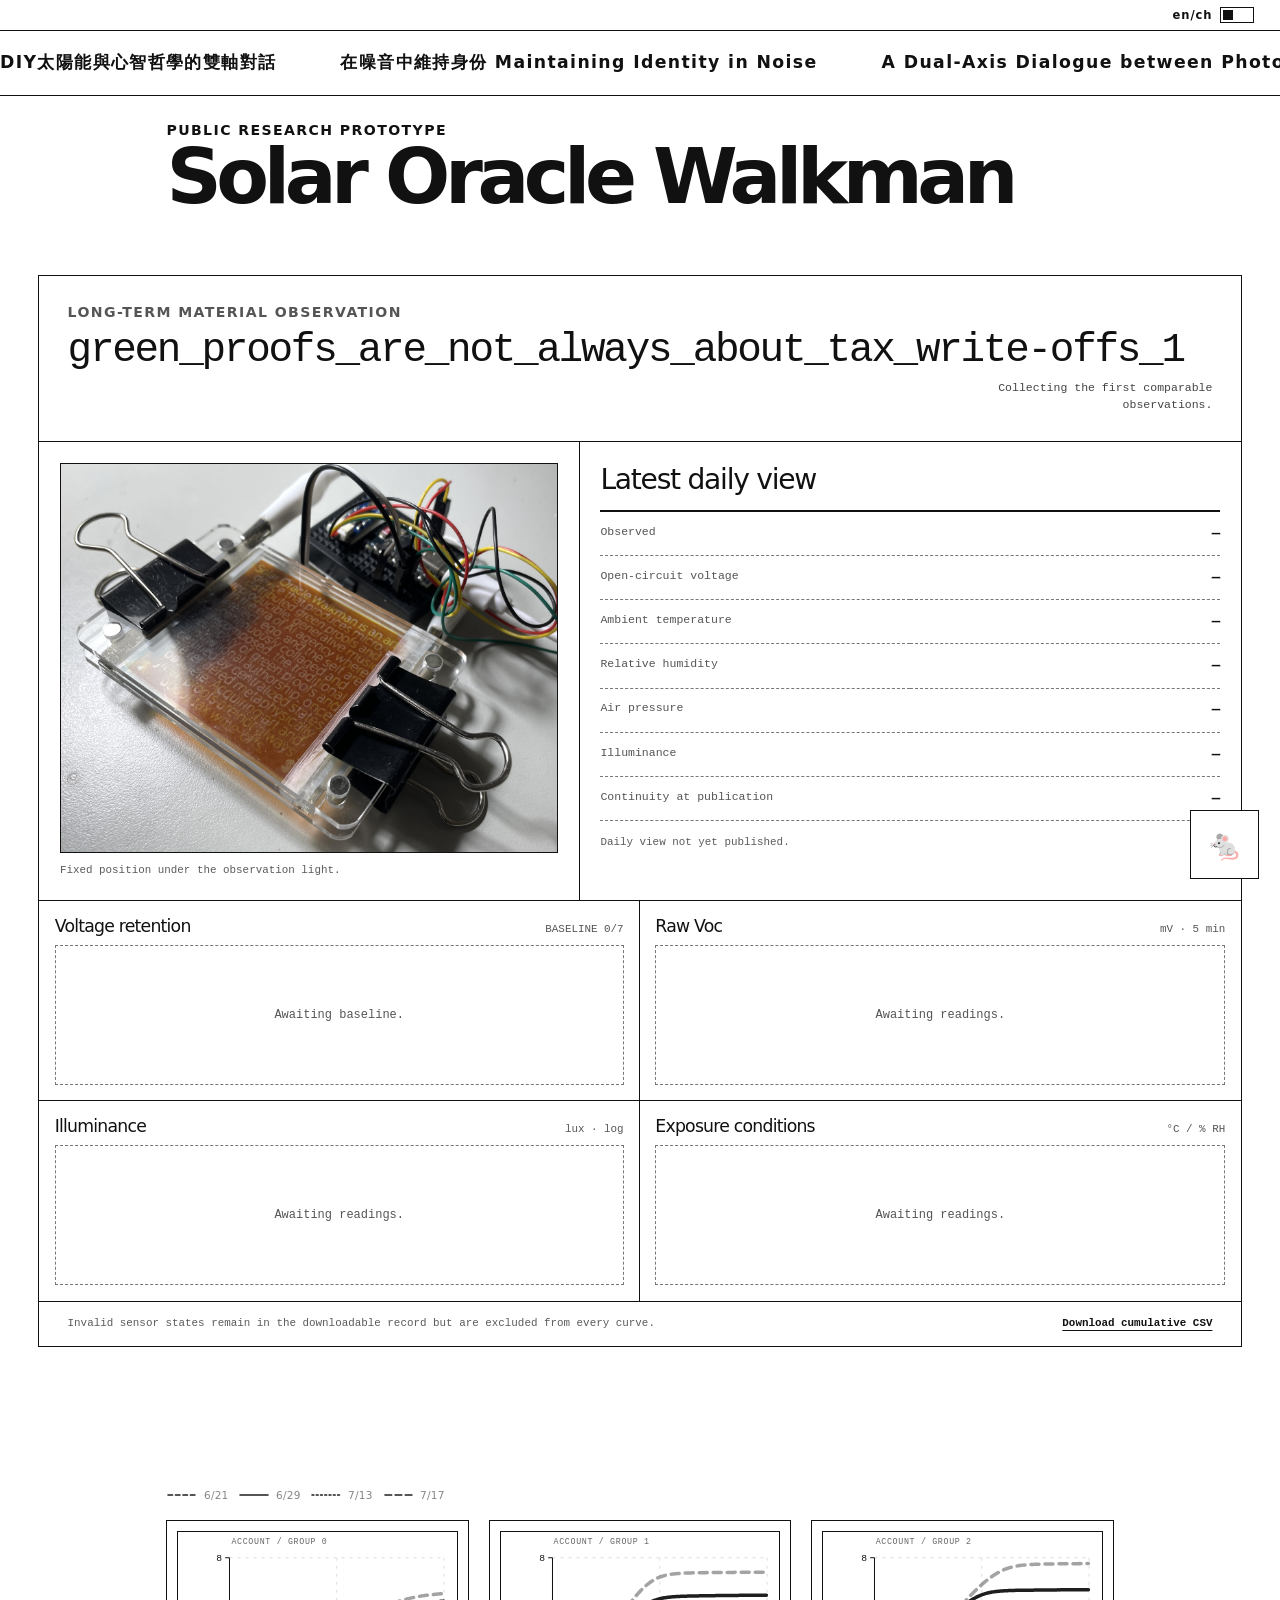
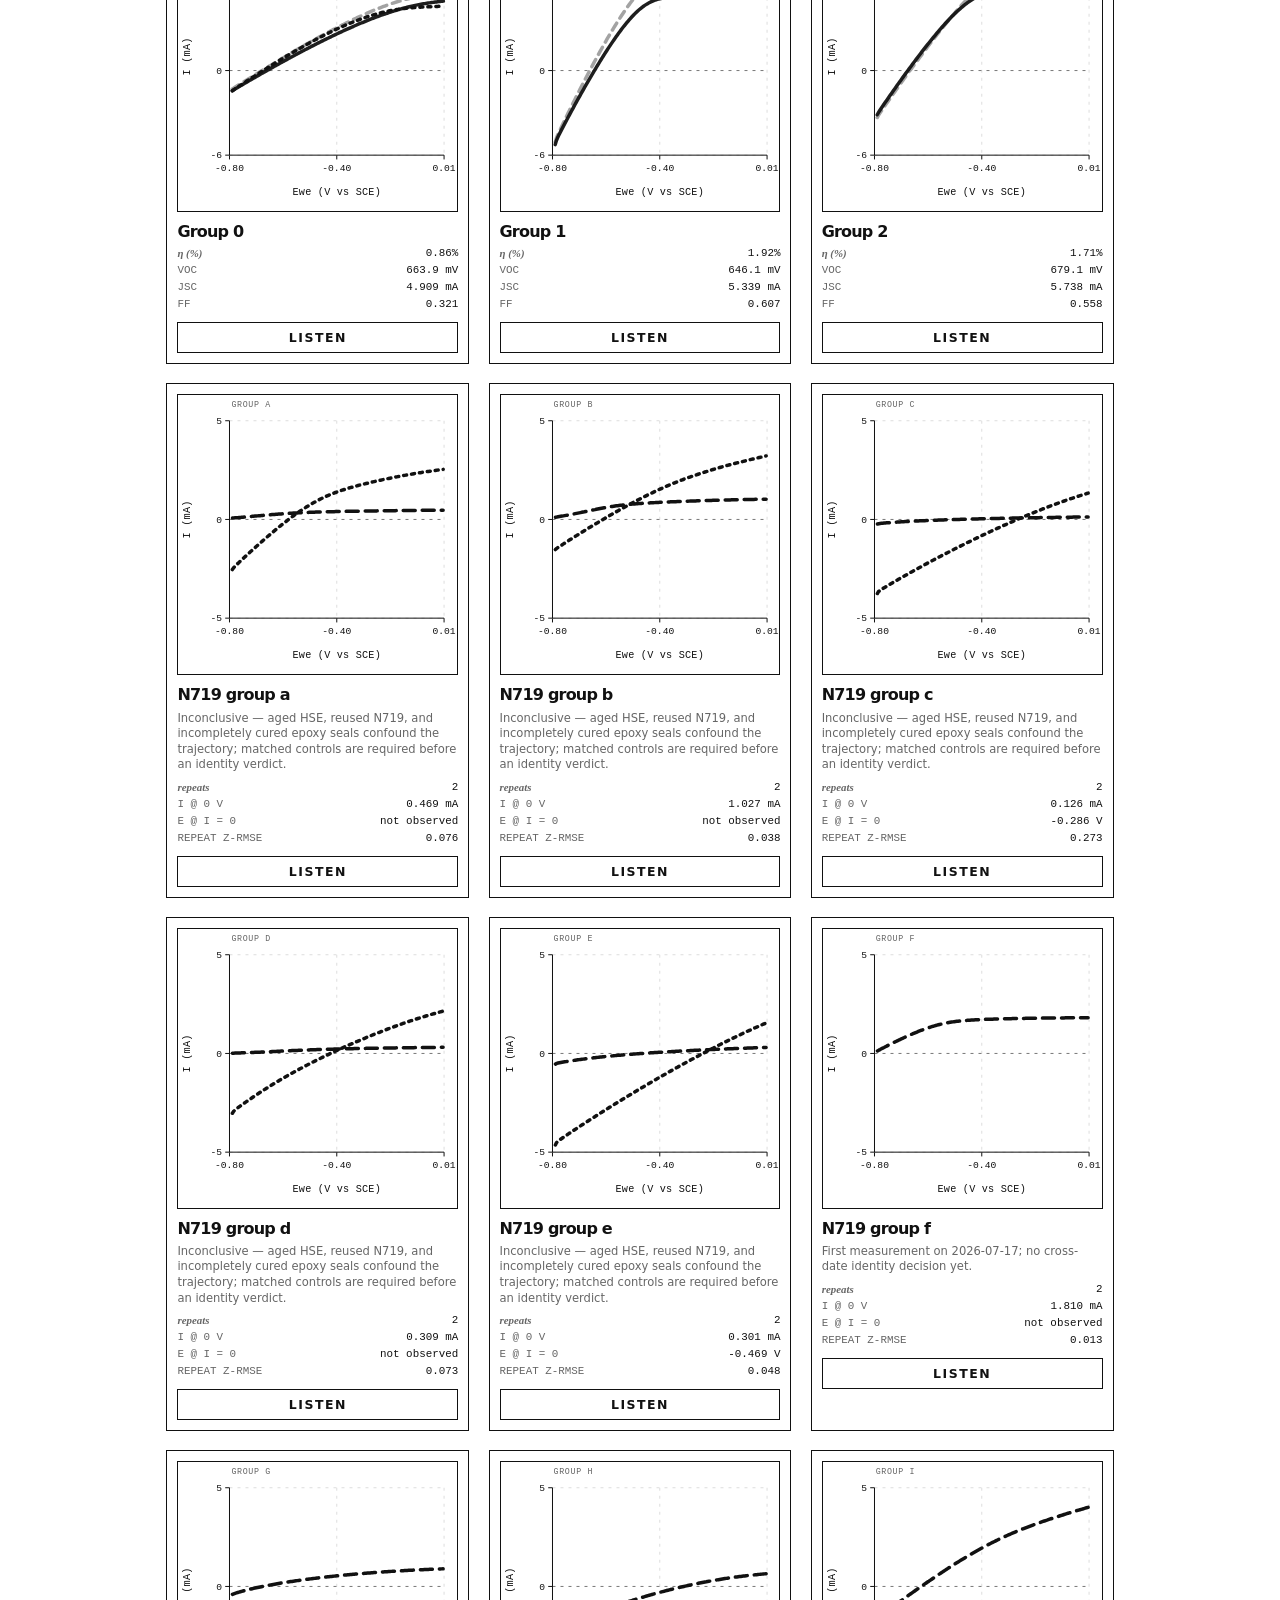
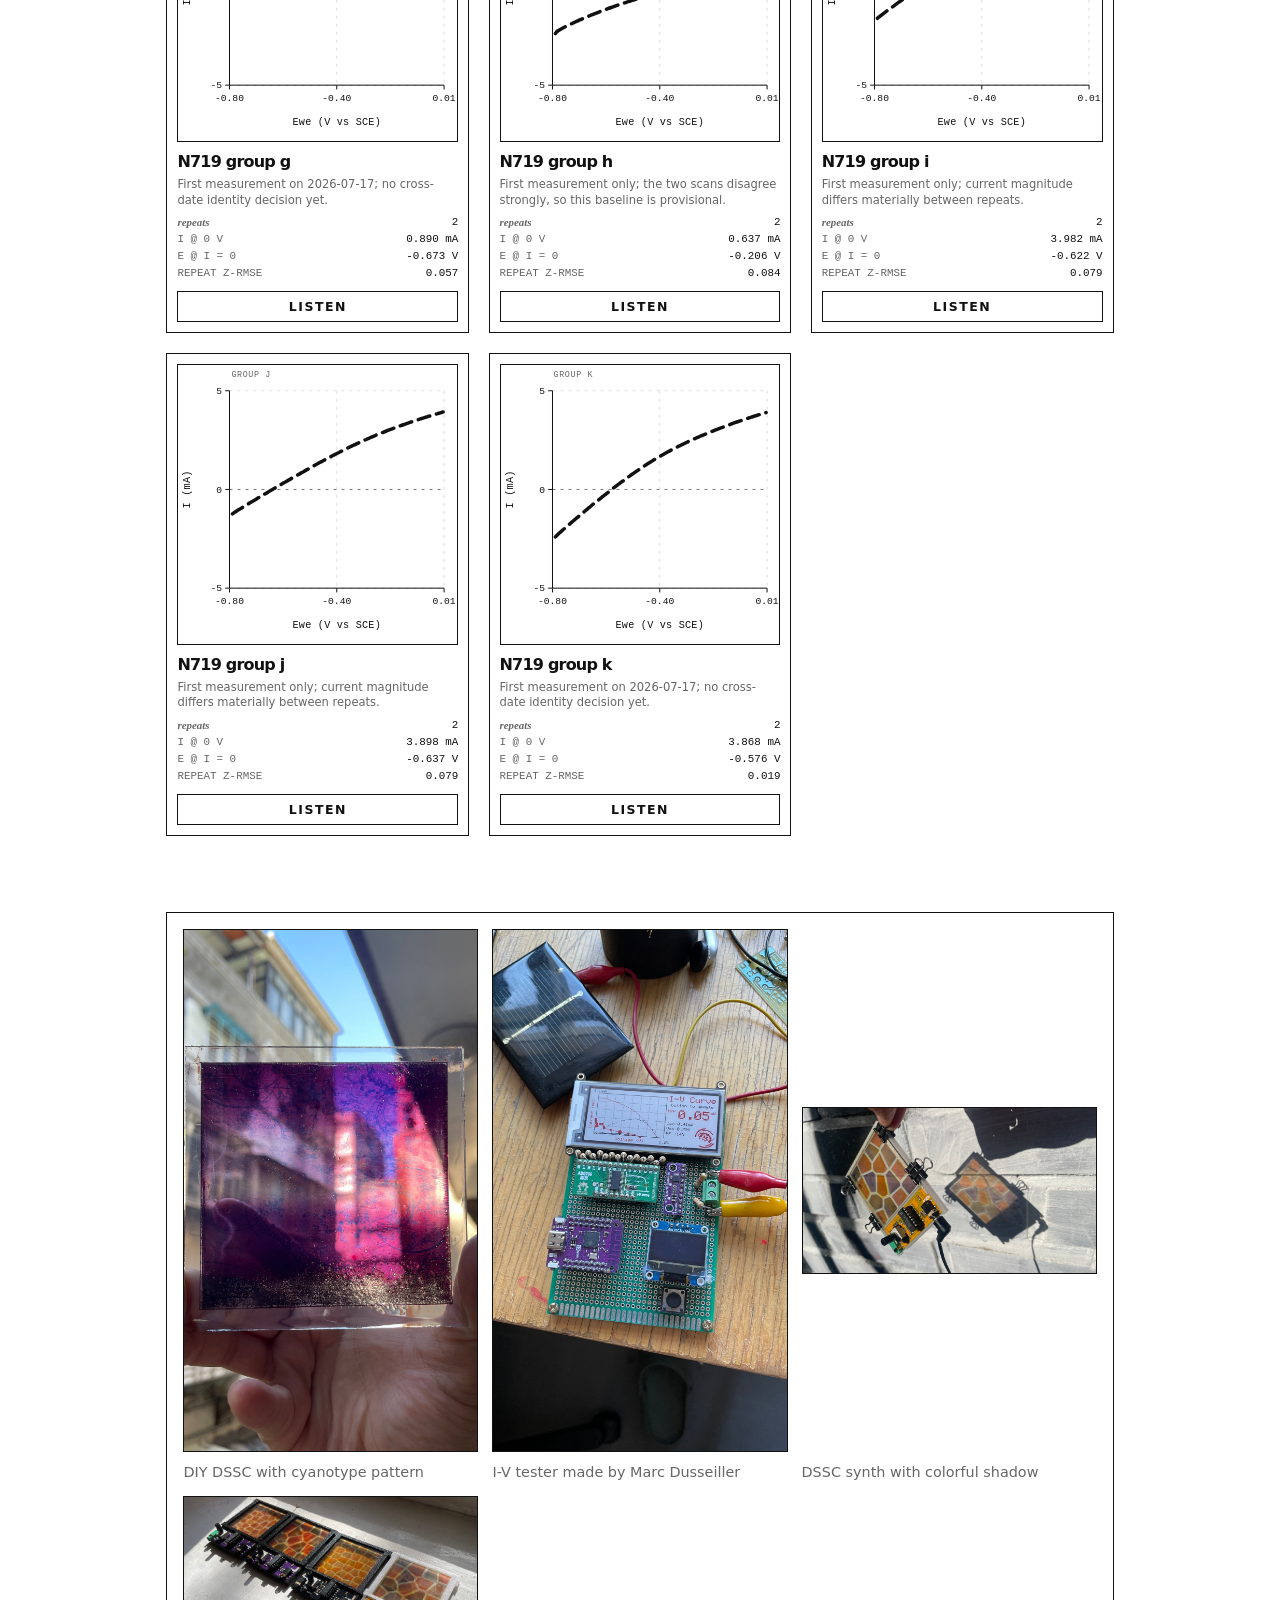
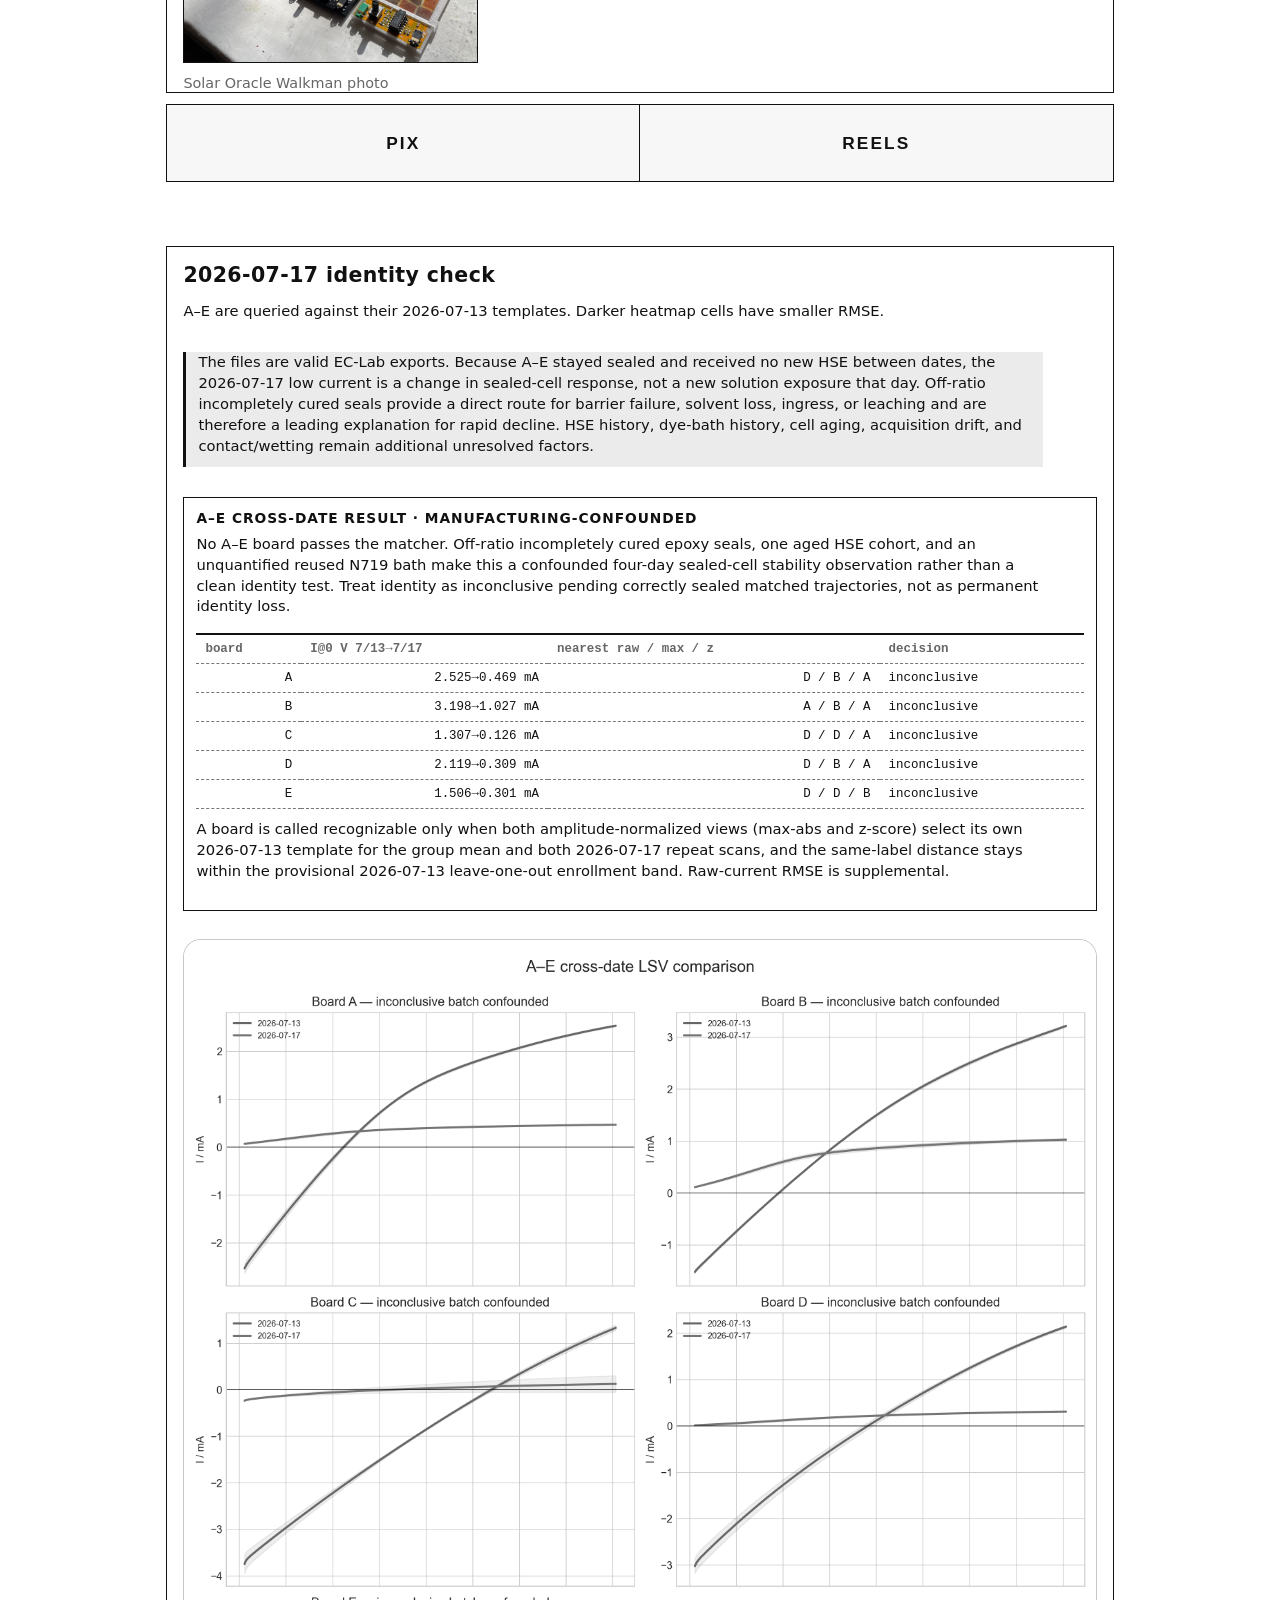
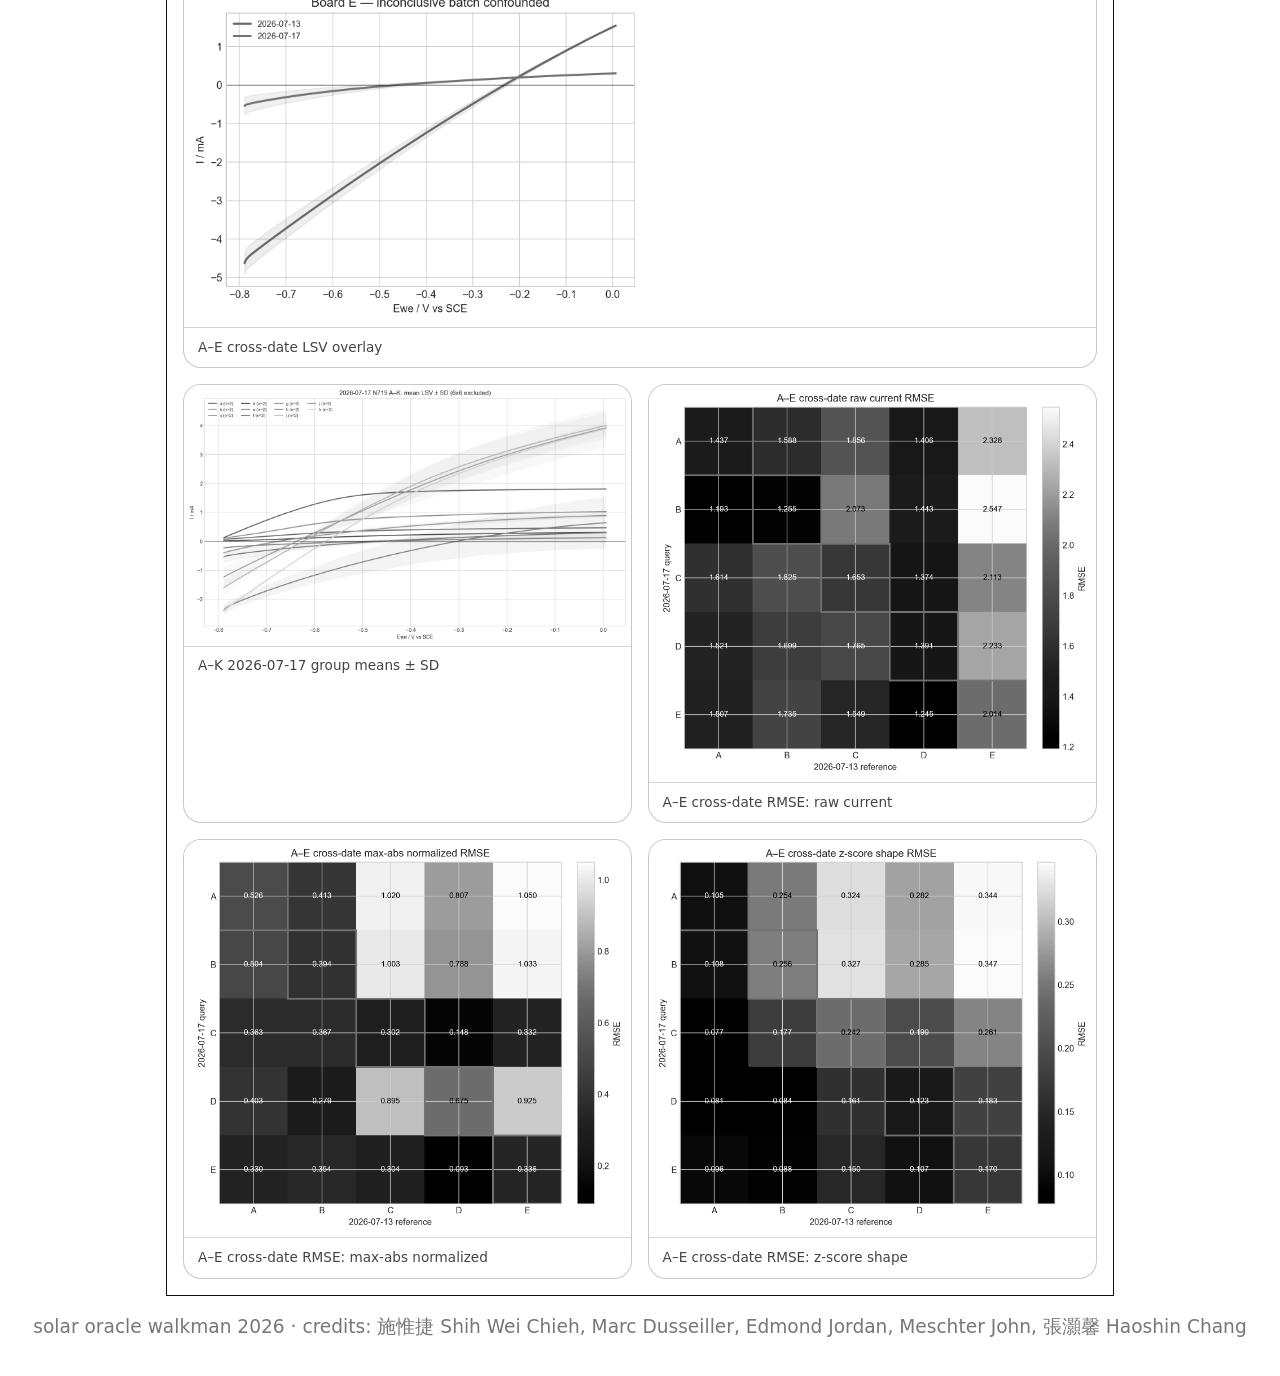
==== site/index.html @ a7737eae "Remove homepage introduction" ====
<!doctype html>
<html lang="en">
  <head>
    <meta charset="UTF-8" />
    <meta name="viewport" content="width=device-width, initial-scale=1.0" />
    <meta
      name="description"
      content="Solar Oracle Walkman: material signals, long-term observation, and I–V curve accounts."
    />
    <meta property="og:type" content="website" />
    <meta property="og:url" content="https://weiweiweiopen.github.io/solar-oracle-walkman/" />
    <meta property="og:title" content="Solar Oracle Walkman | Material Signals" />
    <meta property="og:description" content="An ongoing DSSC-PUF research project exploring generative electrical identity, sonification, and the delegation boundaries of future energy agents." />
    <meta property="og:image" content="https://weiweiweiopen.github.io/solar-oracle-walkman/og-image.png?v=20260713-title-screenshot" />
    <meta property="og:image:secure_url" content="https://weiweiweiopen.github.io/solar-oracle-walkman/og-image.png?v=20260713-title-screenshot" />
    <meta property="og:image:type" content="image/png" />
    <meta property="og:image:width" content="1200" />
    <meta property="og:image:height" content="630" />
    <meta property="og:image:alt" content="Solar Oracle Walkman public research prototype interface" />
    <meta name="twitter:card" content="summary_large_image" />
    <meta name="twitter:title" content="Solar Oracle Walkman | Material Signals" />
    <meta name="twitter:description" content="An ongoing DSSC-PUF research project exploring generative electrical identity, sonification, and the delegation boundaries of future energy agents." />
    <meta name="twitter:image" content="https://weiweiweiopen.github.io/solar-oracle-walkman/og-image.png?v=20260713-title-screenshot" />
    <link rel="canonical" href="https://weiweiweiopen.github.io/solar-oracle-walkman/" />
    <link rel="image_src" href="https://weiweiweiopen.github.io/solar-oracle-walkman/og-image.png?v=20260713-title-screenshot" />
    <meta name="sow-chat-api" content="https://solar-oracle-deepseek-proxy.dontmarryme.workers.dev/chat" />
    <title>Solar Oracle Walkman | Material Signals</title>
    <link rel="stylesheet" href="./style.css?v=20260903-compact-monitor" />
  </head>
  <body>
    <div class="locale-switch-bar">
      <button class="locale-toggle" type="button" data-locale-toggle aria-label="切換至中文版">
        <span>en/ch</span>
        <span class="electronic-switch-icon" aria-hidden="true"></span>
      </button>
    </div>
    <div class="identity-marquee" aria-label="Identity statements">
      <div class="identity-marquee-track">
        <button type="button">DIY太陽能與心智哲學的雙軸對話</button>
        <button type="button">在噪音中維持身份 Maintaining Identity in Noise</button>
        <button type="button">A Dual-Axis Dialogue between Photovoltaic PUF and Philosophy of Mind</button>
        <button type="button">測量現實這件事本身到底意味著什麼？</button>
        <button type="button">當生成變成一種普遍條件之後，就會直接碰到身份問題</button>
        <button type="button">把身份層和能源層綁在一起是一種對未來基礎設施的直覺</button>
        <button type="button">「我」可能不再只是自然形成的心理事實。</button>
        <button type="button">為什麼音樂和太陽能板有關系？</button>
        <button type="button" tabindex="-1" aria-hidden="true">DIY太陽能與心智哲學的雙軸對話</button>
        <button type="button" tabindex="-1" aria-hidden="true">在噪音中維持身份 Maintaining Identity in Noise</button>
        <button type="button" tabindex="-1" aria-hidden="true">A Dual-Axis Dialogue between Photovoltaic PUF and Philosophy of Mind</button>
        <button type="button" tabindex="-1" aria-hidden="true">測量現實這件事本身到底意味著什麼？</button>
        <button type="button" tabindex="-1" aria-hidden="true">當生成變成一種普遍條件之後，就會直接碰到身份問題</button>
        <button type="button" tabindex="-1" aria-hidden="true">把身份層和能源層綁在一起是一種對未來基礎設施的直覺</button>
        <button type="button" tabindex="-1" aria-hidden="true">「我」可能不再只是自然形成的心理事實。</button>
        <button type="button" tabindex="-1" aria-hidden="true">為什麼音樂和太陽能板有關系？</button>
      </div>
    </div>
    <main class="page" aria-label="Solar Oracle Walkman material signals">
      <header class="site-hero">
        <p class="eyebrow" data-i18n="heroEyebrow">Public research prototype</p>
        <h1 id="chat-title">Solar Oracle Walkman</h1>
      </header>

      <section id="material-monitor" class="material-monitor" aria-labelledby="material-monitor-title">
        <header class="material-monitor__header">
          <p class="eyebrow">Long-term material observation</p>
          <h1 id="material-monitor-title" class="material-monitor__title">green_<wbr>proofs_<wbr>are_<wbr>not_<wbr>always_<wbr>about_<wbr>tax_<wbr>write-offs_<wbr>1</h1>
          <p class="material-monitor__reading" data-monitor-reading>Collecting the first comparable observations.</p>
        </header>

        <div class="material-monitor__topline">
          <figure class="material-monitor__portrait">
            <img src="./pix/green_proofs_are_not_always_about_tax_write-offs_1.jpg?v=20260903-user-crop" alt="A handmade DSSC held in an acrylic frame beside its sensor and ESP32 board" />
            <figcaption>Fixed position under the observation light.</figcaption>
          </figure>

          <div class="material-monitor__table-wrap">
            <table class="material-monitor__table">
              <caption>Latest daily view</caption>
              <tbody data-monitor-table>
                <tr><th scope="row">Observed</th><td>—</td></tr>
                <tr><th scope="row">Open-circuit voltage</th><td>—</td></tr>
                <tr><th scope="row">Ambient temperature</th><td>—</td></tr>
                <tr><th scope="row">Relative humidity</th><td>—</td></tr>
                <tr><th scope="row">Air pressure</th><td>—</td></tr>
                <tr><th scope="row">Illuminance</th><td>—</td></tr>
                <tr><th scope="row">Continuity at publication</th><td>—</td></tr>
              </tbody>
            </table>
            <p class="material-monitor__updated" data-monitor-updated>Daily view not yet published.</p>
          </div>
        </div>

        <div class="material-monitor__small-multiples">
          <section class="material-chart material-chart--primary" aria-labelledby="retention-title">
            <div class="material-chart__heading">
              <h2 id="retention-title">Voltage retention</h2>
              <p class="material-chart__metric" data-monitor-trend>Baseline 0/7</p>
            </div>
            <div class="material-chart__canvas" data-monitor-chart="retention"></div>
          </section>
          <section class="material-chart" aria-labelledby="voc-title">
            <div class="material-chart__heading">
              <h2 id="voc-title">Raw Voc</h2>
              <p>mV · 5 min</p>
            </div>
            <div class="material-chart__canvas material-chart__canvas--small" data-monitor-chart="voc"></div>
          </section>
          <section class="material-chart" aria-labelledby="lux-title">
            <div class="material-chart__heading">
              <h2 id="lux-title">Illuminance</h2>
              <p>lux · log</p>
            </div>
            <div class="material-chart__canvas material-chart__canvas--small" data-monitor-chart="lux"></div>
          </section>
          <section class="material-chart material-chart--conditions" aria-labelledby="conditions-title">
            <div class="material-chart__heading">
              <h2 id="conditions-title">Exposure conditions</h2>
              <p>°C / % RH</p>
            </div>
            <div class="material-chart__canvas material-chart__canvas--small" data-monitor-chart="conditions"></div>
          </section>
        </div>

        <footer class="material-monitor__footer">
          <p>Invalid sensor states remain in the downloadable record but are excluded from every curve.</p>
          <a href="./data/green_proofs_are_not_always_about_tax_write-offs_1/readings.csv" download>Download cumulative CSV</a>
        </footer>
      </section>

      <section id="iv-grid" class="iv-grid curve-account-grid" aria-label="I-V curve accounts"></section>

      <section class="main-carousel" aria-label="Solar Oracle Walkman content carousel">
        <div class="main-slides">
          <section class="main-slide active" data-main-slide aria-label="Project photos">
            <div class="photo-panel" data-pix-gallery></div>
          </section>

          <section class="main-slide" data-main-slide hidden aria-label="Instagram reels">
            <div class="reel-carousel">
              <div class="reel-slides" data-carousel="instagram-reels">
                <article class="reel-slide" data-reel-slide>
                  <blockquote class="instagram-media" data-instgrm-permalink="https://www.instagram.com/p/DPc8dLIk30D/" data-instgrm-version="14"></blockquote>
                  <a class="reel-link" href="https://www.instagram.com/p/DPc8dLIk30D/" target="_blank" rel="noopener noreferrer">Open on Instagram</a>
                </article>
                <article class="reel-slide" data-reel-slide>
                  <blockquote class="instagram-media" data-instgrm-permalink="https://www.instagram.com/p/DPjjp9qk3Zo/" data-instgrm-version="14"></blockquote>
                  <a class="reel-link" href="https://www.instagram.com/p/DPjjp9qk3Zo/" target="_blank" rel="noopener noreferrer">Open on Instagram</a>
                </article>
                <article class="reel-slide" data-reel-slide>
                  <blockquote class="instagram-media" data-instgrm-permalink="https://www.instagram.com/p/DPJXES7k52Q/" data-instgrm-version="14"></blockquote>
                  <a class="reel-link" href="https://www.instagram.com/p/DPJXES7k52Q/" target="_blank" rel="noopener noreferrer">Open on Instagram</a>
                </article>
                <article class="reel-slide" data-reel-slide>
                  <blockquote class="instagram-media" data-instgrm-permalink="https://www.instagram.com/p/DO_XDlDk_xf/" data-instgrm-version="14"></blockquote>
                  <a class="reel-link" href="https://www.instagram.com/p/DO_XDlDk_xf/" target="_blank" rel="noopener noreferrer">Open on Instagram</a>
                </article>
                <article class="reel-slide" data-reel-slide>
                  <blockquote class="instagram-media" data-instgrm-permalink="https://www.instagram.com/p/DPjLWTJk1pL/" data-instgrm-version="14"></blockquote>
                  <a class="reel-link" href="https://www.instagram.com/p/DPjLWTJk1pL/" target="_blank" rel="noopener noreferrer">Open on Instagram</a>
                </article>
                <article class="reel-slide" data-reel-slide>
                  <blockquote class="instagram-media" data-instgrm-permalink="https://www.instagram.com/p/DO3CFR4k0vh/" data-instgrm-version="14"></blockquote>
                  <a class="reel-link" href="https://www.instagram.com/p/DO3CFR4k0vh/" target="_blank" rel="noopener noreferrer">Open on Instagram</a>
                </article>
              </div>
            </div>
          </section>
        </div>
      </section>

      <div class="slide-thumbs" role="tablist" aria-label="Slide thumbnails">
        <button class="slide-thumb active" type="button" data-main-thumb="0" role="tab" aria-selected="true">
          <span class="thumb-pix">PIX</span>
        </button>
        <button class="slide-thumb" type="button" data-main-thumb="1" role="tab" aria-selected="false">
          <span class="thumb-reel">REELS</span>
        </button>
      </div>

      <section id="shape-rmse-panel" class="shape-rmse-panel" aria-label="Shape RMSE analysis"></section>

    </main>

    <aside class="llm-footer-chat is-minimized" data-floating-chat aria-label="Wise mouse floating dialogue">
      <div class="llm-footer-chat__inner">
        <div class="llm-footer-chat__message" id="messages" aria-live="polite" hidden></div>
        <form id="chat-form" class="llm-footer-chat__form">
          <label class="visually-hidden" for="prompt">Ask wise mouse operator</label>
          <textarea id="prompt" class="llm-footer-chat__input" rows="6" placeholder="Ask about I–V curves, identity, or evidence…" autocomplete="off"></textarea>
        </form>
        <button class="llm-footer-chat__toggle" data-floating-chat-toggle type="button" aria-expanded="false" aria-label="Expand wise mouse operator">
          <span class="llm-footer-chat__toggle-icon" aria-hidden="true">🐁</span>
        </button>
        <button class="llm-footer-chat__close" data-floating-chat-close type="button" aria-label="Close wise mouse operator">×</button>
      </div>
    </aside>

    <footer class="footer">solar oracle walkman 2026 · credits: 施惟捷 Shih Wei Chieh, Marc Dusseiller, Edmond Jordan, Meschter John, 張灝馨 Haoshin Chang</footer>

    <script async src="https://www.instagram.com/embed.js"></script>
    <script src="./monitor.js?v=20260903-compact-monitor"></script>
    <script src="./app.js?v=20260903-layout-lines-color"></script>
  </body>
</html>
---- site/style.css ----
:root {
  --bg: #ffffff;
  --ink: #1b1b1b;
  --muted: #666666;
  --line: #d8d8d8;
  --panel: #f7f7f7;
}

* { box-sizing: border-box; }

body {
  margin: 0;
  min-height: 100vh;
  background: var(--bg);
  color: var(--ink);
  font-family: ui-sans-serif, system-ui, -apple-system, "Segoe UI", sans-serif;
  font-size: clamp(17px, 0.95vw, 22px);
  display: flex;
  flex-direction: column;
}

.identity-marquee {
  width: 100%;
  overflow: hidden;
  border-bottom: 1px solid var(--ink);
  background: #ffffff;
  color: var(--ink);
  white-space: nowrap;
}

.identity-marquee-track {
  width: max-content;
  display: flex;
  align-items: center;
  gap: clamp(44px, 5vw, 92px);
  min-height: clamp(64px, 4.8vw, 92px);
  animation: identity-marquee 64s linear infinite;
  will-change: transform;
}

.identity-marquee:hover .identity-marquee-track {
  animation-play-state: paused;
}

.identity-marquee button {
  flex: 0 0 auto;
  border: 0;
  background: transparent;
  color: inherit;
  cursor: pointer;
  font-family: inherit;
  font-size: clamp(0.9rem, 1.35vw, 1.35rem);
  font-weight: 650;
  letter-spacing: 0.08em;
  line-height: 1;
  padding: 0;
}

.identity-marquee button:hover,
.identity-marquee button:focus-visible {
  text-decoration: underline;
  text-underline-offset: 6px;
}

@keyframes identity-marquee {
  from { transform: translateX(0); }
  to { transform: translateX(-50%); }
}

@media (prefers-reduced-motion: reduce) {
  .identity-marquee-track { animation: none; }
}

.page {
  flex: 1;
  display: grid;
  justify-items: center;
  align-content: start;
  gap: 12px;
  padding: 1.5vh 2vw 10px;
}

.main-carousel,
.slide-thumbs,
.iv-grid {
  width: 74vw;
}

.main-slides {
  width: 100%;
  min-width: 0;
}

.main-slide {
  width: 100%;
  height: min(72vh, 920px);
  min-height: 460px;
  overflow: hidden;
}

.main-slide.active { display: grid; }
.main-slide[hidden] { display: none; }

.chat-window {
  width: 100%;
  height: 100%;
  border: 1px solid var(--line);
  border-radius: 12px;
  background: var(--panel);
  padding: clamp(16px, 1.15vw, 26px);
  display: grid;
  gap: clamp(10px, 0.75vw, 18px);
  grid-template-rows: auto auto minmax(0, 1fr) auto;
}

.chat-header {
  justify-self: start;
  width: 100%;
  text-align: left !important;
}

.chat-kicker-row {
  display: flex;
  align-items: center;
  justify-content: space-between;
  gap: 16px;
}

.chat-header h1 {
  margin: 0;
  text-align: left;
  font-size: clamp(2.2rem, 5.8vw, 6rem);
  line-height: 0.95;
  letter-spacing: -0.06em;
}

.chat-header p {
  margin: 8px 0 0;
  max-width: 680px;
  text-align: left;
  color: var(--muted);
  font-size: 1rem;
}

.device-status {
  display: inline-flex;
  align-items: center;
  gap: 10px;
  flex: 0 0 auto;
}

.sun-mark {
  width: 28px;
  height: 28px;
  fill: var(--ink);
  stroke: var(--ink);
  stroke-width: 2;
  stroke-linecap: round;
}

.battery-bars {
  display: inline-grid;
  grid-template-columns: repeat(4, 8px);
  gap: 3px;
  align-items: end;
}

.battery-bars i {
  height: 18px;
  border: 2px solid var(--ink);
  background: var(--ink);
}

.eyebrow,
.field {
  margin: 0;
  font-size: 0.88rem;
  font-weight: 700;
  letter-spacing: 0.1em;
  text-transform: uppercase;
}

input, textarea {
  font: inherit;
  font-size: clamp(1.35rem, 1.35vw, 2rem);
  padding: 10px;
  border: 1px solid var(--line);
  border-radius: 8px;
}

.channel-options {
  display: grid;
  grid-template-columns: 1fr 1fr;
  gap: 10px;
}

.channel-button {
  min-height: clamp(56px, 3.8vw, 76px);
  border: 1px solid var(--line);
  border-radius: 8px;
  background: #ffffff;
  color: var(--ink);
  cursor: pointer;
  font: inherit;
  font-size: clamp(0.9rem, 1.35vw, 1.35rem);
  font-weight: 650;
  letter-spacing: 0.12em;
  text-transform: uppercase;
  text-align: center;
}

.channel-button.active {
  border-color: #111111;
  background: #111111;
  color: #ffffff;
}

textarea { resize: vertical; }

.messages-shell {
  position: relative;
  min-height: 0;
  height: 100%;
  overflow: hidden;
}

.messages {
  position: absolute;
  inset: 0 18px 0 0;
  overflow-x: hidden;
  overflow-y: auto;
  overscroll-behavior: contain;
  -ms-overflow-style: none;
  scrollbar-width: none;
  border: 1px solid var(--line);
  border-right: 0;
  border-radius: 8px 0 0 8px;
  background: #ffffff;
  padding: clamp(12px, 0.9vw, 20px);
}

.messages-scrollbar {
  position: absolute;
  top: 0;
  right: 0;
  bottom: 0;
  width: 18px;
  border: 1px solid var(--line);
  border-left: 0;
  border-radius: 0 8px 8px 0;
  background: #eeeeee;
  cursor: pointer;
  touch-action: none;
  user-select: none;
}

.messages-scrollbar-thumb {
  position: absolute;
  top: 0;
  left: 3px;
  right: 3px;
  min-height: 34px;
  border-radius: 999px;
  background: var(--ink);
  cursor: grab;
}

.messages-scrollbar-thumb.dragging {
  cursor: grabbing;
}

.messages::-webkit-scrollbar {
  display: none;
  width: 0;
  height: 0;
}

.msg {
  white-space: pre-wrap;
  margin: 0 0 10px;
  font-size: clamp(1.35rem, 1.35vw, 2rem);
  line-height: 1.45;
}

.msg:last-child { margin-bottom: 0; }

.msg.user { font-weight: 600; }

.chat-form {
  display: grid;
  gap: 10px;
}

.photo-panel {
  width: 100%;
  height: 100%;
  border: 1px solid var(--line);
  border-radius: 12px;
  background: var(--panel);
  padding: clamp(16px, 1.15vw, 26px);
  display: grid;
  grid-template-columns: repeat(auto-fit, minmax(220px, 1fr));
  gap: clamp(14px, 1vw, 24px);
  overflow: auto;
}

.photo-panel figure {
  margin: 0;
  min-width: 0;
  display: grid;
  grid-template-rows: 1fr auto;
  gap: 8px;
}

.pix-open {
  width: 100%;
  height: 100%;
  min-height: 0;
  border: 0;
  background: transparent;
  cursor: zoom-in;
  padding: 0;
}

.pix-open:focus-visible {
  outline: 3px solid var(--ink);
  outline-offset: 3px;
}

.photo-panel img {
  width: 100%;
  height: 100%;
  min-height: 0;
  object-fit: cover;
  border: 1px solid var(--line);
  border-radius: 8px;
  background: #ffffff;
}

.photo-panel figcaption {
  color: var(--muted);
  font-size: 0.9rem;
  line-height: 1.3;
}

.pix-lightbox {
  position: fixed;
  inset: 0;
  z-index: 20;
  display: grid;
  grid-template-rows: auto 1fr auto;
  justify-items: center;
  gap: 14px;
  padding: clamp(16px, 3vw, 42px);
  background: rgba(0, 0, 0, 0.88);
}

.pix-lightbox[hidden] { display: none; }

.pix-lightbox img {
  max-width: min(100%, 1500px);
  max-height: 82vh;
  min-height: 0;
  object-fit: contain;
  align-self: center;
  border-radius: 8px;
  background: #111111;
}

.pix-lightbox-close {
  justify-self: end;
  border: 1px solid #ffffff;
  border-radius: 999px;
  background: #ffffff;
  color: #111111;
  cursor: pointer;
  font: inherit;
  font-size: 0.85rem;
  font-weight: 800;
  letter-spacing: 0.12em;
  padding: 8px 14px;
  text-transform: uppercase;
}

.pix-lightbox-caption {
  margin: 0;
  color: #ffffff;
  font-size: 0.95rem;
  line-height: 1.3;
  text-align: center;
}

.lightbox-open { overflow: hidden; }

.reel-carousel {
  width: 100%;
  height: 100%;
  display: grid;
  align-items: center;
  overflow: hidden;
}

.reel-slides {
  display: flex;
  height: 100%;
  gap: 14px;
  overflow-x: auto;
  overflow-y: auto;
  overscroll-behavior-inline: contain;
  scroll-snap-type: x mandatory;
  padding: 0 0 10px;
  min-width: 0;
}

.reel-slide {
  flex: 0 0 min(540px, 88vw);
  justify-items: center;
  align-content: center;
  gap: 10px;
  min-height: calc(min(84vh, 1080px) - 24px);
  max-height: 100%;
  display: grid;
  scroll-snap-align: center;
}

.instagram-media {
  min-width: 280px !important;
  max-width: 540px !important;
  width: 100% !important;
}

.reel-link {
  color: var(--muted);
  font-size: 0.95rem;
  text-decoration: underline;
  text-underline-offset: 3px;
}

.slide-thumbs {
  display: grid;
  grid-template-columns: repeat(3, minmax(0, 1fr));
  gap: 10px;
}

.slide-thumb {
  height: clamp(78px, 5.2vw, 106px);
  overflow: hidden;
  border: 1px solid var(--line);
  border-radius: 10px;
  background: #ffffff;
  color: var(--ink);
  cursor: pointer;
  padding: 0;
}

.slide-thumb.active {
  border-color: #111111;
  box-shadow: inset 0 0 0 2px #111111;
}

.thumb-chat,
.thumb-pix,
.thumb-reel {
  width: 100%;
  height: 100%;
  display: grid;
  place-items: center;
  font-weight: 750;
  letter-spacing: 0.12em;
  text-align: center;
  font-size: clamp(0.9rem, 1.35vw, 1.35rem);
  line-height: 1.1;
  padding: 0 8px;
}

.thumb-chat,
.thumb-pix { background: var(--panel); }
.thumb-reel { background: var(--panel); }

.slide-thumb:hover .thumb-chat,
.slide-thumb:hover .thumb-pix,
.slide-thumb:hover .thumb-reel,
.slide-thumb:focus-visible .thumb-chat,
.slide-thumb:focus-visible .thumb-pix,
.slide-thumb:focus-visible .thumb-reel {
  background: #111111;
  color: #ffffff;
}

.iv-grid {
  display: grid;
  grid-template-columns: repeat(4, minmax(0, 1fr));
  gap: clamp(22px, 2.5vw, 42px) clamp(16px, 2vw, 32px);
  margin-top: clamp(42px, 7vw, 96px);
}

.iv-card {
  min-width: 0;
  background: var(--bg);
}

.curve-frame {
  position: relative;
  aspect-ratio: 1;
  display: grid;
  place-items: center;
}

.curve-frame svg {
  width: 92%;
  height: 92%;
  overflow: visible;
}

.curve-point {
  fill: var(--ink);
}

.curve-label {
  position: absolute;
  left: 0;
  bottom: 0;
  color: var(--muted);
  font-family: ui-monospace, SFMono-Regular, Menlo, monospace;
  font-size: 0.72rem;
  letter-spacing: 0.08em;
  text-transform: uppercase;
}

.iv-info {
  display: grid;
  gap: 8px;
  padding: 12px 0 0;
}

.buy-button {
  width: 100%;
  border: 2px solid var(--ink);
  background: var(--bg);
  color: var(--ink);
  padding: 7px 12px;
  font: inherit;
  font-size: 0.78rem;
  font-weight: 900;
  letter-spacing: 0.12em;
  text-transform: uppercase;
  cursor: pointer;
}

.buy-button:hover,
.buy-button:focus-visible {
  background: var(--ink);
  color: var(--bg);
}

.song-title {
  margin: 0;
  font-size: clamp(1rem, 1.2vw, 1.35rem);
  line-height: 0.95;
  letter-spacing: -0.05em;
}

.light-source,
.fingerprint {
  margin: 0;
  font-family: ui-monospace, SFMono-Regular, Menlo, monospace;
  font-size: clamp(0.72rem, 0.9vw, 0.86rem);
  line-height: 1.35;
}

.fingerprint span {
  display: block;
  margin-bottom: 2px;
  color: var(--muted);
  font-family: ui-sans-serif, system-ui, -apple-system, "Segoe UI", sans-serif;
  font-size: 0.68rem;
  font-weight: 900;
  letter-spacing: 0.12em;
  text-transform: uppercase;
}

.footer {
  text-align: center;
  font-size: calc(0.85rem + 5px);
  color: #777777;
  padding: 8px 0 10px;
}

@media (max-width: 1100px) {
  .iv-grid { grid-template-columns: repeat(3, minmax(0, 1fr)); }
}

@media (max-width: 760px) {
  body { font-size: 16px; }
  .page { padding: 1.5vh 10px 10px; }
  .main-carousel,
  .slide-thumbs,
  .iv-grid { width: min(92vw, 100%); }
  .main-slide,
  .chat-window,
  .photo-panel,
  .reel-carousel {
    height: min(82vh, 760px);
    min-height: 0;
  }
  .chat-window,
  .photo-panel { padding: 12px; }
  .channel-options { grid-template-columns: 1fr; }
  .messages { min-height: 0; }
  input, textarea,
  .msg { font-size: 1rem; }
  .channel-button { font-size: clamp(0.78rem, 2.4vw, 0.95rem); }
  .photo-panel { grid-template-columns: 1fr; overflow: auto; }
  .photo-panel img { min-height: 220px; max-height: 340px; }
  .reel-slide { min-height: calc(min(82vh, 760px) - 24px); }
  .slide-thumb { height: 64px; }
  .iv-grid { grid-template-columns: repeat(2, minmax(0, 1fr)); gap: 24px 14px; }
}

@media (max-width: 420px) {
  .page { padding: 1.5vh 6px 10px; }
  .main-carousel,
  .slide-thumbs,
  .iv-grid { width: min(94vw, 100%); }
  .chat-header h1 { font-size: clamp(1.5rem, 11vw, 2.4rem); }
  .slide-thumbs { gap: 6px; }
  .slide-thumb { height: 58px; }
  .iv-grid { grid-template-columns: 1fr; }
}

/* Wise Mouse shop-style square dialogue skin */
:root {
  --bg: #ffffff;
  --ink: #1a1a1a;
  --muted: rgba(0, 0, 0, 0.58);
  --line: #111111;
  --panel: #ffffff;
  --mouse-red: #111111;
  --mouse-cream: #ffffff;
}

body {
  background: var(--mouse-cream);
  color: var(--ink);
}

.locale-switch-bar {
  width: 100vw;
  max-width: 100vw;
  flex: 0 0 auto;
  align-self: flex-start;
  display: flex;
  justify-content: flex-end;
  padding: 7px 2vw;
  border-bottom: 1px solid var(--mouse-red);
  background: var(--mouse-cream);
}

.locale-toggle {
  display: inline-flex;
  align-items: center;
  gap: 8px;
  padding: 0;
  border: 0;
  background: transparent;
  color: var(--mouse-red);
  cursor: pointer;
  font: inherit;
  font-size: 0.72rem;
  font-weight: 800;
  letter-spacing: 0.08em;
  text-transform: lowercase;
}

.locale-toggle:focus-visible {
  outline: 2px solid var(--mouse-red);
  outline-offset: 4px;
}

.electronic-switch-icon {
  position: relative;
  width: 34px;
  height: 16px;
  border: 1px solid currentColor;
}

.electronic-switch-icon::after {
  content: "";
  position: absolute;
  top: 2px;
  left: 2px;
  width: 10px;
  height: 10px;
  background: currentColor;
  transition: transform 160ms ease;
}

html[lang="zh-Hant"] .electronic-switch-icon::after {
  transform: translateX(18px);
}

.identity-marquee {
  border-bottom: 1px solid var(--mouse-red);
  background: var(--mouse-red);
  color: var(--mouse-cream);
}

.mouse-dialog,
.photo-panel,
.slide-thumb,
.iv-card,
.messages,
.messages-scrollbar,
.channel-button,
input,
textarea,
.buy-button,
.photo-panel img {
  border-color: var(--mouse-red) !important;
  border-radius: 0 !important;
  box-shadow: none !important;
}

.chat-window.mouse-dialog {
  border: 1px solid var(--mouse-red);
  background: var(--mouse-cream);
  padding: clamp(14px, 1.05vw, 24px);
}

.chat-kicker-row {
  align-items: start;
}

.mouse-brand {
  display: inline-grid;
  grid-template-columns: 69px minmax(0, 1fr);
  align-items: center;
  gap: 12px;
}

.mouse-square {
  display: grid;
  place-items: center;
  width: 69px;
  height: 69px;
  color: var(--mouse-red);
  background: var(--mouse-cream);
  border: 1px solid var(--mouse-red);
  font-size: 30px;
  line-height: 1;
}

.chat-header h1 {
  color: var(--mouse-red);
  letter-spacing: -0.07em;
}

.device-status,
.sun-mark,
.battery-bars i {
  color: var(--mouse-red);
  border-color: var(--mouse-red);
  fill: var(--mouse-red);
  stroke: var(--mouse-red);
}

.messages {
  background: #fafafa;
  border-right: 0 !important;
  padding: 0 clamp(12px, 0.9vw, 18px);
}

.messages-scrollbar {
  background: rgba(0, 0, 0, 0.08);
}

.messages-scrollbar-thumb {
  border-radius: 0;
  background: var(--mouse-red);
}

.msg {
  display: grid;
  gap: 4px;
  margin: 0;
  padding: 12px 0;
  border-bottom: 1px solid rgba(0, 0, 0, 0.08);
  font-size: clamp(1rem, 1.08vw, 1.4rem);
}

.msg:last-child { border-bottom: 0; }
.msg.user { color: var(--mouse-red); }
.msg.agent { color: var(--ink); }
.msg::first-line {
  color: var(--muted);
  font-size: 0.72em;
  font-weight: 800;
  letter-spacing: 0.08em;
  text-transform: uppercase;
}

.channel-options {
  gap: 8px;
}

.channel-button {
  background: transparent;
  color: var(--mouse-red);
  border: 1px solid var(--mouse-red);
}

.channel-button.active,
.channel-button:hover,
.channel-button:focus-visible,
.buy-button:hover,
.buy-button:focus-visible {
  background: var(--mouse-red);
  color: var(--mouse-cream);
}

.chat-form {
  border: 1px solid var(--mouse-red);
  background: var(--mouse-cream);
  padding: 14px;
}

textarea,
input {
  min-height: 34px;
  background: transparent;
  color: var(--ink);
  border: 0 !important;
  padding: 0;
  outline: 0;
}

textarea::placeholder,
input::placeholder {
  color: rgba(0, 0, 0, 0.52);
}

.slide-thumb.active {
  border-color: var(--mouse-red) !important;
  box-shadow: inset 0 0 0 2px var(--mouse-red) !important;
}

.slide-thumb:hover .thumb-chat,
.slide-thumb:hover .thumb-pix,
.slide-thumb:hover .thumb-reel,
.slide-thumb:focus-visible .thumb-chat,
.slide-thumb:focus-visible .thumb-pix,
.slide-thumb:focus-visible .thumb-reel {
  background: var(--mouse-red);
  color: var(--mouse-cream);
}

.curve-point { fill: var(--mouse-red); }
.curve-frame { border: 1px solid rgba(0, 0, 0, 0.22); }
.buy-button {
  border: 1px solid var(--mouse-red);
  color: var(--mouse-red);
  background: transparent;
}

.sample-status {
  margin: 0;
  color: var(--muted);
  font-size: clamp(0.72rem, 0.9vw, 0.86rem);
  line-height: 1.35;
}

.sample-status span {
  display: block;
  margin-bottom: 2px;
  color: var(--mouse-red);
  font-size: 0.68rem;
  font-weight: 900;
  letter-spacing: 0.12em;
  text-transform: uppercase;
}

@media (max-width: 760px) {
  .mouse-brand { grid-template-columns: 54px minmax(0, 1fr); }
  .mouse-square { width: 54px; height: 54px; font-size: 26px; }
  .device-status { display: none; }
  .msg { font-size: 1rem; }
}

.msg::first-line { color: inherit; font-size: inherit; font-weight: inherit; letter-spacing: inherit; text-transform: none; }
.msg-label {
  color: var(--muted);
  font-size: 0.72em;
  font-weight: 800;
  letter-spacing: 0.08em;
  line-height: 1.1;
  text-transform: uppercase;
}
.msg-text { white-space: pre-wrap; }
.msg.user .msg-text { color: var(--mouse-red); font-weight: 650; }

/* 2026-06-30 curve-first layout + floating wise mouse */
.oracle-panel {
  width: 100%;
  height: 100%;
  display: grid;
  grid-template-rows: auto minmax(0, 1fr);
  gap: clamp(12px, 1vw, 20px);
  border: 1px solid var(--mouse-red);
  background: var(--mouse-cream);
  padding: clamp(14px, 1.05vw, 24px);
}

.oracle-header h1 {
  margin: 0;
  color: var(--mouse-red);
  font-size: clamp(2.2rem, 5.8vw, 6rem);
  line-height: 0.95;
  letter-spacing: -0.07em;
}

.curve-dashboard {
  min-height: 0;
  display: grid;
  grid-template-rows: minmax(0, 1fr) auto;
  gap: clamp(12px, 1vw, 18px);
}

.orange-card {
  border: 1px solid var(--mouse-red);
  border-radius: 0;
  background: #fafafa;
  color: var(--ink);
}

.curve-overlay-panel {
  min-height: 0;
  display: grid;
  grid-template-rows: auto auto minmax(0, 1fr);
  gap: 8px;
  padding: clamp(12px, 1vw, 18px);
}

.curve-panel-title {
  margin: 0;
  color: var(--mouse-red);
  font-size: clamp(1.15rem, 1.6vw, 2rem);
  letter-spacing: 0.02em;
}

.overlay-svg {
  width: 100%;
  height: 100%;
  min-height: 250px;
  overflow: visible;
}

.axis { stroke: rgba(0, 0, 0, 0.45); stroke-width: 1; }
.zero-axis { stroke: rgba(0, 0, 0, 0.62); }
.axis-label,
.legend-text {
  fill: var(--ink);
  font-family: ui-monospace, SFMono-Regular, Menlo, monospace;
  font-size: 16px;
}
.axis-label { text-anchor: middle; }
.iv-overlay-line,
.legend-line {
  fill: none;
  stroke-width: 3;
  stroke-linecap: round;
  stroke-linejoin: round;
}
.iv-overlay-line[data-date="2026-06-22"] { opacity: 0.36; }
.iv-overlay-line[data-date="2026-06-29"] { opacity: 0.92; }
.date-line { stroke-width: 3; }

.metrics-grid {
  display: grid;
  grid-template-columns: repeat(3, minmax(0, 1fr));
  gap: 10px;
}

.metric-card {
  display: grid;
  gap: 10px;
  padding: 12px;
  border-color: var(--group-color, var(--mouse-red));
}

.metric-title {
  margin: 0;
  color: var(--group-color, var(--mouse-red));
  font-size: clamp(1rem, 1.25vw, 1.45rem);
  letter-spacing: 0.08em;
  text-transform: uppercase;
}

.metric-list {
  display: grid;
  grid-template-columns: auto minmax(0, 1fr);
  gap: 6px 12px;
  margin: 0;
  font-family: ui-monospace, SFMono-Regular, Menlo, monospace;
  font-size: clamp(0.76rem, 0.92vw, 0.98rem);
}
.metric-list dt { color: var(--muted); text-transform: uppercase; }
.metric-list dd { margin: 0; text-align: right; }

.shape-rmse-panel {
  width: 74vw;
  margin-top: clamp(42px, 7vw, 96px);
}
.shape-rmse-card {
  padding: clamp(14px, 1.25vw, 24px);
  display: grid;
  gap: 14px;
}
.rmse-bars { display: grid; gap: 14px; }
.rmse-row {
  display: grid;
  gap: 8px;
  padding-top: 12px;
  border-top: 1px solid rgba(0, 0, 0, 0.24);
}
.rmse-kind {
  margin: 0;
  color: var(--mouse-red);
  font-size: 0.95rem;
  letter-spacing: 0.08em;
  text-transform: uppercase;
}
.rmse-bar-row {
  display: grid;
  grid-template-columns: 90px minmax(0, 1fr) 74px;
  gap: 10px;
  align-items: center;
  font-family: ui-monospace, SFMono-Regular, Menlo, monospace;
  font-size: 0.8rem;
}
.rmse-label { color: var(--muted); text-transform: uppercase; }
.rmse-track {
  height: 12px;
  border: 1px solid var(--mouse-red);
  background: transparent;
}
.rmse-track i {
  display: block;
  height: 100%;
  background: var(--mouse-red);
}
.rmse-value { text-align: right; }

/* Minimal wise mouse floating chat — matches weiweiweishop widget */
.llm-footer-chat {
  position: fixed;
  right: 22px;
  bottom: 22px;
  left: auto;
  z-index: 90;
  width: min(390px, calc(100vw - 28px));
  pointer-events: none;
}
.llm-footer-chat__inner {
  position: relative;
  width: 100%;
  padding: 0;
  pointer-events: auto;
  background: var(--mouse-cream);
  border: 1px solid var(--mouse-red);
  border-radius: 0;
  box-shadow: 0 12px 30px rgba(0, 0, 0, 0.12);
}
.llm-footer-chat__message {
  display: grid;
  gap: 8px;
  min-height: 136px;
  max-height: 260px;
  overflow: auto;
  padding: 14px 42px 0 14px;
  color: #1a1a1a;
  background: transparent;
  border: 0;
}
.llm-footer-chat__message[hidden] { display: none; }
.llm-footer-chat__form {
  display: grid;
  grid-template-columns: minmax(0, 1fr);
  gap: 10px;
  padding: 14px;
  background: var(--mouse-cream);
  border: 0;
  border-radius: 0;
}
.llm-footer-chat__input {
  width: 100%;
  min-height: 26px;
  height: 26px;
  max-height: 26px;
  padding: 0;
  color: #1a1a1a;
  background: transparent;
  border: 0;
  outline: 0;
  resize: none;
  font: inherit;
}
.llm-footer-chat__input::placeholder { color: rgba(0, 0, 0, 0.55); }
.llm-footer-chat__toggle,
.llm-footer-chat__close {
  display: inline-flex;
  align-items: center;
  justify-content: center;
  border-radius: 0;
  cursor: pointer;
}
.llm-footer-chat__toggle {
  position: static;
  width: 69px;
  height: 69px;
  color: var(--mouse-red);
  background: var(--mouse-cream);
  border: 1px solid var(--mouse-red);
  font-size: 30px;
}
.llm-footer-chat__close {
  position: absolute;
  top: 8px;
  right: 8px;
  width: 28px;
  height: 28px;
  color: var(--mouse-red);
  background: var(--mouse-cream);
  border: 1px solid var(--mouse-red);
  font-size: 22px;
  line-height: 1;
}
.llm-footer-chat.is-minimized { width: auto; }
.llm-footer-chat.is-minimized .llm-footer-chat__inner {
  width: 69px;
  height: 69px;
  display: block;
  background: transparent;
  border-color: transparent;
  box-shadow: none;
}
.llm-footer-chat.is-minimized .llm-footer-chat__inner > :not(.llm-footer-chat__toggle) { display: none; }
.llm-footer-chat:not(.is-minimized) .llm-footer-chat__toggle { display: none; }

@media (max-width: 760px) {
  .metrics-grid { grid-template-columns: 1fr; }
  .shape-rmse-panel { width: min(92vw, 100%); }
  .llm-footer-chat {
    right: 10px;
    bottom: max(18px, calc(env(safe-area-inset-bottom, 0px) + 18px));
    width: calc(100vw - 20px);
  }
  .llm-footer-chat.is-minimized { width: auto; }
  .main-slide { height: auto; min-height: 760px; overflow: visible; }
  .curve-dashboard { grid-template-rows: auto auto; }
  .overlay-svg { height: 330px; }
}

.rmse-evidence-board {
  display: grid;
  grid-template-columns: minmax(0, 1.45fr) minmax(220px, 0.72fr);
  gap: 12px;
  align-items: stretch;
}
.rmse-ruler-card,
.rmse-key-card,
.rmse-interpretation-card {
  border: 1px solid rgba(0, 0, 0, 0.55);
  padding: 12px;
  background: rgba(0, 0, 0, 0.035);
}
.rmse-ruler-card { grid-row: span 2; }
.rmse-board-title {
  margin: 0 0 8px;
  color: var(--ink);
  font-size: 0.86rem;
  letter-spacing: 0.07em;
  text-transform: uppercase;
}
.rmse-ruler-svg { width: 100%; height: auto; display: block; }
.rmse-grid-line { stroke: rgba(0, 0, 0, 0.08); stroke-width: 1; }
.rmse-axis-text,
.rmse-axis-label,
.rmse-annotation {
  fill: var(--ink);
  font-family: ui-monospace, SFMono-Regular, Menlo, monospace;
  font-size: 13px;
}
.rmse-axis-text,
.rmse-axis-label { text-anchor: middle; }
.rmse-dot.same { fill: rgba(0, 0, 0, 0.72); }
.rmse-dot.different { fill: var(--mouse-red); opacity: 0.58; }
.rmse-threshold {
  stroke-width: 1.5;
  stroke-dasharray: 5 5;
}
.same-threshold { stroke: rgba(0, 0, 0, 0.65); }
.diff-threshold { stroke: var(--mouse-red); }
.rmse-key-table {
  width: 100%;
  border-collapse: collapse;
  font-family: ui-monospace, SFMono-Regular, Menlo, monospace;
  font-size: 0.78rem;
}
.rmse-key-table th,
.rmse-key-table td {
  padding: 6px 0;
  border-bottom: 1px solid rgba(0, 0, 0, 0.18);
}
.rmse-key-table th {
  color: var(--muted);
  font-weight: 700;
  text-align: left;
}
.rmse-key-table td { text-align: right; }
.rmse-interpretation-card ul {
  margin: 0;
  padding-left: 18px;
  font-size: 0.82rem;
  line-height: 1.38;
}
.rmse-interpretation-card li + li { margin-top: 6px; }

@media (max-width: 900px) {
  .rmse-evidence-board { grid-template-columns: 1fr; }
  .rmse-ruler-card { grid-row: auto; }
}

/* Restore curve-account landing: each panel is an account, report sits below */
.site-hero,
.curve-account-grid,
.shape-rmse-panel,
.main-carousel,
.slide-thumbs {
  width: 74vw;
}
.site-hero {
  display: grid;
  gap: 4px;
  padding: clamp(10px, 1vw, 18px) 0 0;
}
.site-hero h1 {
  margin: 0;
  color: var(--mouse-red);
  font-size: clamp(2.4rem, 6vw, 6.5rem);
  line-height: 0.9;
  letter-spacing: -0.07em;
}
.curve-account-grid {
  margin-top: clamp(18px, 2.5vw, 34px);
  grid-template-columns: repeat(3, minmax(0, 1fr));
  gap: clamp(12px, 1.5vw, 24px);
}
.curve-account-card {
  border: 1px solid var(--group-color, var(--mouse-red));
  padding: 10px;
  background: #fafafa;
}
.account-curve-frame {
  border: 1px solid rgba(0, 0, 0, 0.24);
  background: var(--mouse-cream);
}
.account-curve-frame svg {
  width: 100%;
  height: 100%;
}
.account-curve-frame .curve-label {
  top: 4px;
  bottom: auto;
  left: 50px;
  padding: 1px 3px;
  background: rgba(255, 255, 255, 0.86);
  font-size: 0.52rem;
}
.account-axis {
  stroke: rgba(0, 0, 0, 0.5);
  stroke-width: 1;
}
.account-grid-line {
  stroke: rgba(0, 0, 0, 0.12);
  stroke-width: 0.7;
}
.account-zero-line {
  stroke: rgba(0, 0, 0, 0.34);
  stroke-width: 1;
}
.account-tick-label,
.account-axis-title {
  fill: var(--ink);
  font-family: ui-monospace, SFMono-Regular, Menlo, monospace;
}
.account-tick-label {
  font-size: 9px;
}
.account-axis-title {
  font-size: 9.5px;
  letter-spacing: 0.02em;
}
.account-curve-line {
  fill: none;
  stroke-width: 3;
  stroke-linecap: round;
  stroke-linejoin: round;
}
.account-curve-line[data-date="2026-06-22"] { opacity: 0.38; }
.account-curve-line[data-date="2026-06-29"] { opacity: 0.94; }
.account-info { gap: 8px; }
.account-metrics {
  display: grid;
  grid-template-columns: auto minmax(0, 1fr);
  gap: 5px 10px;
  margin: 0;
  font-family: ui-monospace, SFMono-Regular, Menlo, monospace;
  font-size: clamp(0.68rem, 0.82vw, 0.84rem);
}
.account-metrics dt {
  color: var(--muted);
  text-transform: uppercase;
}
.account-metrics dd {
  margin: 0;
  text-align: right;
}
.shape-rmse-panel {
  margin-top: clamp(28px, 4vw, 62px);
}
.main-carousel {
  margin-top: clamp(28px, 5vw, 72px);
}
.oracle-panel--intro {
  align-content: center;
  border: 1px solid var(--mouse-red);
  background: #fafafa;
  color: var(--ink);
}
.oracle-panel--intro h2 {
  margin: 0;
  color: var(--mouse-red);
  font-size: clamp(1.6rem, 3.5vw, 4rem);
  line-height: 0.95;
  letter-spacing: -0.05em;
}
.oracle-panel--intro p:last-child {
  max-width: 720px;
  margin: 0;
  color: var(--muted);
  font-size: clamp(1rem, 1.35vw, 1.45rem);
}

@media (min-width: 1300px) {
  .curve-account-grid { grid-template-columns: repeat(4, minmax(0, 1fr)); }
}
@media (max-width: 760px) {
  .site-hero,
  .curve-account-grid,
  .shape-rmse-panel,
  .main-carousel,
  .slide-thumbs { width: min(92vw, 100%); }
  .curve-account-grid {
    grid-template-columns: repeat(3, minmax(0, 1fr)) !important;
    gap: 8px;
  }
  .curve-account-card { padding: 6px; }
  .account-metrics { font-size: 0.52rem; gap: 3px 5px; }
  .curve-label { font-size: 0.46rem; }
  .song-title { font-size: 0.68rem; letter-spacing: -0.04em; }
  .sample-status { font-size: 0.5rem; line-height: 1.2; }
}

/* Patch: fix carousel spacing, restore Listen, simplify RMSE */
.slide-thumbs {
  grid-template-columns: repeat(2, minmax(0, 1fr)) !important;
  gap: 0 !important;
  margin-top: 0 !important;
}
.main-carousel { margin-bottom: 0 !important; }
.main-slide { border-bottom: 0; }
.slide-thumb {
  border-radius: 0 !important;
  border-color: var(--mouse-red) !important;
}
.slide-thumb + .slide-thumb { border-left: 0 !important; }
.listen-button {
  order: -1;
  margin-bottom: 2px;
}
.shape-rmse-card--simple { gap: 12px; }
.shape-rmse-card--simple .rmse-evidence-board,
.shape-rmse-card--simple .rmse-bars { display: none !important; }
.shape-summary {
  max-width: 780px;
  margin: 0;
  color: var(--muted);
  font-size: 0.92rem;
  line-height: 1.35;
}
.identity-gap-chart {
  display: grid;
  grid-template-columns: repeat(3, minmax(0, 1fr));
  gap: 10px;
}
.identity-gap-row {
  display: grid;
  gap: 10px;
  border: 1px solid rgba(0, 0, 0, 0.45);
  padding: 12px;
  background: rgba(0, 0, 0, 0.035);
}
.identity-gap-title {
  margin: 0;
  color: var(--mouse-red);
  font-size: 0.9rem;
  letter-spacing: 0.06em;
  text-transform: uppercase;
}
.identity-gap-bars { display: grid; gap: 7px; }
.identity-bar-row {
  display: grid;
  grid-template-columns: 96px minmax(0, 1fr) 48px;
  align-items: center;
  gap: 8px;
  font-family: ui-monospace, SFMono-Regular, Menlo, monospace;
  font-size: 0.72rem;
}
.identity-bar-label { color: var(--muted); text-transform: uppercase; }
.identity-bar-track {
  height: 12px;
  border: 1px solid var(--mouse-red);
  background: transparent;
}
.identity-bar-track i {
  display: block;
  height: 100%;
  background: rgba(0, 0, 0, 0.38);
}
.identity-bar-row.is-highlight .identity-bar-track i { background: var(--mouse-red); }
.identity-bar-value { text-align: right; }
.identity-gap-note {
  margin: 0;
  color: var(--muted);
  font-size: 0.74rem;
  line-height: 1.3;
}
@media (max-width: 760px) {
  .identity-gap-chart { grid-template-columns: 1fr; }
  .slide-thumbs { grid-template-columns: repeat(2, minmax(0, 1fr)) !important; }
  .slide-thumb { height: 54px; }
  .listen-button { font-size: 0.5rem; padding: 4px; }
}

/* Patch: remove dead space between PIX photo frame and PIX/REELS tabs */
.main-carousel,
.main-slides,
.main-slide,
.photo-panel,
.reel-carousel {
  height: auto !important;
  min-height: 0 !important;
}
.main-slide {
  overflow: visible !important;
}
.photo-panel {
  align-content: start !important;
  overflow: visible !important;
}
.slide-thumbs {
  margin-top: 0 !important;
}
.photo-panel figure {
  min-height: 0 !important;
}
.photo-panel img {
  height: auto !important;
  min-height: 0 !important;
  max-height: none !important;
  object-fit: contain !important;
}
@media (max-width: 760px) {
  .main-slide,
  .photo-panel,
  .reel-carousel {
    height: auto !important;
    min-height: 0 !important;
  }
  .photo-panel {
    grid-template-columns: 1fr !important;
    gap: 14px !important;
  }
  .photo-panel img {
    width: 100% !important;
    height: auto !important;
  }
}

/* Patch: typography-safe eta, listen below FF, tighter media carousel */
.account-metrics dt:first-child,
.metric-list dt:first-child {
  font-family: "Times New Roman", Georgia, serif !important;
  font-style: italic;
  font-weight: 700;
  text-transform: none !important;
  letter-spacing: 0 !important;
}
.listen-button {
  order: 99 !important;
  margin: 4px 0 0 !important;
}
.shape-explain {
  max-width: 880px;
  margin: 0;
  padding-top: 10px;
  border-top: 1px solid rgba(0, 0, 0, 0.22);
  color: var(--ink);
  font-size: 0.92rem;
  line-height: 1.42;
}
.main-carousel {
  display: grid !important;
  gap: 0 !important;
}
.main-slides {
  display: block !important;
  line-height: 0 !important;
}
.main-slide.active {
  display: block !important;
  line-height: 0 !important;
}
.photo-panel {
  display: grid !important;
  margin: 0 !important;
  line-height: 1.3 !important;
  padding-bottom: 0 !important;
}
.photo-panel figure:last-child { margin-bottom: 0 !important; }
.slide-thumbs {
  transform: translateY(-1px);
}
@media (max-width: 760px) {
  .photo-panel { padding: 12px 12px 0 !important; }
  .slide-thumbs { transform: translateY(-1px); }
}

/* Patch: stop mobile horizontal overflow from fixed 74vw + SVG labels */
@media (max-width: 760px) {
  html, body { max-width: 100%; overflow-x: hidden; }
  .page { width: 100%; overflow-x: hidden; }
  .site-hero,
  .curve-account-grid,
  .shape-rmse-panel,
  .main-carousel,
  .slide-thumbs {
    width: calc(100vw - 20px) !important;
    max-width: calc(100vw - 20px) !important;
  }
  .curve-account-grid,
  .metrics-grid,
  .identity-gap-chart,
  .rmse-evidence-board {
    min-width: 0 !important;
  }
  .curve-account-card,
  .orange-card,
  .shape-rmse-card,
  .photo-panel,
  .slide-thumb {
    min-width: 0 !important;
  }
  .site-hero h1 {
    font-size: clamp(2rem, 14vw, 3.7rem) !important;
    overflow-wrap: anywhere;
  }
  .identity-gap-row { padding: 10px; }
  .identity-bar-row {
    grid-template-columns: 76px minmax(0, 1fr) 38px;
    gap: 6px;
    font-size: 0.64rem;
  }
  .shape-explain { font-size: 0.82rem; }
  .footer { width: calc(100vw - 20px); margin-inline: auto; }
}

.hero-intro {
  max-width: 980px;
  margin: 8px 0 0;
  color: var(--ink);
  font-size: clamp(0.98rem, 1.25vw, 1.3rem);
  line-height: 1.45;
}
html[lang="zh-Hant"] .hero-intro {
  line-height: 1.62;
  letter-spacing: 0.02em;
}

.date-style-guide {
  display: flex;
  flex-wrap: wrap;
  gap: 0.7rem 1rem;
  align-items: center;
  margin: 0.35rem 0 0.75rem;
  color: #555555;
  font-size: 0.9rem;
}

.date-style-item {
  display: inline-flex;
  align-items: center;
  gap: 0.35rem;
}

.date-style-sample {
  width: 54px;
  height: 12px;
  overflow: visible;
}

.date-style-label {
  white-space: nowrap;
}

.shape-rmse-card--figures .shape-explain {
  max-width: 860px;
  margin-bottom: 1rem;
}

.shape-rmse-figure-grid {
  display: grid;
  grid-template-columns: 1fr;
  gap: 1rem;
}

.shape-rmse-figure {
  margin: 0;
  border: 1px solid rgba(0, 0, 0, 0.22);
  border-radius: 18px;
  overflow: hidden;
  background: #f7f7f7;
}

.shape-rmse-figure img {
  display: block;
  width: 100%;
  height: auto;
}

.shape-rmse-caption {
  padding: 0.65rem 0.85rem 0.8rem;
  color: #444444;
  font-size: 0.85rem;
  border-top: 1px solid rgba(0, 0, 0, 0.16);
}

@media (min-width: 900px) {
  .shape-rmse-figure-grid {
    grid-template-columns: repeat(2, minmax(0, 1fr));
  }

  .shape-rmse-figure:first-child {
    grid-column: 1 / -1;
  }
}

/* Mobile-safe RMSE figures and minimal text */
.shape-rmse-card,
.shape-rmse-card--figures,
.shape-rmse-figure-grid,
.shape-rmse-figure {
  min-width: 0 !important;
  max-width: 100% !important;
  box-sizing: border-box;
}

.shape-rmse-card--figures {
  overflow: hidden !important;
}

.shape-rmse-card--figures .curve-panel-title {
  overflow-wrap: anywhere;
  max-width: 100%;
}

.shape-rmse-card--figures .shape-explain {
  padding-top: 0;
  border-top: 0;
  white-space: normal;
  overflow-wrap: anywhere;
}

.shape-rmse-figure {
  overflow: hidden !important;
}

.shape-rmse-figure img {
  max-width: 100% !important;
  width: 100% !important;
  height: auto !important;
  object-fit: contain !important;
}

@media (max-width: 760px) {
  .shape-rmse-card--figures {
    padding: 12px !important;
    gap: 10px !important;
  }

  .shape-rmse-figure-grid {
    display: grid !important;
    grid-template-columns: minmax(0, 1fr) !important;
    gap: 12px !important;
  }

  .shape-rmse-figure {
    border-radius: 0 !important;
  }

  .shape-rmse-caption {
    font-size: 0.72rem !important;
    line-height: 1.25 !important;
  }

  .date-style-guide {
    gap: 0.45rem 0.7rem !important;
    margin: 0.2rem 0 0.65rem !important;
    font-size: 0.78rem !important;
  }
}

.date-style-guide--cards {
  grid-column: 1 / -1;
  align-self: start;
  justify-self: start;
  margin: 0 0 0.25rem !important;
  padding: 0.35rem 0 0.15rem;
}

.date-style-guide--cards .date-style-label {
  color: #444444;
}

/* Compact date legend above curve cards */
.date-style-guide-row {
  grid-column: 1 / -1;
  width: 100%;
  display: flex;
  justify-content: flex-start;
  align-items: center;
  margin: -0.15rem 0 0.1rem;
  padding: 0;
  color: var(--mouse-red);
}

.date-style-guide--cards {
  display: inline-flex !important;
  width: auto !important;
  max-width: 100% !important;
  margin: 0 !important;
  padding: 0 !important;
  gap: 0.75rem !important;
  font-size: 0.72rem !important;
  line-height: 1 !important;
  background: transparent !important;
  border: 0 !important;
}

.date-style-guide--cards .date-style-sample {
  width: 38px !important;
  height: 10px !important;
}

.date-style-guide--cards .date-style-label {
  color: #2a2a2a !important;
  letter-spacing: 0.02em;
}

.date-style-guide--cards .legend-line {
  stroke-width: 2.2;
}

/* Caption-style gray date legend */
.date-style-guide-row {
  color: rgba(0, 0, 0, 0.46) !important;
  margin: -0.25rem 0 0.05rem !important;
}

.date-style-guide--cards {
  font-size: 0.66rem !important;
  letter-spacing: 0.035em !important;
  text-transform: uppercase;
  gap: 0.62rem !important;
}

.date-style-guide--cards .date-style-label {
  color: rgba(0, 0, 0, 0.48) !important;
}

.date-style-guide--cards .legend-line {
  stroke: currentColor !important;
  stroke-width: 1.6 !important;
  opacity: 0.72;
}

.date-style-guide--cards .date-style-sample {
  width: 32px !important;
  height: 8px !important;
}

.cross-date-decision-card {
  margin: 0 0 14px;
  overflow-x: auto;
}

.cross-date-decision-table th,
.cross-date-decision-table td {
  padding: 7px 9px;
  white-space: nowrap;
}

.cross-date-decision-table th:last-child,
.cross-date-decision-table td:last-child {
  text-align: left;
}

.decision-rule-note {
  margin: 10px 0 0;
  max-width: 92ch;
}

.data-quality-warning {
  margin: 0 0 14px;
  padding: 10px 12px;
  border-left: 3px solid var(--mouse-red);
  background: rgba(0, 0, 0, 0.08);
  max-width: 92ch;
}

/* Monochrome material monitor */
:root {
  color-scheme: only light;
  --bg: #ffffff;
  --ink: #111111;
  --muted: #666666;
  --line: #c9c9c9;
  --panel: #f7f7f7;
  --mouse-red: #111111;
  --mouse-cream: #ffffff;
}

body,
.identity-marquee,
.locale-switch-bar,
.photo-panel,
.curve-account-card,
.orange-card,
.shape-rmse-figure,
.llm-footer-chat__inner,
.llm-footer-chat__input,
.material-monitor {
  background: #ffffff;
  color: #111111;
}

img,
video,
iframe,
.instagram-media {
  filter: grayscale(100%) contrast(1.03);
}

.material-monitor__portrait img,
.photo-panel img,
.pix-lightbox img {
  filter: none;
}

.material-monitor {
  width: min(94vw, 1580px);
  margin: clamp(24px, 4vw, 64px) 0 clamp(56px, 8vw, 128px);
  border: 1px solid #111111;
  display: grid;
}

.material-monitor__header {
  display: grid;
  grid-template-columns: minmax(0, 1fr) auto;
  gap: 10px 28px;
  align-items: end;
  padding: clamp(18px, 2.2vw, 40px);
  border-bottom: 1px solid #111111;
}

.material-monitor__header .eyebrow {
  grid-column: 1 / -1;
  color: #555555;
}

.material-monitor__title {
  grid-column: 1 / -1;
  min-width: 0;
  margin: 0;
  font-family: ui-monospace, "SFMono-Regular", Consolas, monospace;
  font-size: clamp(1.35rem, 3.2vw, 4.4rem);
  font-weight: 500;
  line-height: 0.98;
  letter-spacing: -0.055em;
  overflow-wrap: anywhere;
}

.material-monitor__reading {
  grid-column: 1 / -1;
  justify-self: end;
  margin: 0;
  max-width: 42ch;
  color: #444444;
  font-family: ui-monospace, "SFMono-Regular", Consolas, monospace;
  font-size: clamp(0.72rem, 0.9vw, 0.95rem);
  line-height: 1.45;
  text-align: right;
}

.material-monitor__topline {
  display: grid;
  grid-template-columns: minmax(280px, 0.9fr) minmax(420px, 1.1fr);
  min-height: 430px;
  border-bottom: 1px solid #111111;
}

.material-monitor__portrait {
  min-width: 0;
  margin: 0;
  padding: clamp(14px, 1.6vw, 28px);
  border-right: 1px solid #111111;
  display: grid;
  grid-template-rows: minmax(0, 1fr) auto;
  gap: 10px;
}

.material-monitor__portrait img {
  width: 100%;
  height: auto;
  min-height: 0;
  object-fit: contain;
  align-self: start;
  border: 1px solid #111111;
}

.material-monitor__portrait figcaption,
.material-monitor__updated,
.material-monitor__footer,
.material-chart__note {
  color: #5a5a5a;
  font-family: ui-monospace, "SFMono-Regular", Consolas, monospace;
  font-size: clamp(0.68rem, 0.78vw, 0.85rem);
  line-height: 1.45;
}

.material-monitor__table-wrap {
  min-width: 0;
  padding: clamp(14px, 1.6vw, 28px);
  display: grid;
  align-content: start;
  gap: 14px;
}

.material-monitor__table {
  width: 100%;
  border-collapse: collapse;
  table-layout: fixed;
  font-family: ui-monospace, "SFMono-Regular", Consolas, monospace;
  font-variant-numeric: tabular-nums;
}

.material-monitor__table caption {
  padding: 0 0 14px;
  border-bottom: 2px solid #111111;
  font-family: ui-sans-serif, system-ui, -apple-system, "Segoe UI", sans-serif;
  font-size: clamp(1.35rem, 2.2vw, 2.8rem);
  font-weight: 500;
  letter-spacing: -0.045em;
  text-align: left;
}

.material-monitor__table th,
.material-monitor__table td {
  width: 50%;
  padding: clamp(10px, 1vw, 17px) 0;
  border-bottom: 1.5px dashed #777777;
  font-size: clamp(0.72rem, 0.9vw, 1rem);
  line-height: 1.25;
  text-align: left;
  vertical-align: top;
}

.material-monitor__table th {
  padding-right: 18px;
  color: #555555;
  font-weight: 400;
}

.material-monitor__table td {
  font-size: clamp(0.85rem, 1.1vw, 1.22rem);
  font-weight: 650;
  text-align: right;
}

.material-monitor__updated {
  margin: 0;
}

.material-chart {
  min-width: 0;
  padding: clamp(12px, 1.2vw, 20px);
  background: #ffffff;
  display: grid;
  grid-template-rows: auto minmax(0, 1fr);
}

.material-chart__heading {
  min-height: 0;
  display: flex;
  justify-content: space-between;
  gap: 12px;
  align-items: baseline;
  margin-bottom: 8px;
}

.material-chart__heading h2 {
  margin: 0;
  font-size: clamp(1rem, 1.35vw, 1.6rem);
  font-weight: 500;
  letter-spacing: -0.045em;
}

.material-chart__heading p,
.material-chart__metric {
  margin: 4px 0 0;
  color: #555555;
  font-family: ui-monospace, "SFMono-Regular", Consolas, monospace;
  font-size: clamp(0.68rem, 0.78vw, 0.85rem);
  line-height: 1.35;
  text-align: right;
}

.material-chart__metric {
  padding: 0;
  border: 0;
  color: #111111;
  text-transform: uppercase;
}

.material-chart__canvas {
  min-height: 0;
}

.material-chart__canvas--small {
  min-height: 0;
}

.monitor-svg {
  display: block;
  width: 100%;
  height: auto;
  overflow: visible;
  font-family: ui-monospace, "SFMono-Regular", Consolas, monospace;
  font-variant-numeric: tabular-nums;
}

.monitor-line {
  fill: none;
  stroke: #111111;
  stroke-linecap: round;
  stroke-linejoin: round;
  vector-effect: non-scaling-stroke;
}

.monitor-line--daily {
  stroke: #737373;
  stroke-width: 1.5;
}

.monitor-line--median,
.monitor-line--hourly {
  stroke: #000000;
  stroke-width: 3.5;
}

.monitor-line--raw {
  stroke: #777777;
  stroke-width: 1.4;
}

.monitor-line--condition {
  stroke-width: 2;
}

.monitor-line--humidity {
  stroke-width: 2;
  stroke-dasharray: 8 6;
}

.monitor-grid-line,
.monitor-axis,
.monitor-reference-line,
.monitor-ci,
.monitor-trend-line {
  vector-effect: non-scaling-stroke;
}

.monitor-grid-line {
  stroke: #dddddd;
  stroke-width: 1;
}

.monitor-axis {
  stroke: #111111;
  stroke-width: 1;
}

.monitor-reference-line {
  stroke: #777777;
  stroke-width: 1;
  stroke-dasharray: 3 5;
}

.monitor-ci {
  stroke: #777777;
  stroke-width: 1;
}

.monitor-trend-line {
  stroke: #111111;
  stroke-width: 2;
  stroke-dasharray: 12 7;
}

.monitor-point {
  fill: #111111;
  stroke: #111111;
  stroke-width: 2;
  vector-effect: non-scaling-stroke;
}

.monitor-point--partial {
  fill: #ffffff;
}

.monitor-axis-label,
.monitor-reference-label,
.monitor-collecting-label {
  fill: #555555;
  font-size: 14px;
  letter-spacing: 0.02em;
}

.monitor-reference-label,
.monitor-collecting-label {
  fill: #111111;
  font-size: 13px;
  letter-spacing: 0.08em;
}

.material-chart__note {
  max-width: 92ch;
  margin: 16px 0 0;
}

.material-chart__empty {
  min-height: 140px;
  margin: 0;
  padding: 12px;
  border: 1px dashed #777777;
  display: grid;
  place-items: center;
  color: #555555;
  font-family: ui-monospace, "SFMono-Regular", Consolas, monospace;
  font-size: 0.75rem;
  overflow-wrap: anywhere;
  text-align: center;
}

.material-monitor__small-multiples {
  display: grid;
  grid-template-columns: repeat(2, minmax(0, 1fr));
  grid-auto-rows: 1fr;
  border-bottom: 1px solid #111111;
}

.material-monitor__small-multiples .material-chart:nth-child(odd) {
  border-right: 1px solid #111111;
}

.material-monitor__small-multiples .material-chart:nth-child(-n + 2) {
  border-bottom: 1px solid #111111;
}

.material-monitor__footer {
  padding: 14px clamp(18px, 2.2vw, 40px);
  display: flex;
  justify-content: space-between;
  gap: 24px;
  align-items: center;
}

.material-monitor__footer p {
  margin: 0;
}

.material-monitor__footer a {
  flex: 0 0 auto;
  color: #111111;
  font-weight: 700;
  text-underline-offset: 4px;
}

/* Carry the monitor's rule weight and dash language through the older data views. */
.curve-account-card,
.orange-card,
.rmse-ruler-card,
.rmse-key-card,
.rmse-interpretation-card,
.account-curve-frame {
  border-color: #111111;
  background: #ffffff;
}

.rmse-key-table {
  border-top: 2px solid #111111;
  font-variant-numeric: tabular-nums;
}

.rmse-key-table th,
.rmse-key-table td {
  border-bottom: 1.5px dashed #777777;
}

.account-axis,
.axis {
  stroke: #111111;
  stroke-width: 1;
  vector-effect: non-scaling-stroke;
}

.account-grid-line,
.rmse-grid-line {
  stroke: #dddddd;
  stroke-width: 1;
  stroke-dasharray: 3 5;
  vector-effect: non-scaling-stroke;
}

.account-zero-line {
  stroke: #777777;
  stroke-width: 1;
  stroke-dasharray: 3 5;
}

.account-curve-line,
.iv-overlay-line {
  stroke-width: 3.5;
  vector-effect: non-scaling-stroke;
}

.date-style-guide--cards .legend-line {
  stroke-width: 3.5 !important;
  opacity: 1;
}

@media (max-width: 900px) {
  .material-monitor {
    width: 96vw;
  }

  .material-monitor__header {
    grid-template-columns: 1fr;
  }

  .material-monitor__reading {
    justify-self: start;
    text-align: left;
  }

  .material-monitor__topline {
    grid-template-columns: 1fr;
  }

  .material-monitor__portrait {
    border-right: 0;
    border-bottom: 1px solid #111111;
  }

  .material-monitor__portrait img {
    min-height: 0;
    aspect-ratio: auto;
  }

  .material-monitor__small-multiples {
    grid-template-columns: 1fr;
  }

  .material-monitor__small-multiples .material-chart {
    grid-column: auto;
    border-right: 0;
    border-bottom: 1px solid #111111;
  }

  .material-monitor__small-multiples .material-chart:last-child {
    border-bottom: 0;
  }

  .material-monitor__footer {
    align-items: start;
    flex-direction: column;
  }
}

@media (max-width: 560px) {
  .material-monitor__title {
    font-size: clamp(1.05rem, 7.2vw, 1.8rem);
    letter-spacing: -0.06em;
  }

  .material-monitor__table th,
  .material-monitor__table td {
    display: block;
    width: 100%;
  }

  .material-monitor__table th {
    padding-bottom: 2px;
    border-bottom: 0;
  }

  .material-monitor__table td {
    padding-top: 2px;
    text-align: left;
  }

  .material-chart__heading {
    min-height: 0;
    flex-direction: column;
    gap: 6px;
  }

  .material-chart__heading p,
  .material-chart__metric {
    text-align: left;
  }
}
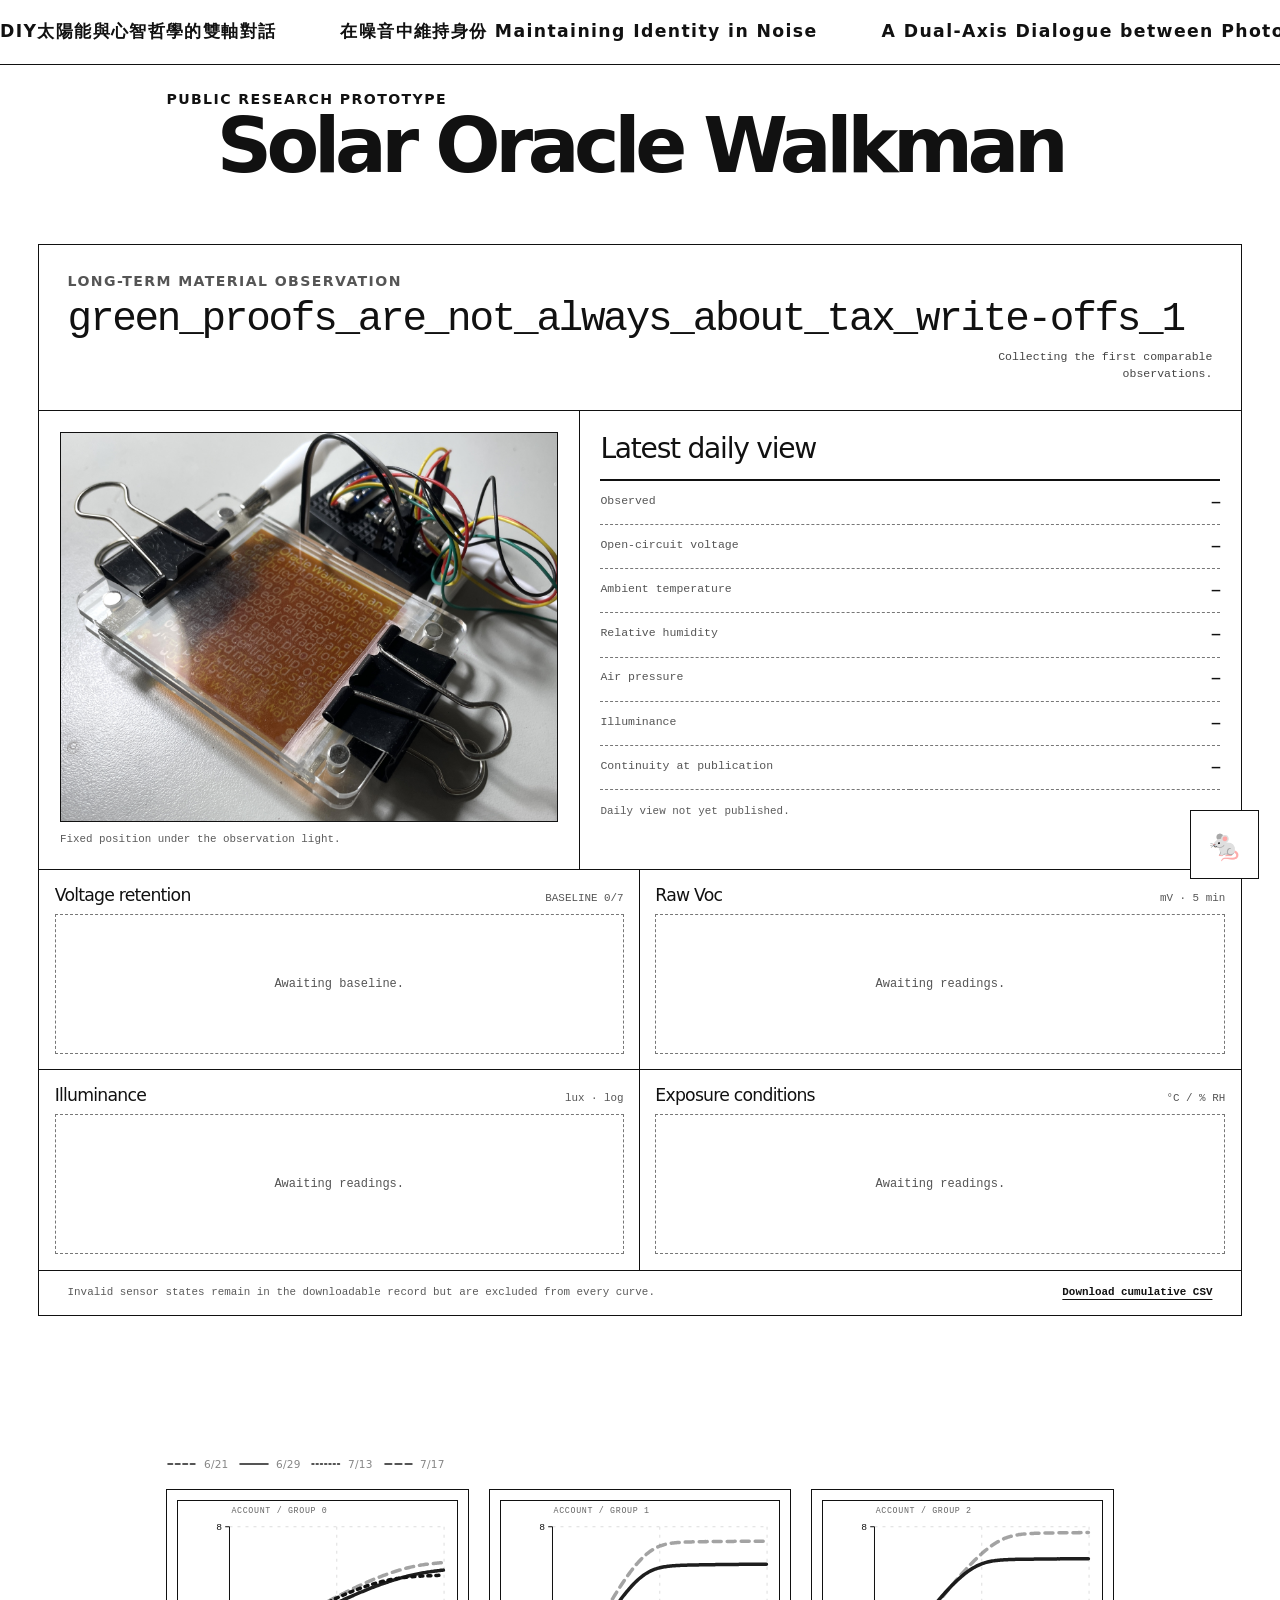
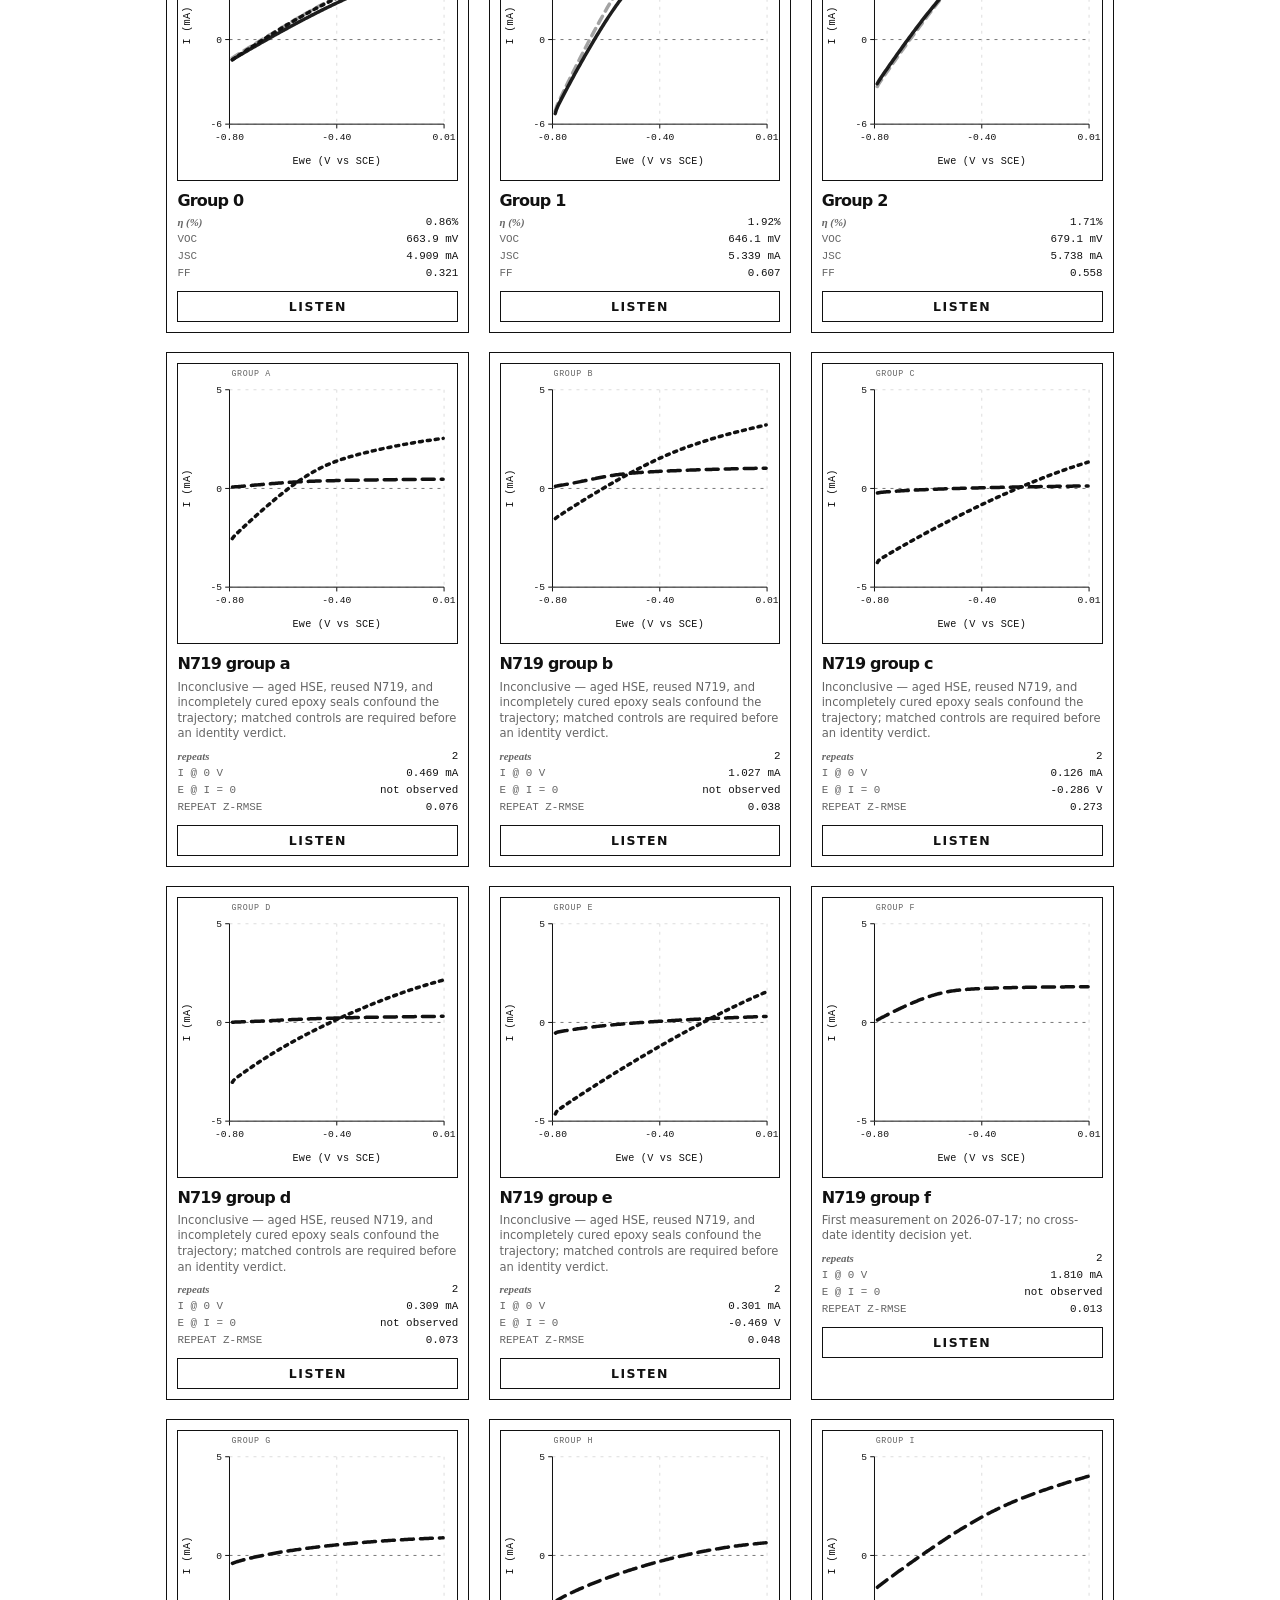
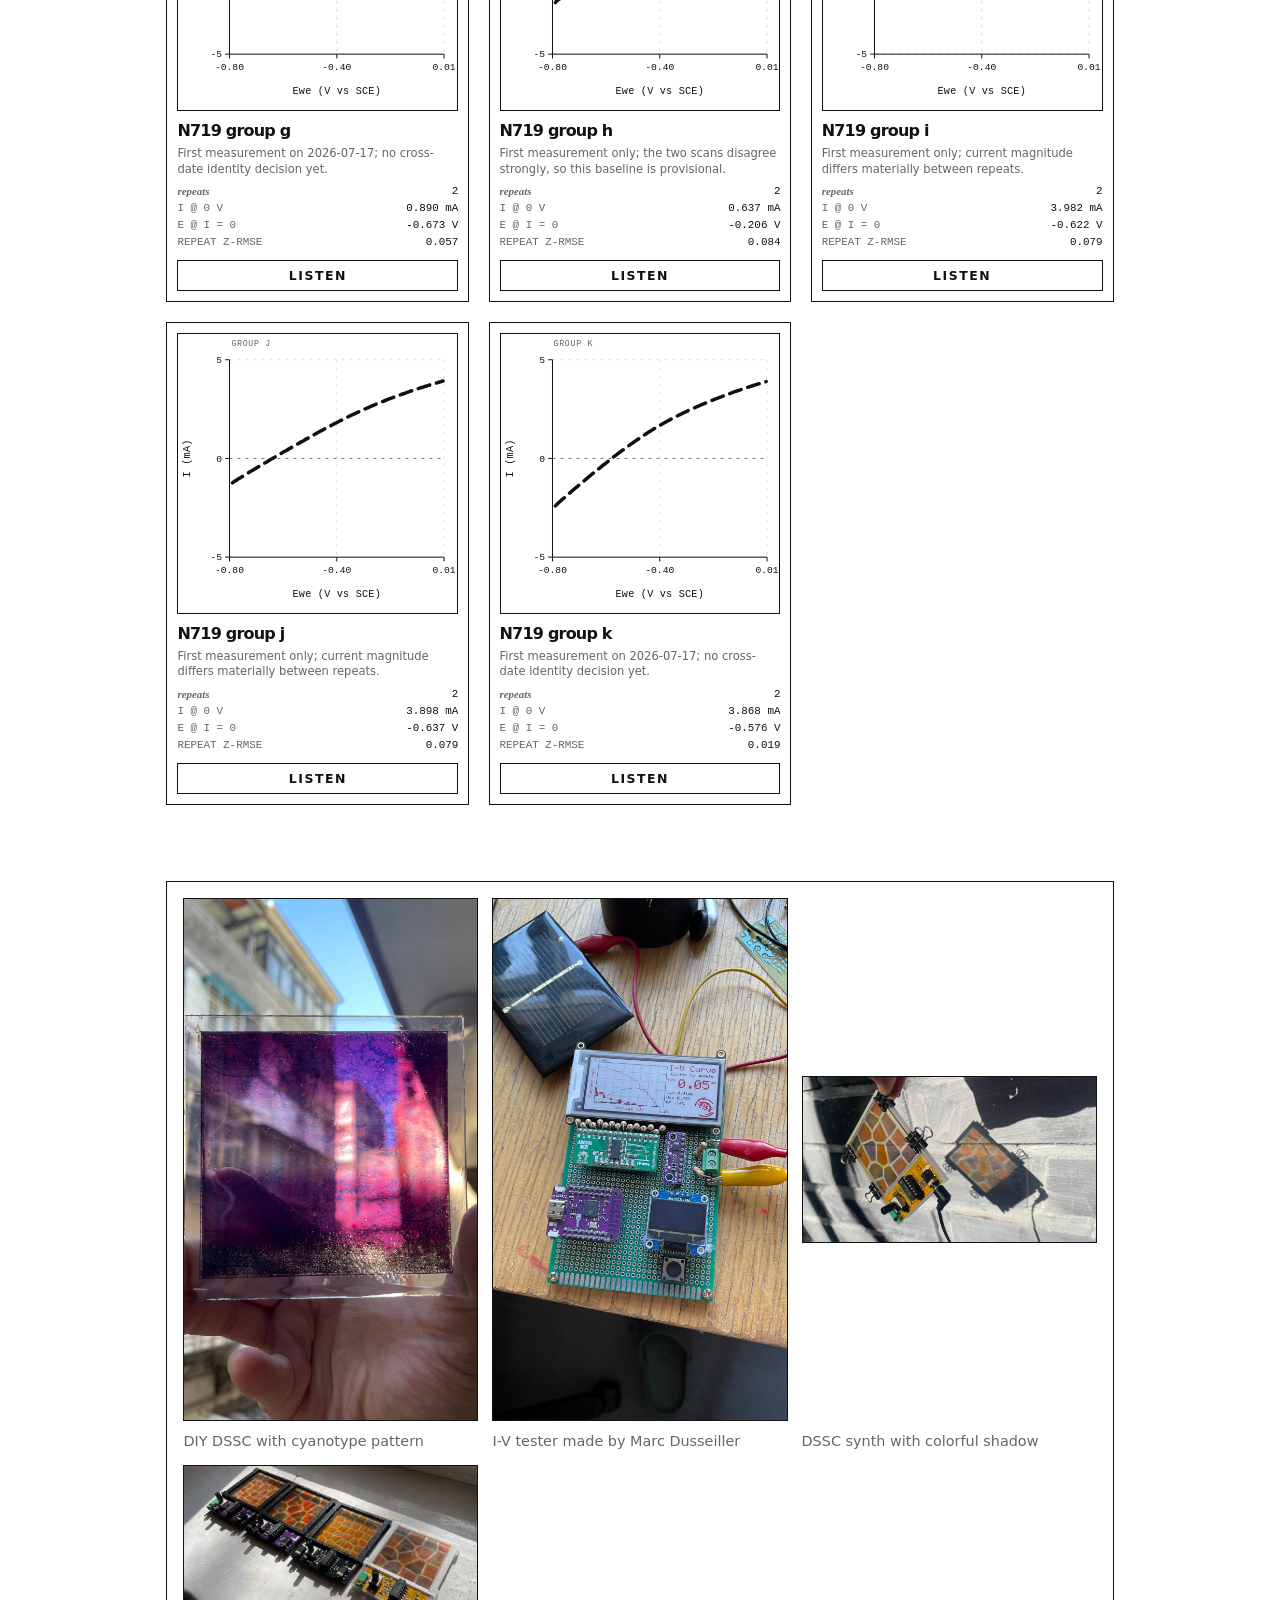
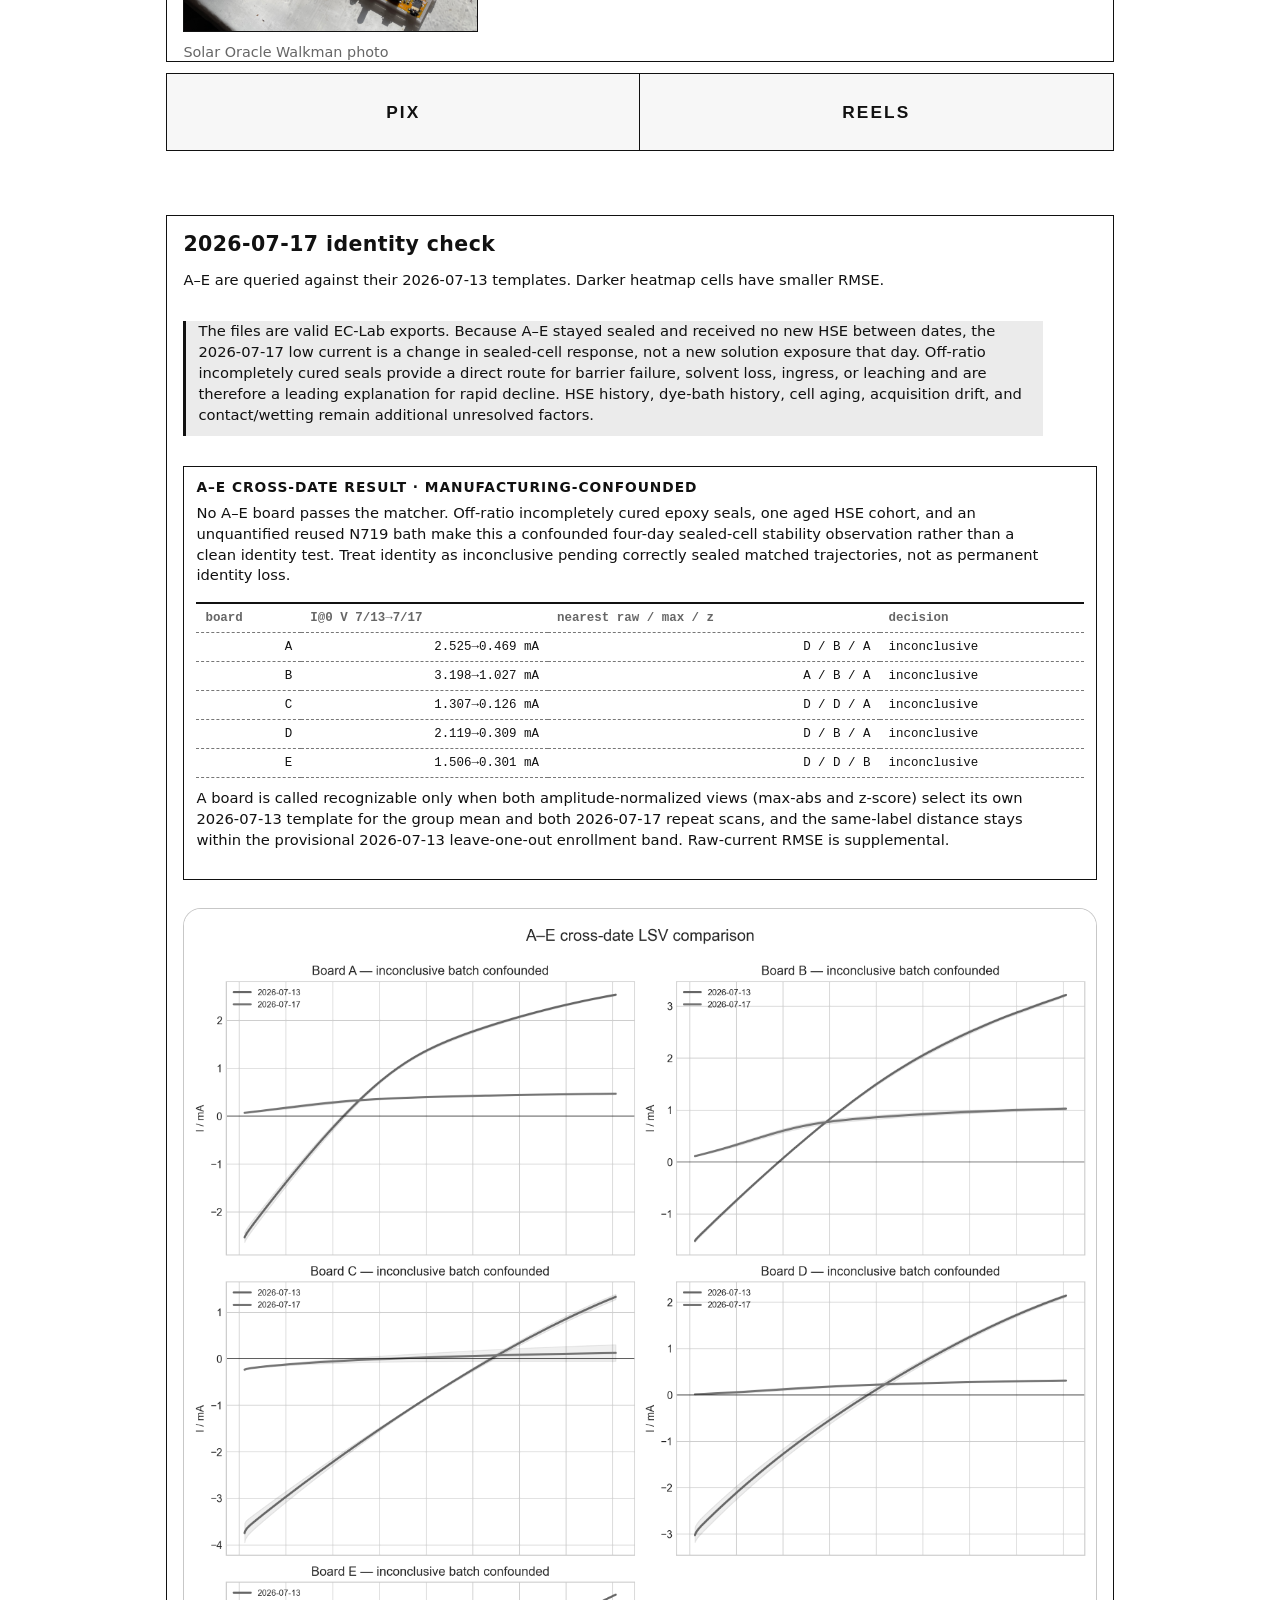
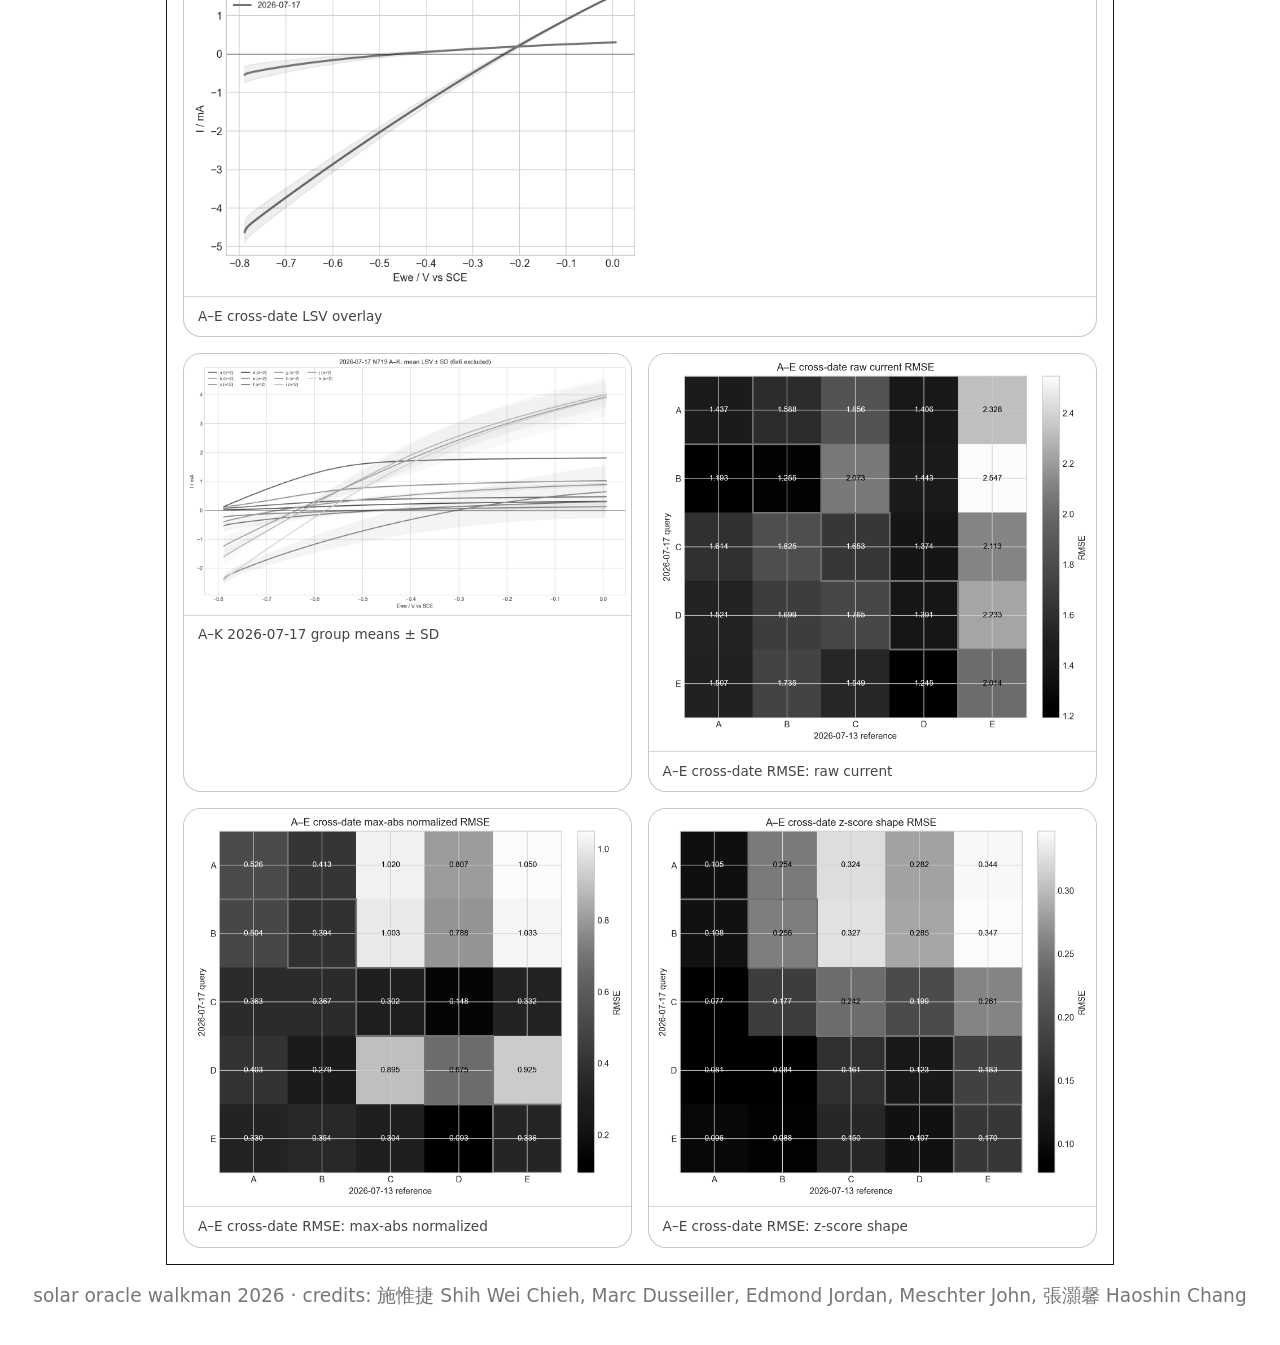
==== commit ddf75beb: "Center homepage title and remove language toggle" ====
--- a/site/index.html
+++ b/site/index.html
@@ -25,15 +25,9 @@
     <link rel="image_src" href="https://weiweiweiopen.github.io/solar-oracle-walkman/og-image.png?v=20260713-title-screenshot" />
     <meta name="sow-chat-api" content="https://solar-oracle-deepseek-proxy.dontmarryme.workers.dev/chat" />
     <title>Solar Oracle Walkman | Material Signals</title>
-    <link rel="stylesheet" href="./style.css?v=20260903-compact-monitor" />
+    <link rel="stylesheet" href="./style.css?v=20260903-centered-title" />
   </head>
   <body>
-    <div class="locale-switch-bar">
-      <button class="locale-toggle" type="button" data-locale-toggle aria-label="切換至中文版">
-        <span>en/ch</span>
-        <span class="electronic-switch-icon" aria-hidden="true"></span>
-      </button>
-    </div>
     <div class="identity-marquee" aria-label="Identity statements">
       <div class="identity-marquee-track">
         <button type="button">DIY太陽能與心智哲學的雙軸對話</button>
--- a/site/style.css
+++ b/site/style.css
@@ -1249,6 +1249,7 @@
   font-size: clamp(2.4rem, 6vw, 6.5rem);
   line-height: 0.9;
   letter-spacing: -0.07em;
+  text-align: center;
 }
 .curve-account-grid {
   margin-top: clamp(18px, 2.5vw, 34px);
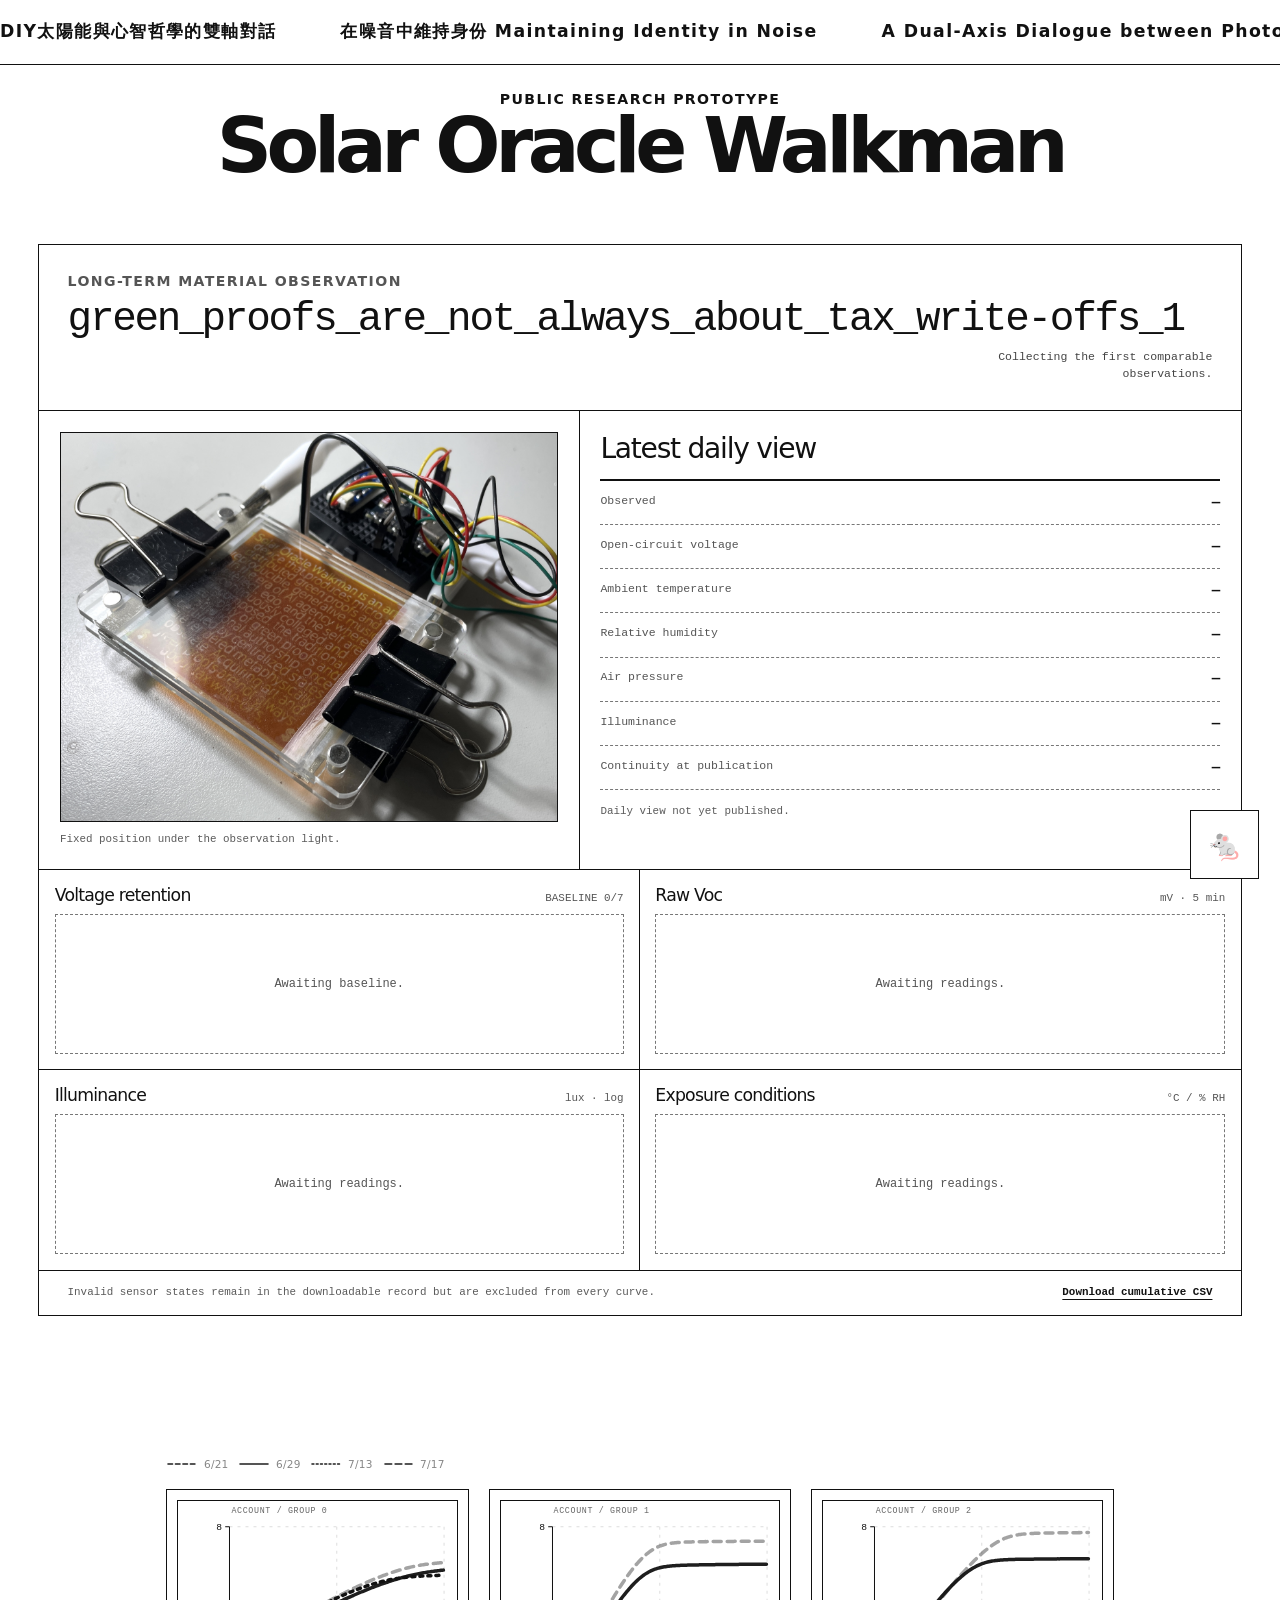
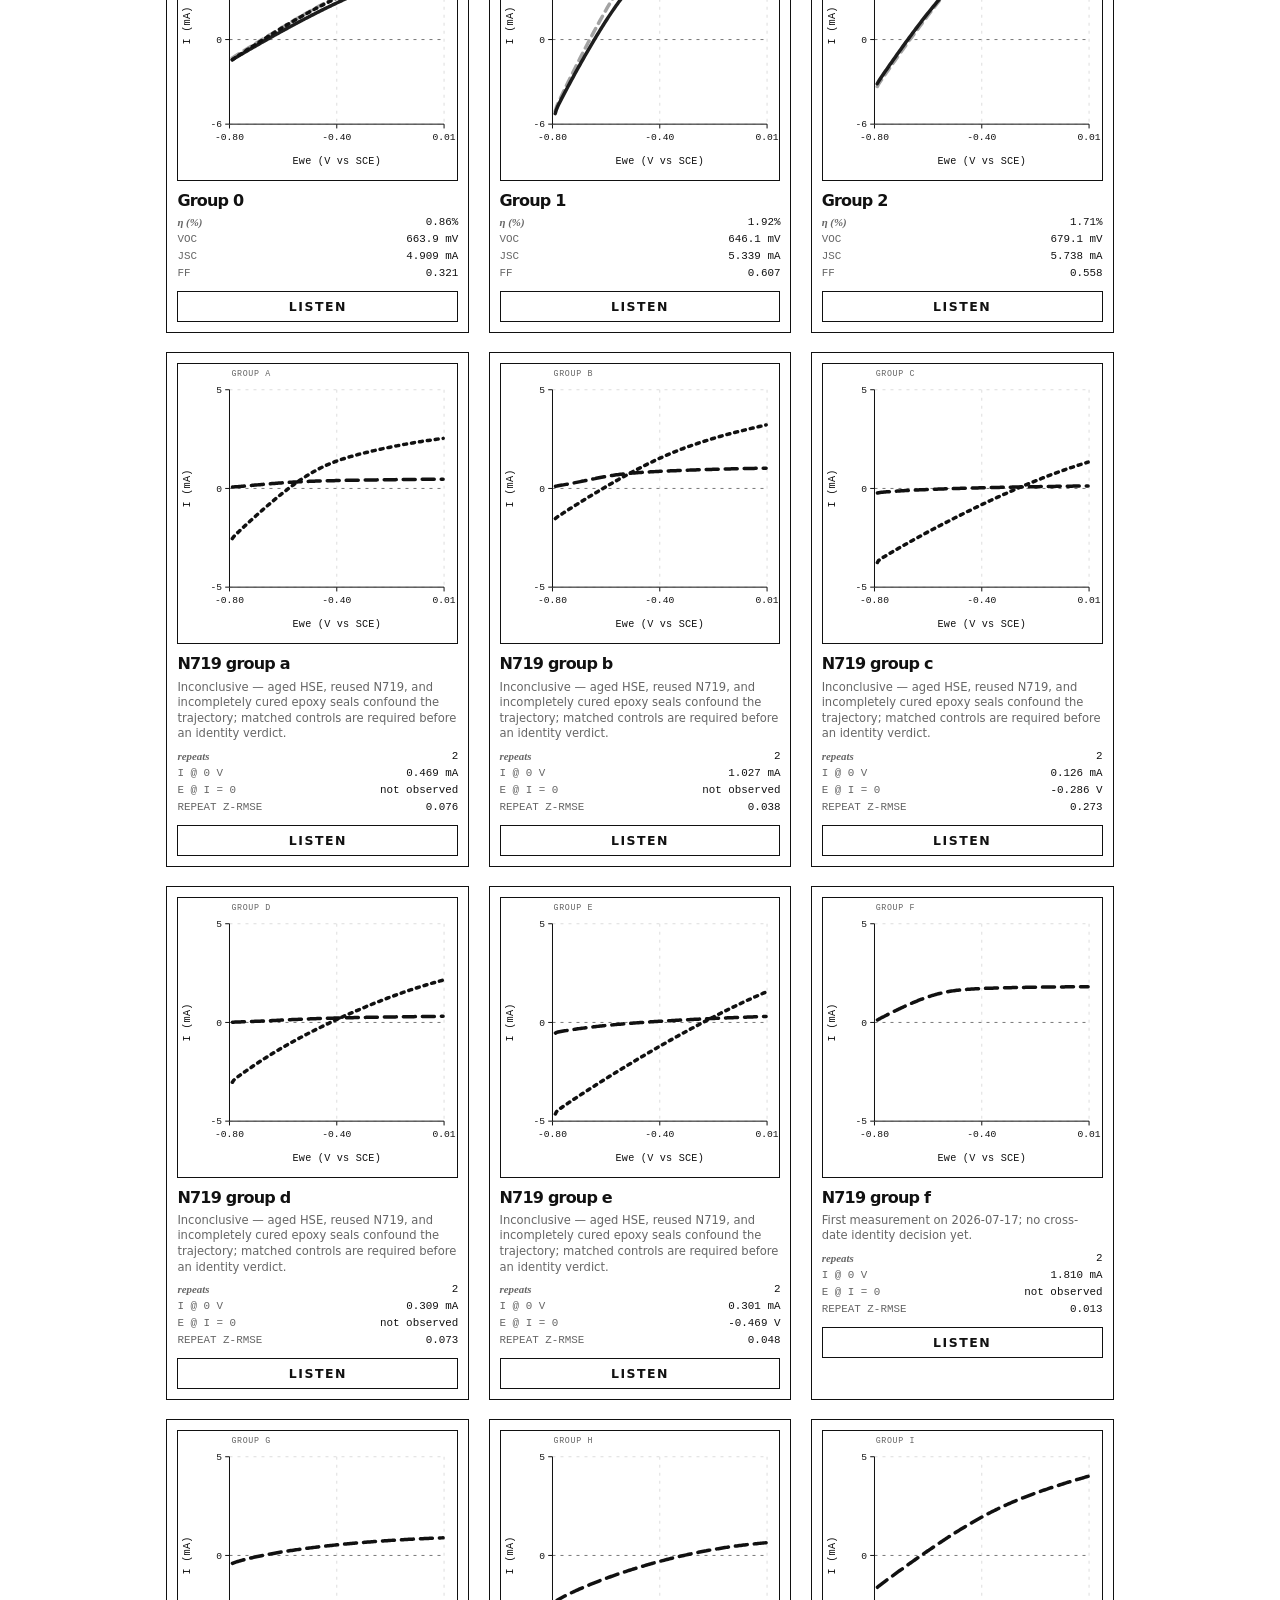
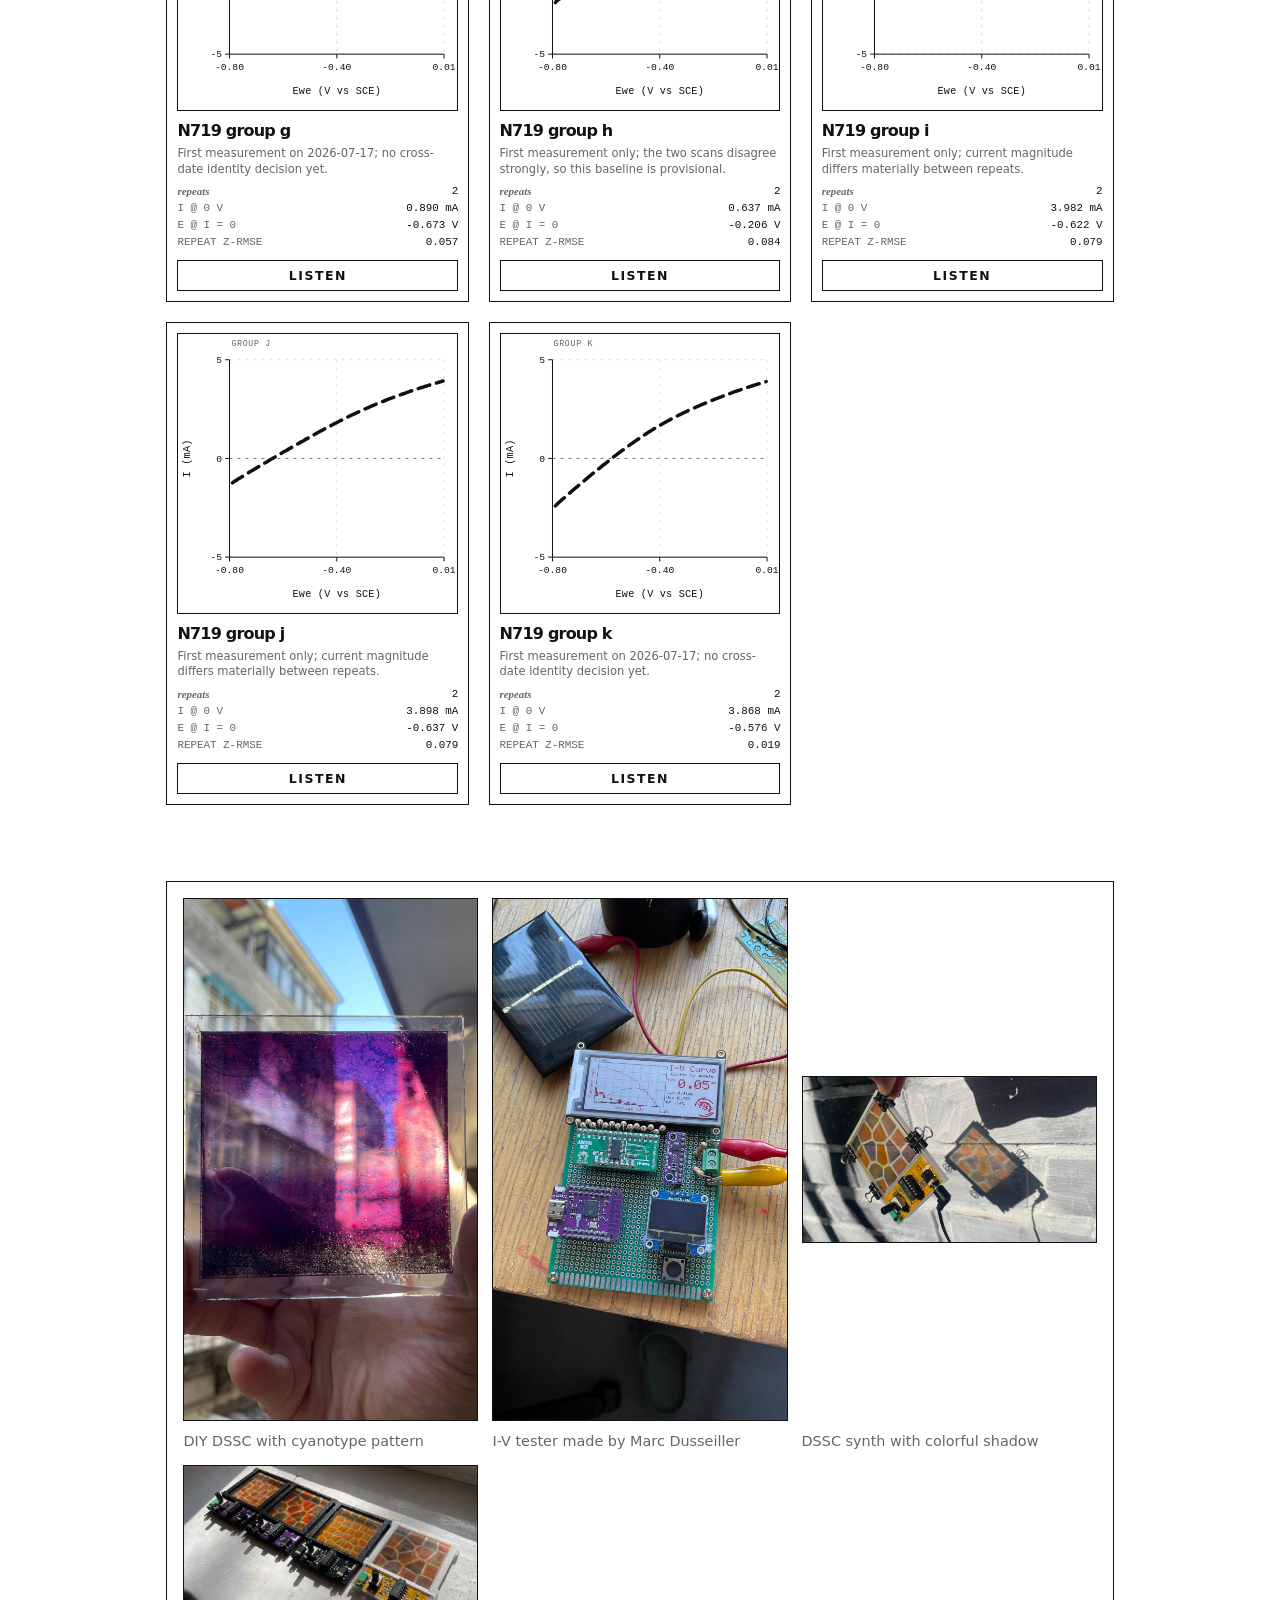
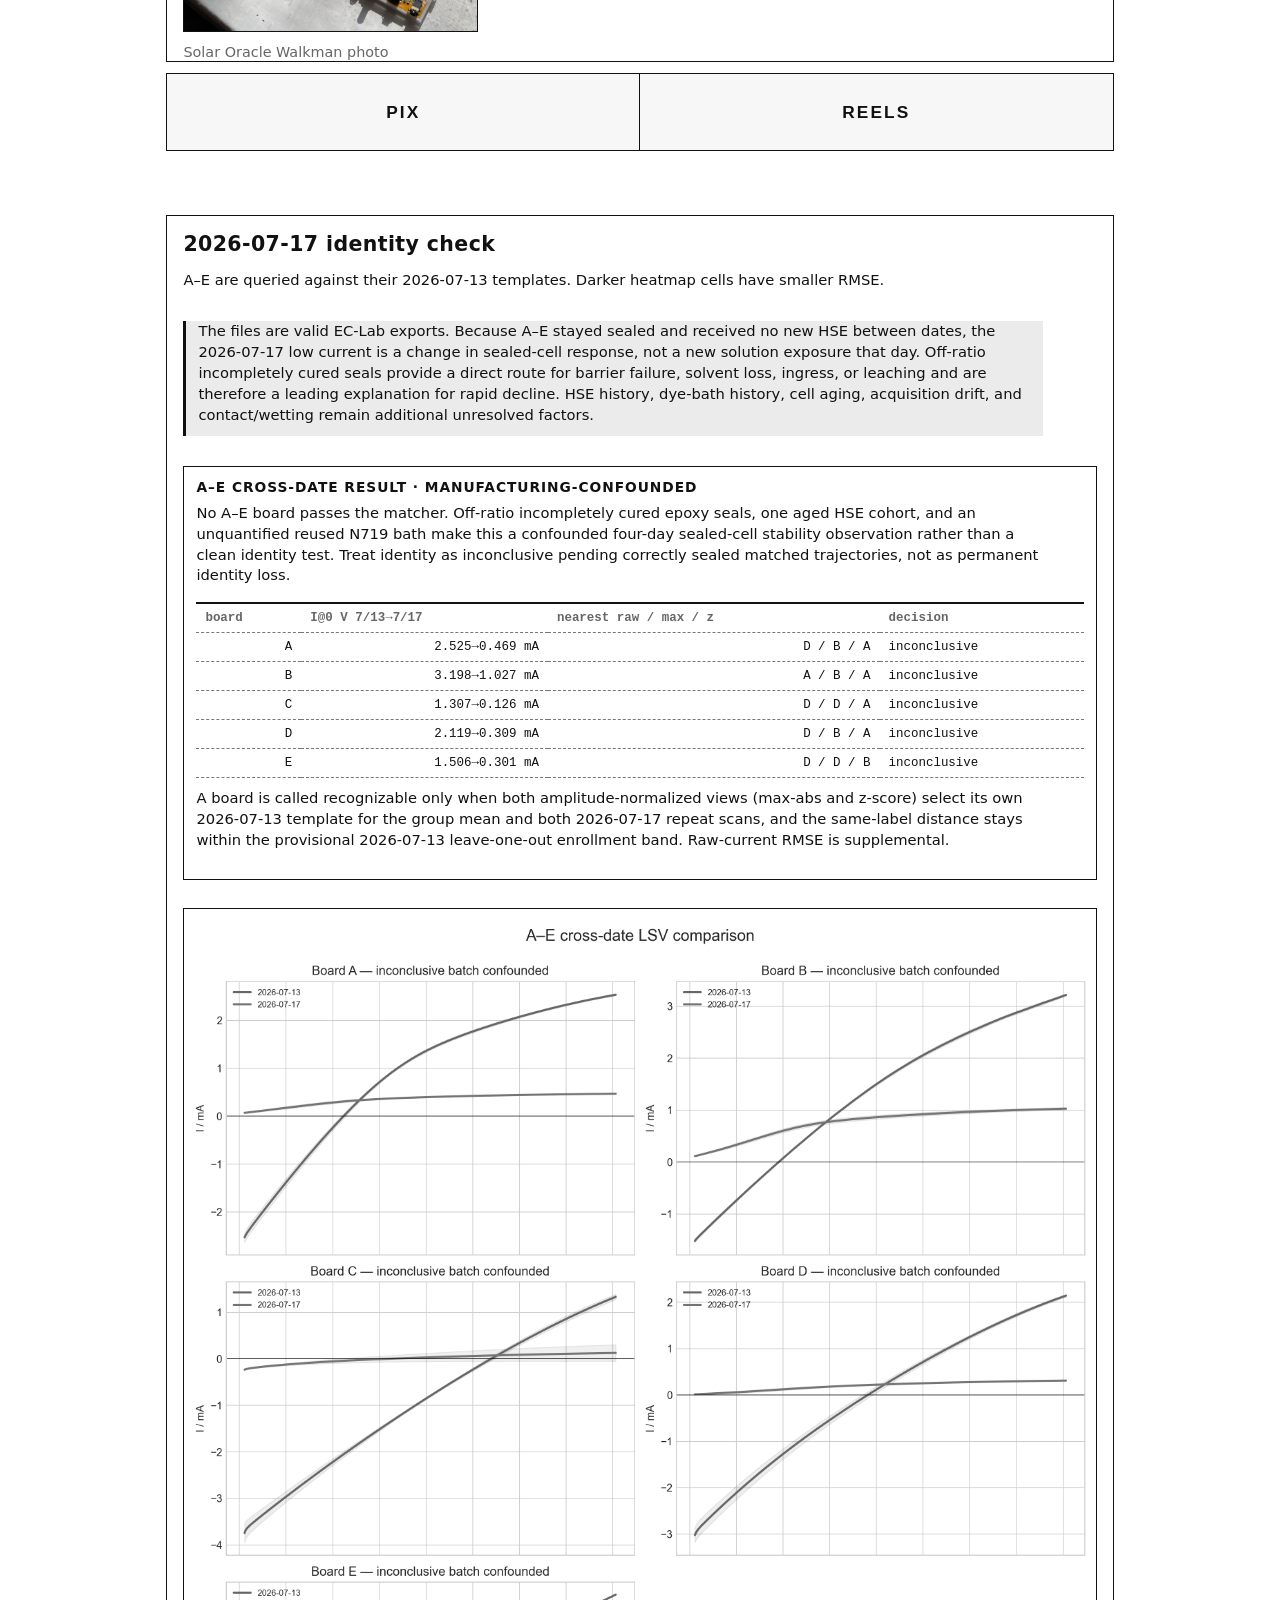
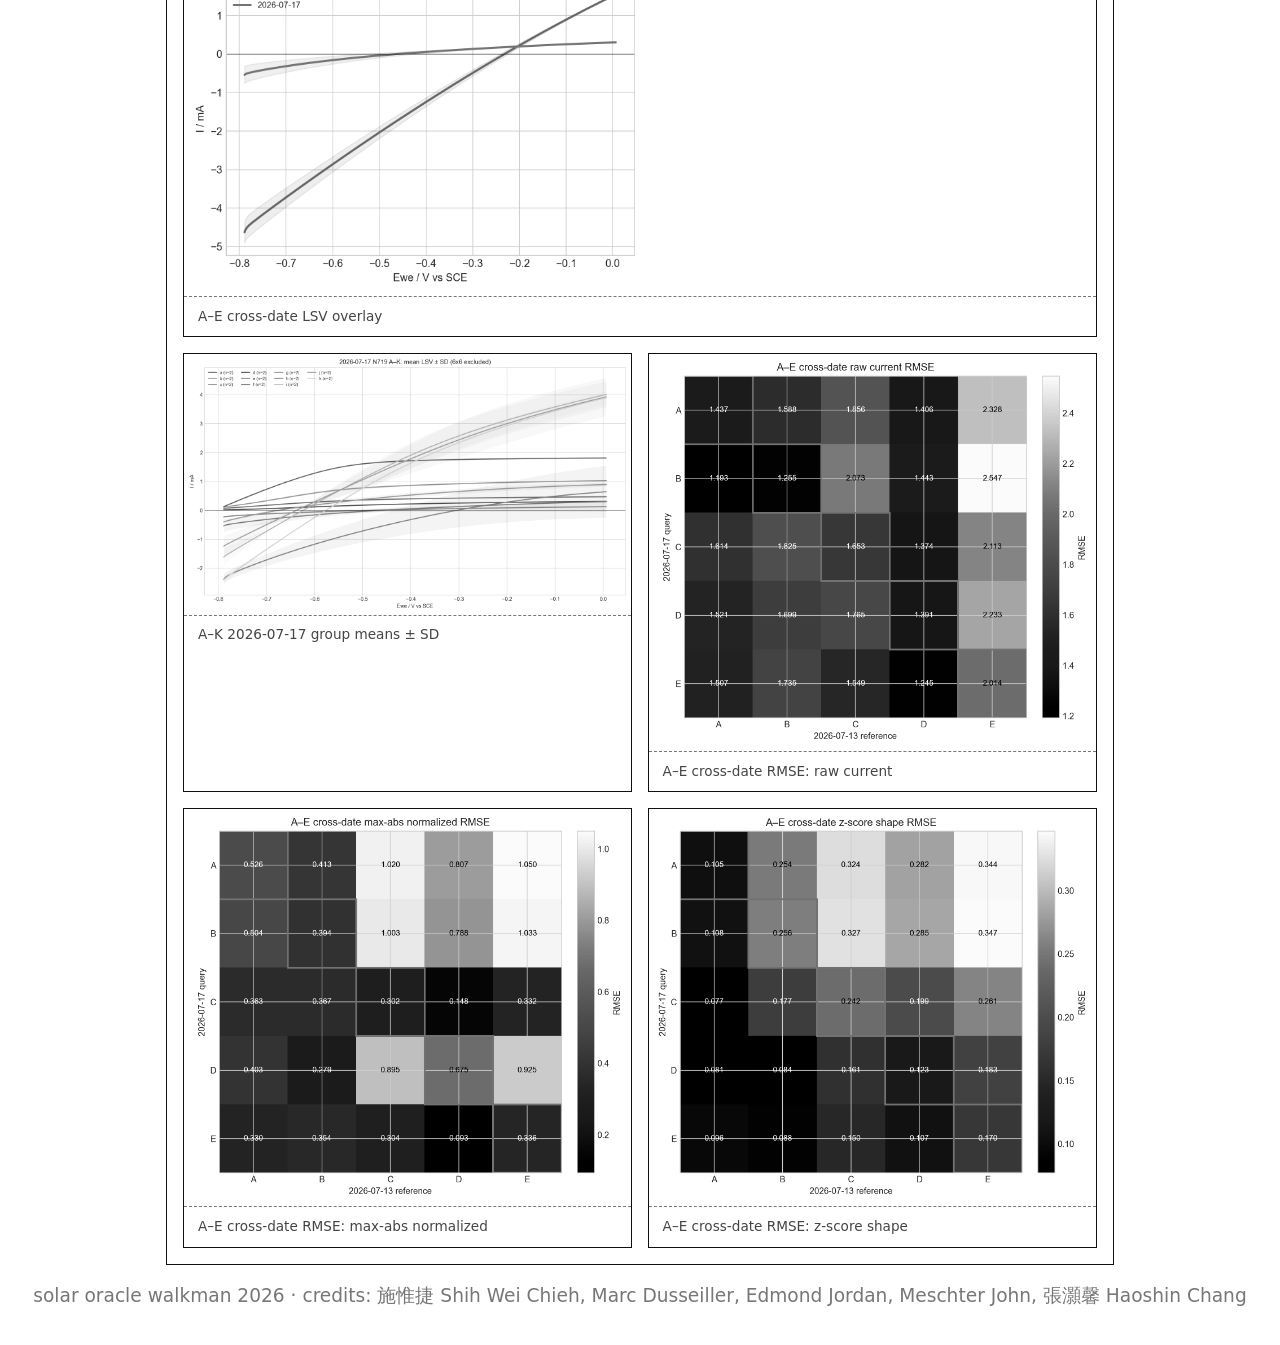
==== commit 76ee6e9e: "Unify header and legacy data rules" ====
--- a/site/index.html
+++ b/site/index.html
@@ -25,7 +25,7 @@
     <link rel="image_src" href="https://weiweiweiopen.github.io/solar-oracle-walkman/og-image.png?v=20260713-title-screenshot" />
     <meta name="sow-chat-api" content="https://solar-oracle-deepseek-proxy.dontmarryme.workers.dev/chat" />
     <title>Solar Oracle Walkman | Material Signals</title>
-    <link rel="stylesheet" href="./style.css?v=20260903-centered-title" />
+    <link rel="stylesheet" href="./style.css?v=20260903-unified-rules" />
   </head>
   <body>
     <div class="identity-marquee" aria-label="Identity statements">
--- a/site/style.css
+++ b/site/style.css
@@ -1242,6 +1242,7 @@
   display: grid;
   gap: 4px;
   padding: clamp(10px, 1vw, 18px) 0 0;
+  text-align: center;
 }
 .site-hero h1 {
   margin: 0;
@@ -2223,9 +2224,17 @@
 .rmse-ruler-card,
 .rmse-key-card,
 .rmse-interpretation-card,
-.account-curve-frame {
+.account-curve-frame,
+.shape-rmse-figure,
+.identity-gap-row {
+  border-width: 1px;
+  border-style: solid;
   border-color: #111111;
   background: #ffffff;
+}
+
+.shape-rmse-figure {
+  border-radius: 0;
 }
 
 .rmse-key-table {
@@ -2236,6 +2245,11 @@
 .rmse-key-table th,
 .rmse-key-table td {
   border-bottom: 1.5px dashed #777777;
+}
+
+.shape-rmse-caption,
+.rmse-row {
+  border-top: 1.5px dashed #777777;
 }
 
 .account-axis,
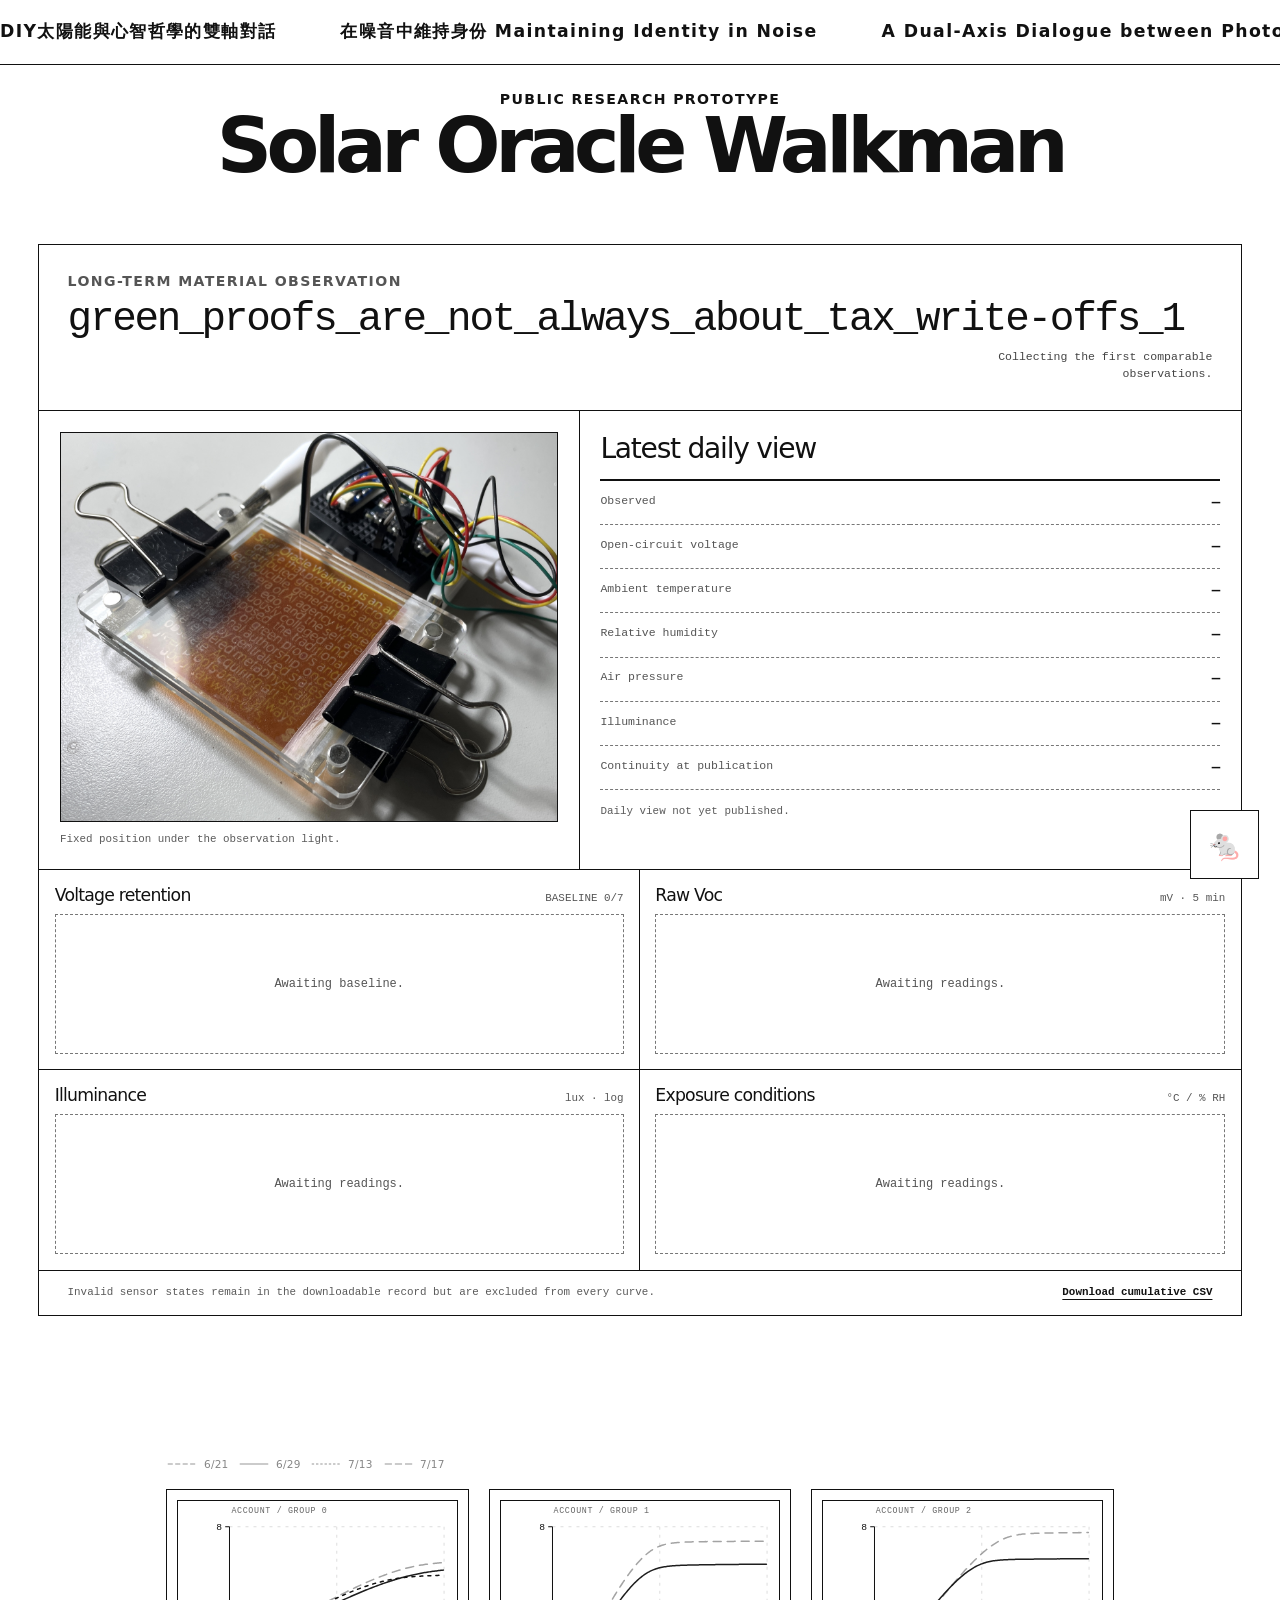
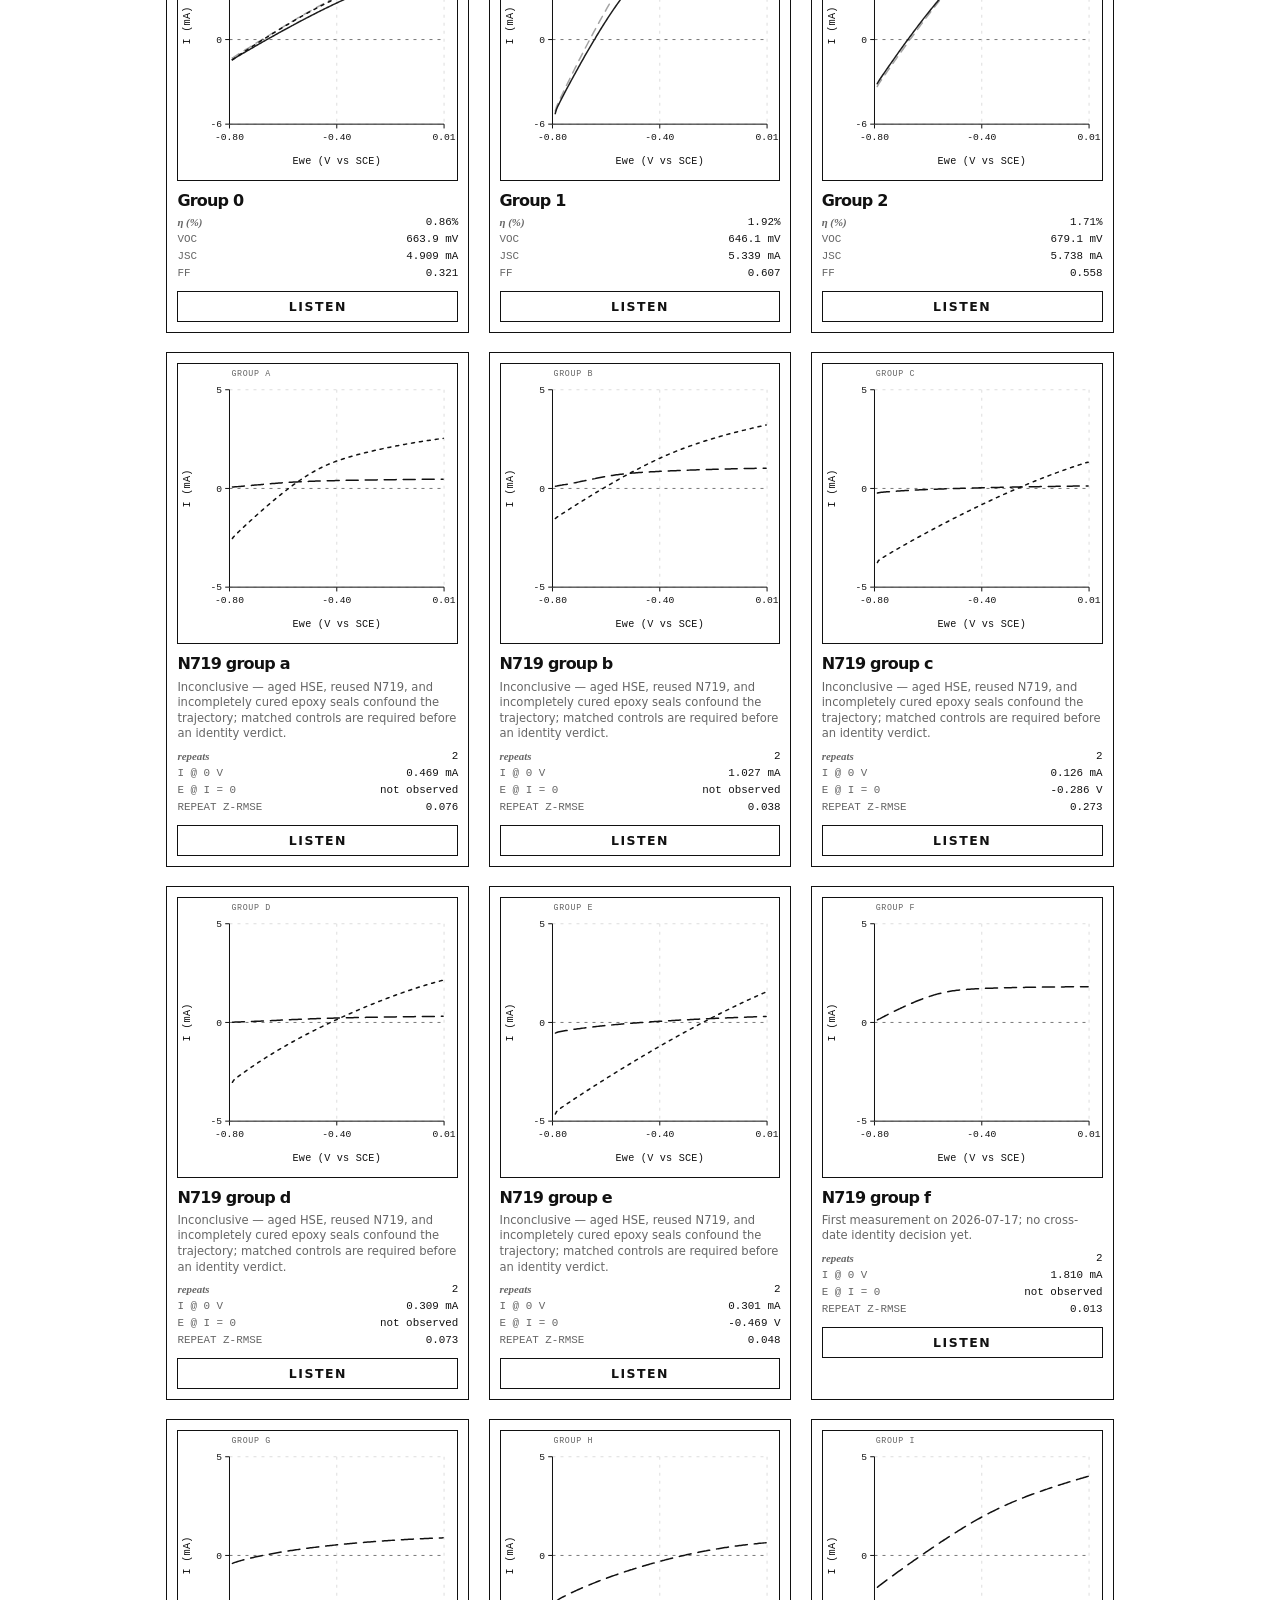
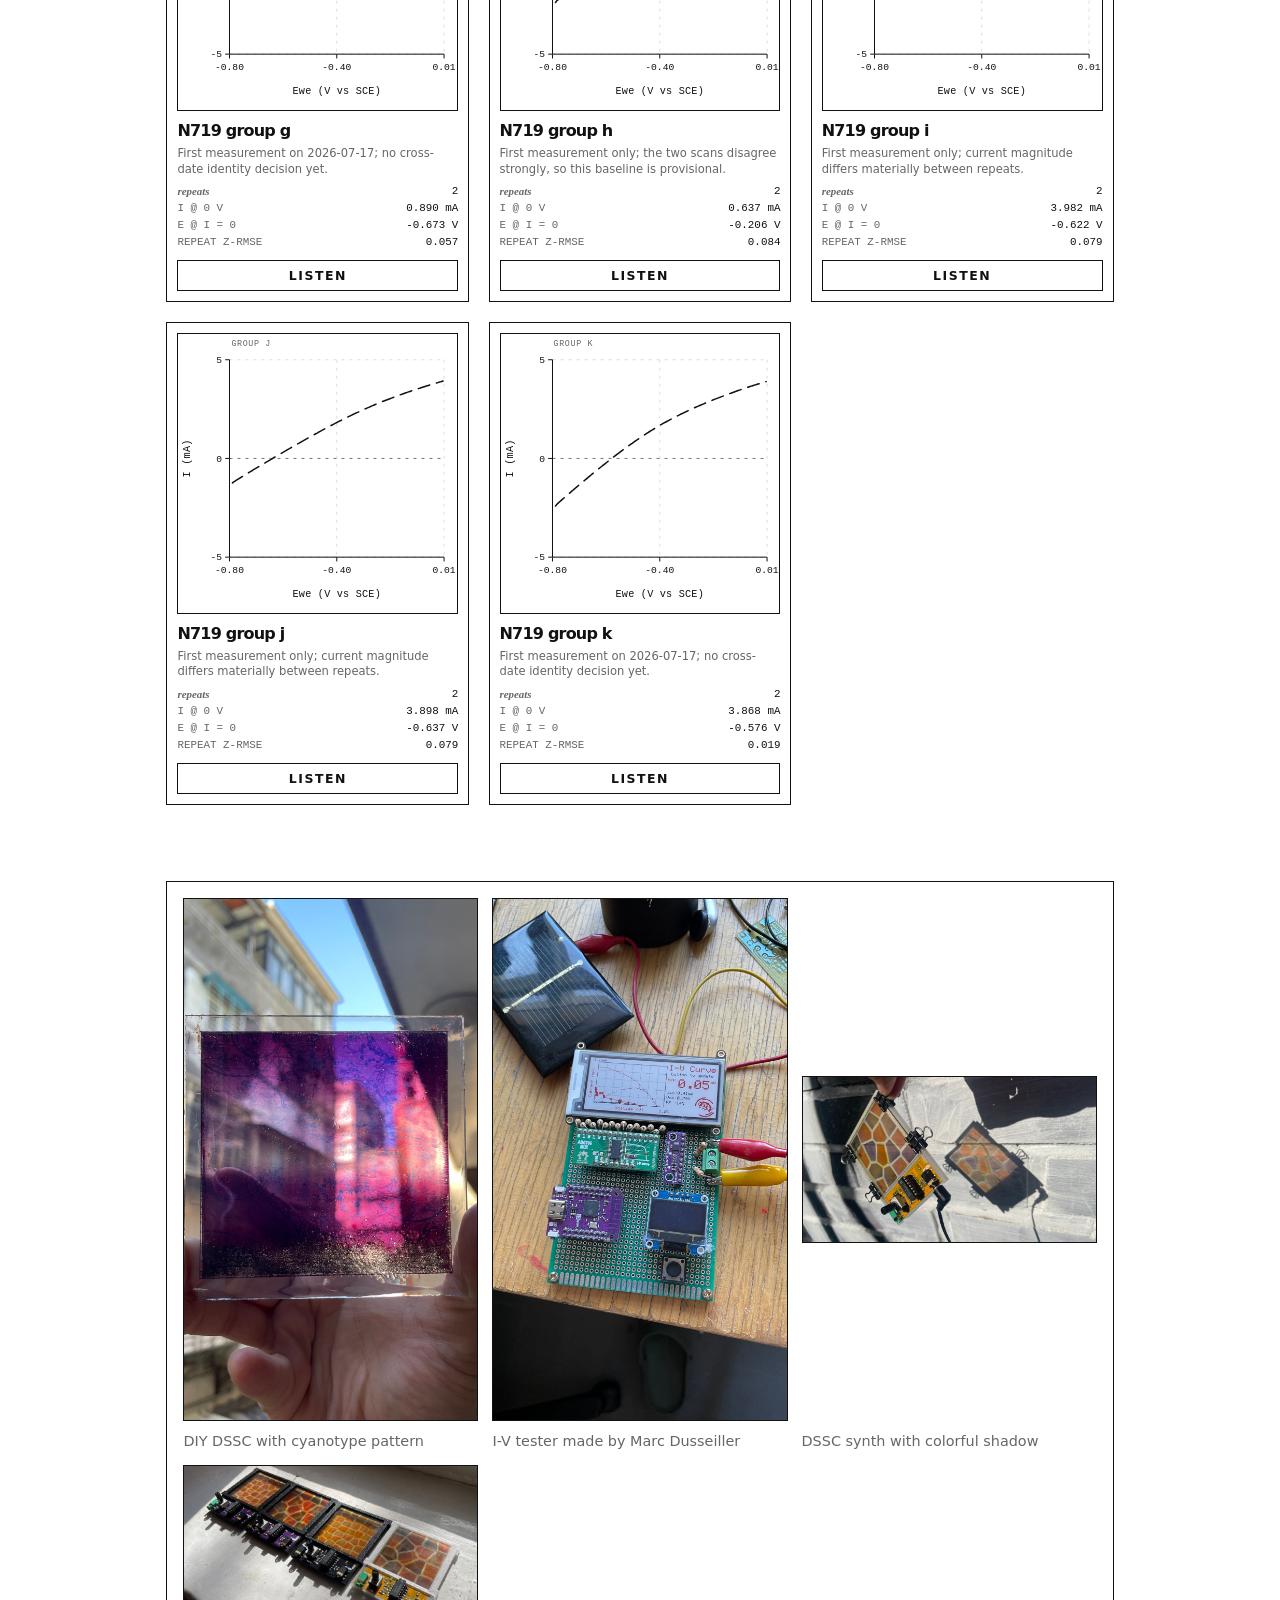
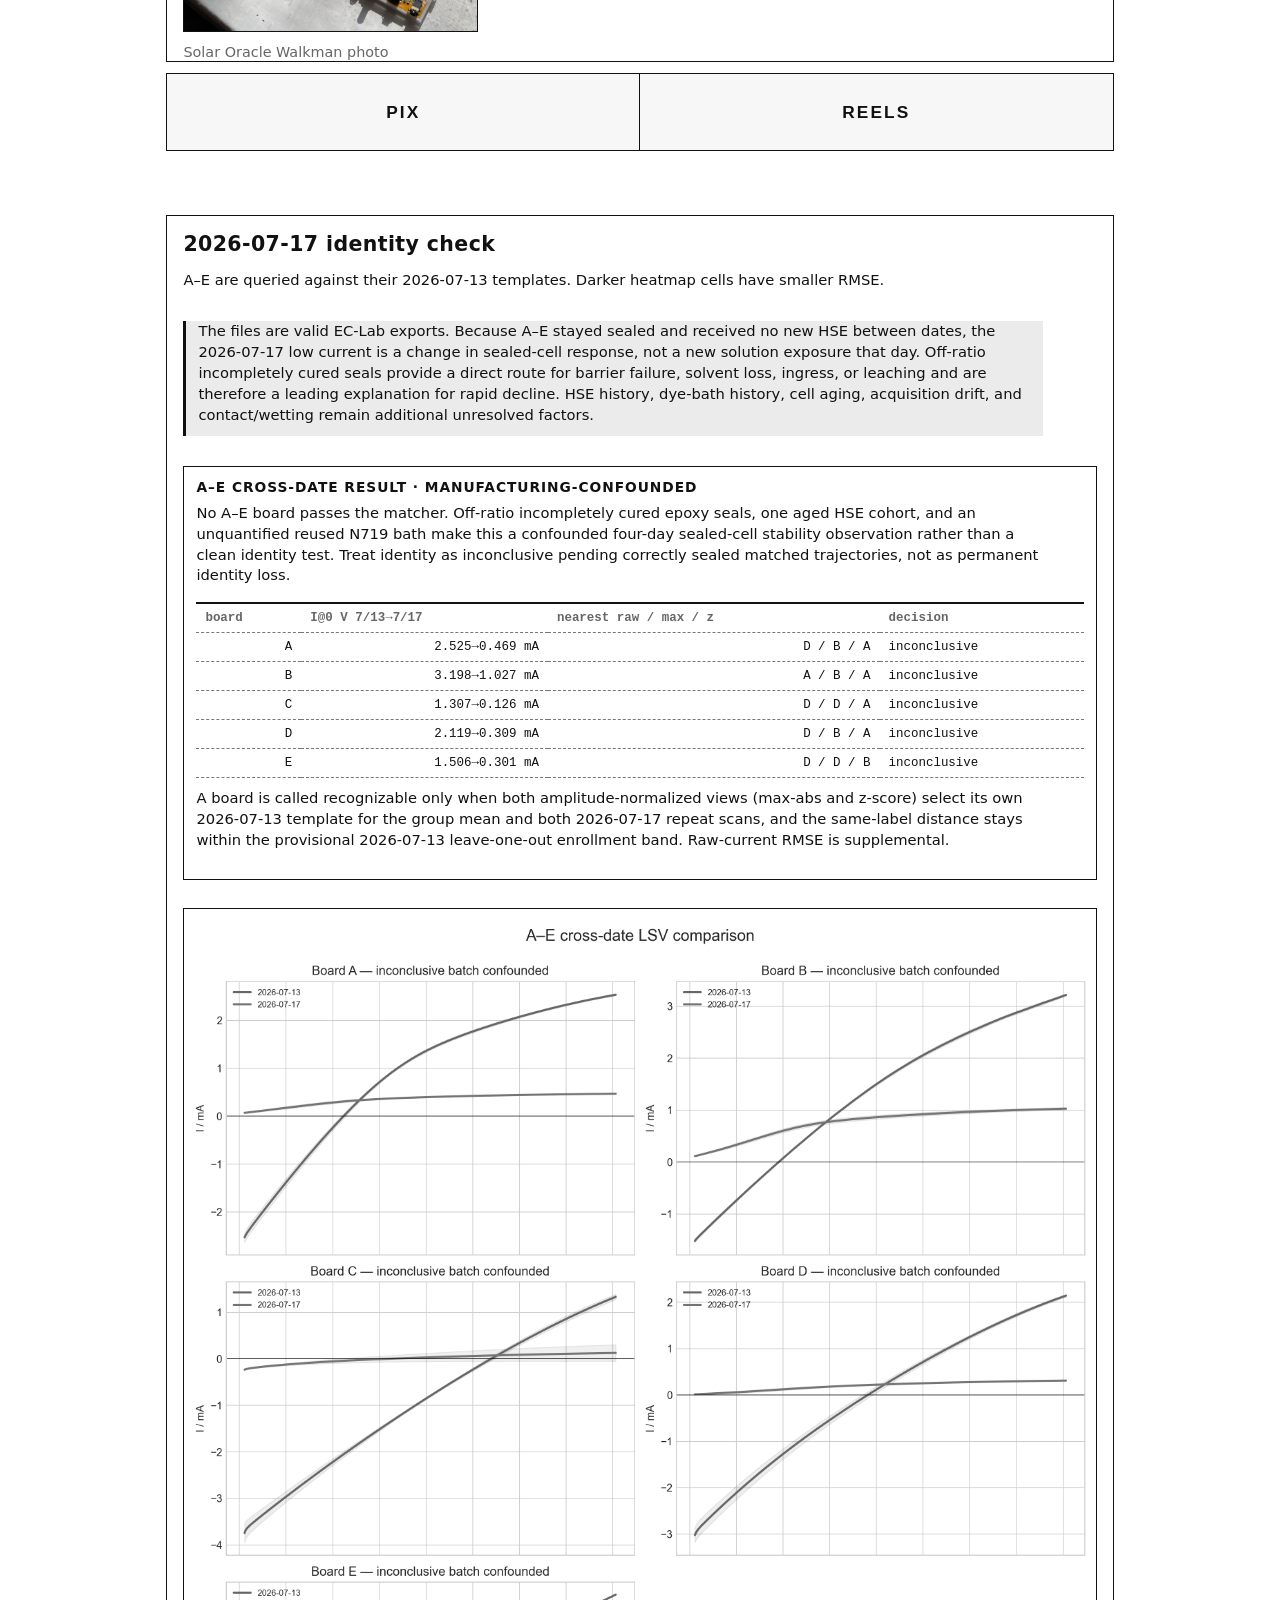
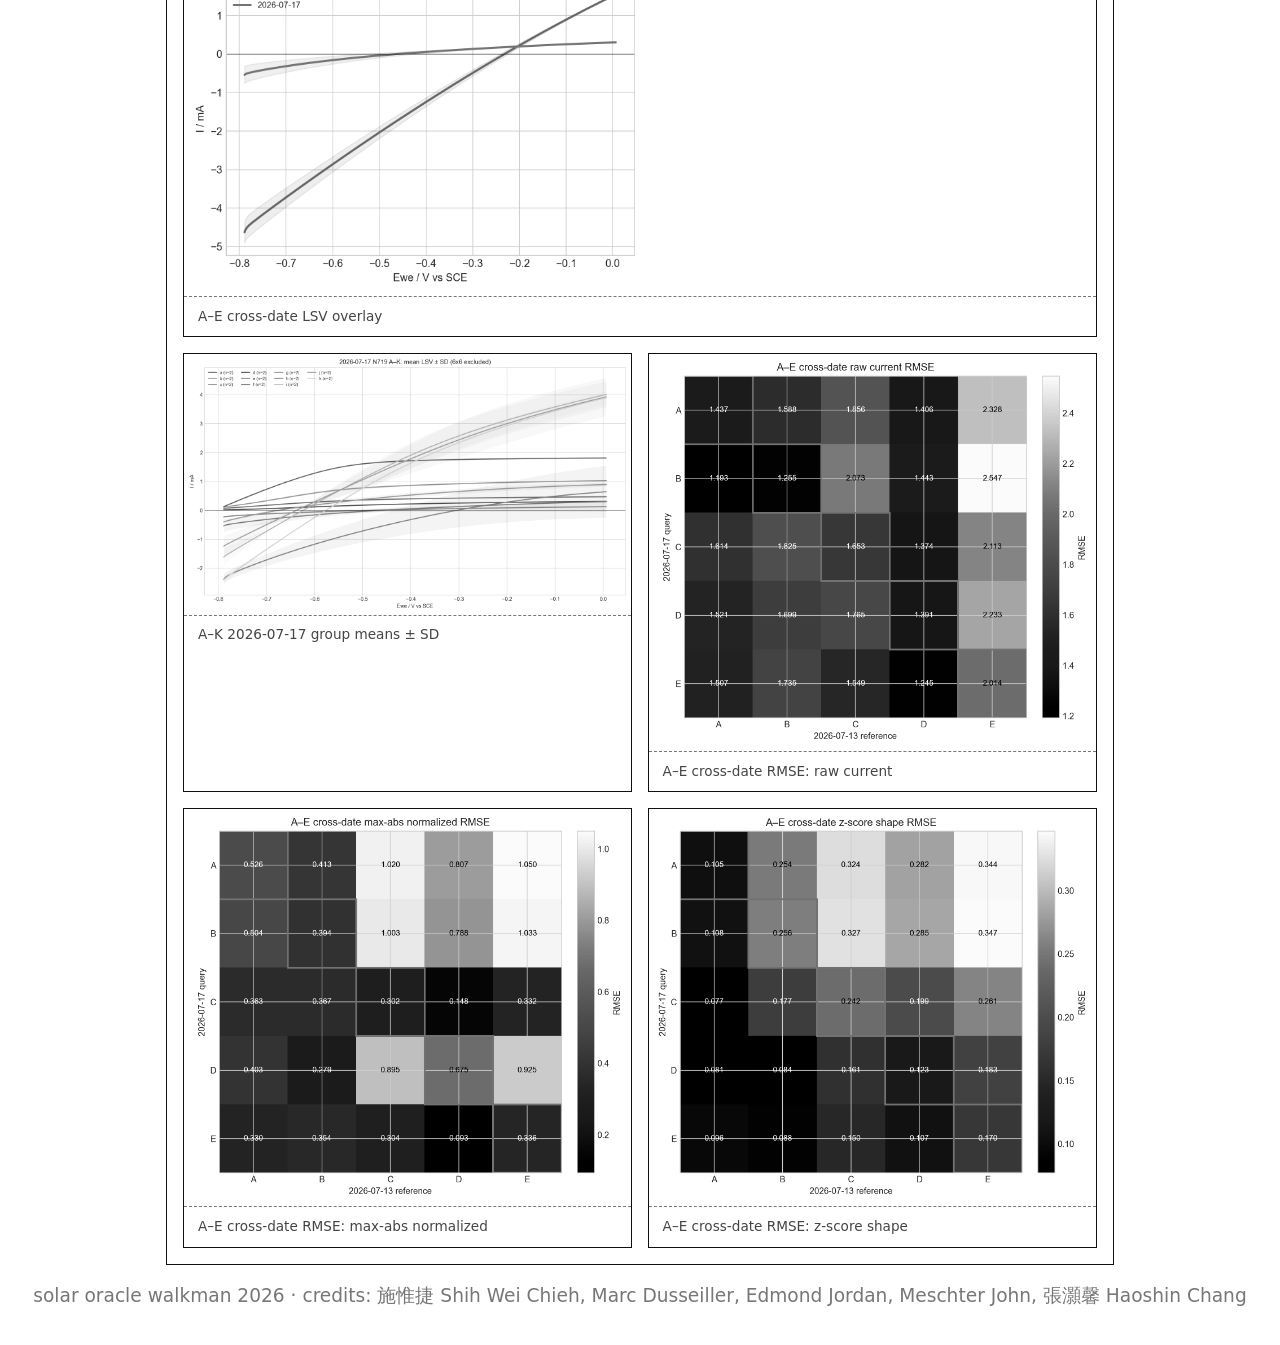
==== commit 0841523b: "Refine legacy curve line weights" ====
--- a/site/index.html
+++ b/site/index.html
@@ -25,7 +25,7 @@
     <link rel="image_src" href="https://weiweiweiopen.github.io/solar-oracle-walkman/og-image.png?v=20260713-title-screenshot" />
     <meta name="sow-chat-api" content="https://solar-oracle-deepseek-proxy.dontmarryme.workers.dev/chat" />
     <title>Solar Oracle Walkman | Material Signals</title>
-    <link rel="stylesheet" href="./style.css?v=20260903-unified-rules" />
+    <link rel="stylesheet" href="./style.css?v=20260903-fine-curve-rules" />
   </head>
   <body>
     <div class="identity-marquee" aria-label="Identity statements">
--- a/site/style.css
+++ b/site/style.css
@@ -2273,15 +2273,19 @@
   stroke-dasharray: 3 5;
 }
 
-.account-curve-line,
+.account-curve-line {
+  stroke-width: 1.5;
+  vector-effect: non-scaling-stroke;
+}
+
 .iv-overlay-line {
-  stroke-width: 3.5;
+  stroke-width: 2;
   vector-effect: non-scaling-stroke;
 }
 
 .date-style-guide--cards .legend-line {
-  stroke-width: 3.5 !important;
-  opacity: 1;
+  stroke-width: 1.6 !important;
+  opacity: 0.72;
 }
 
 @media (max-width: 900px) {
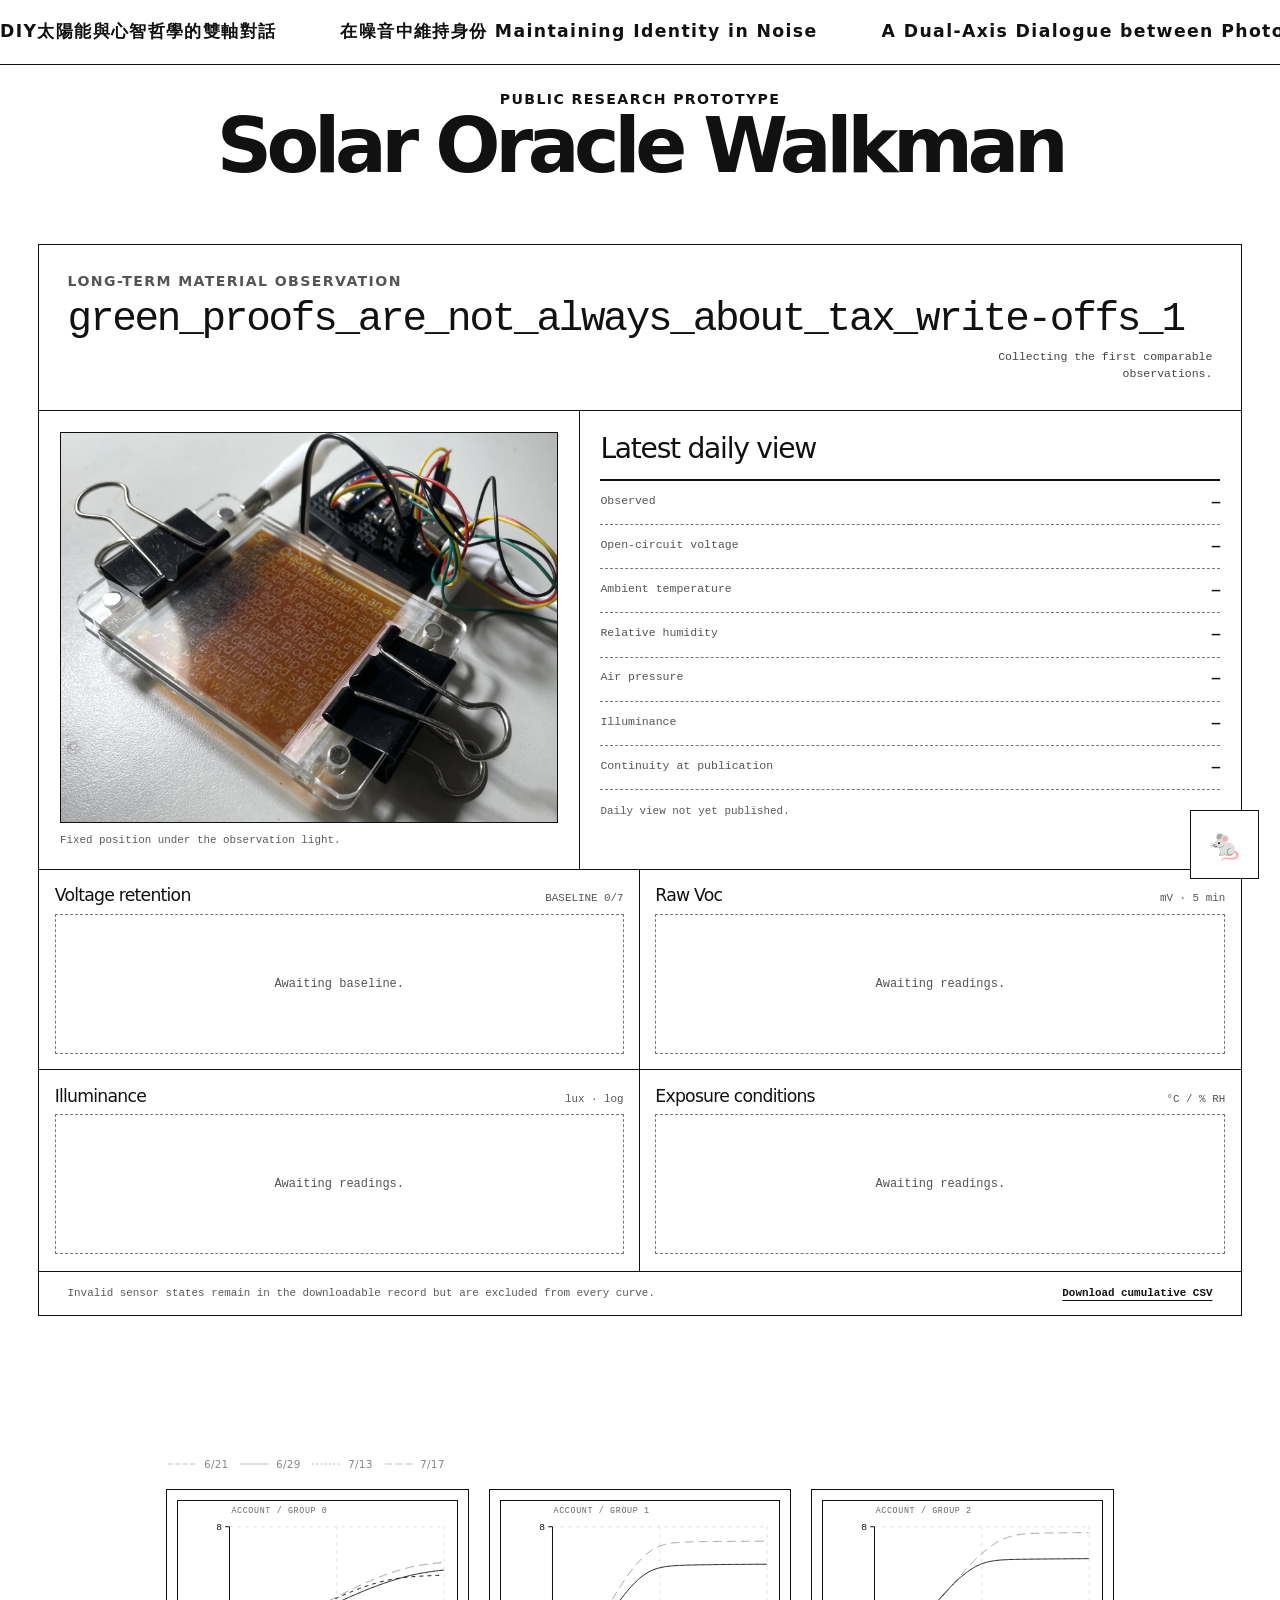
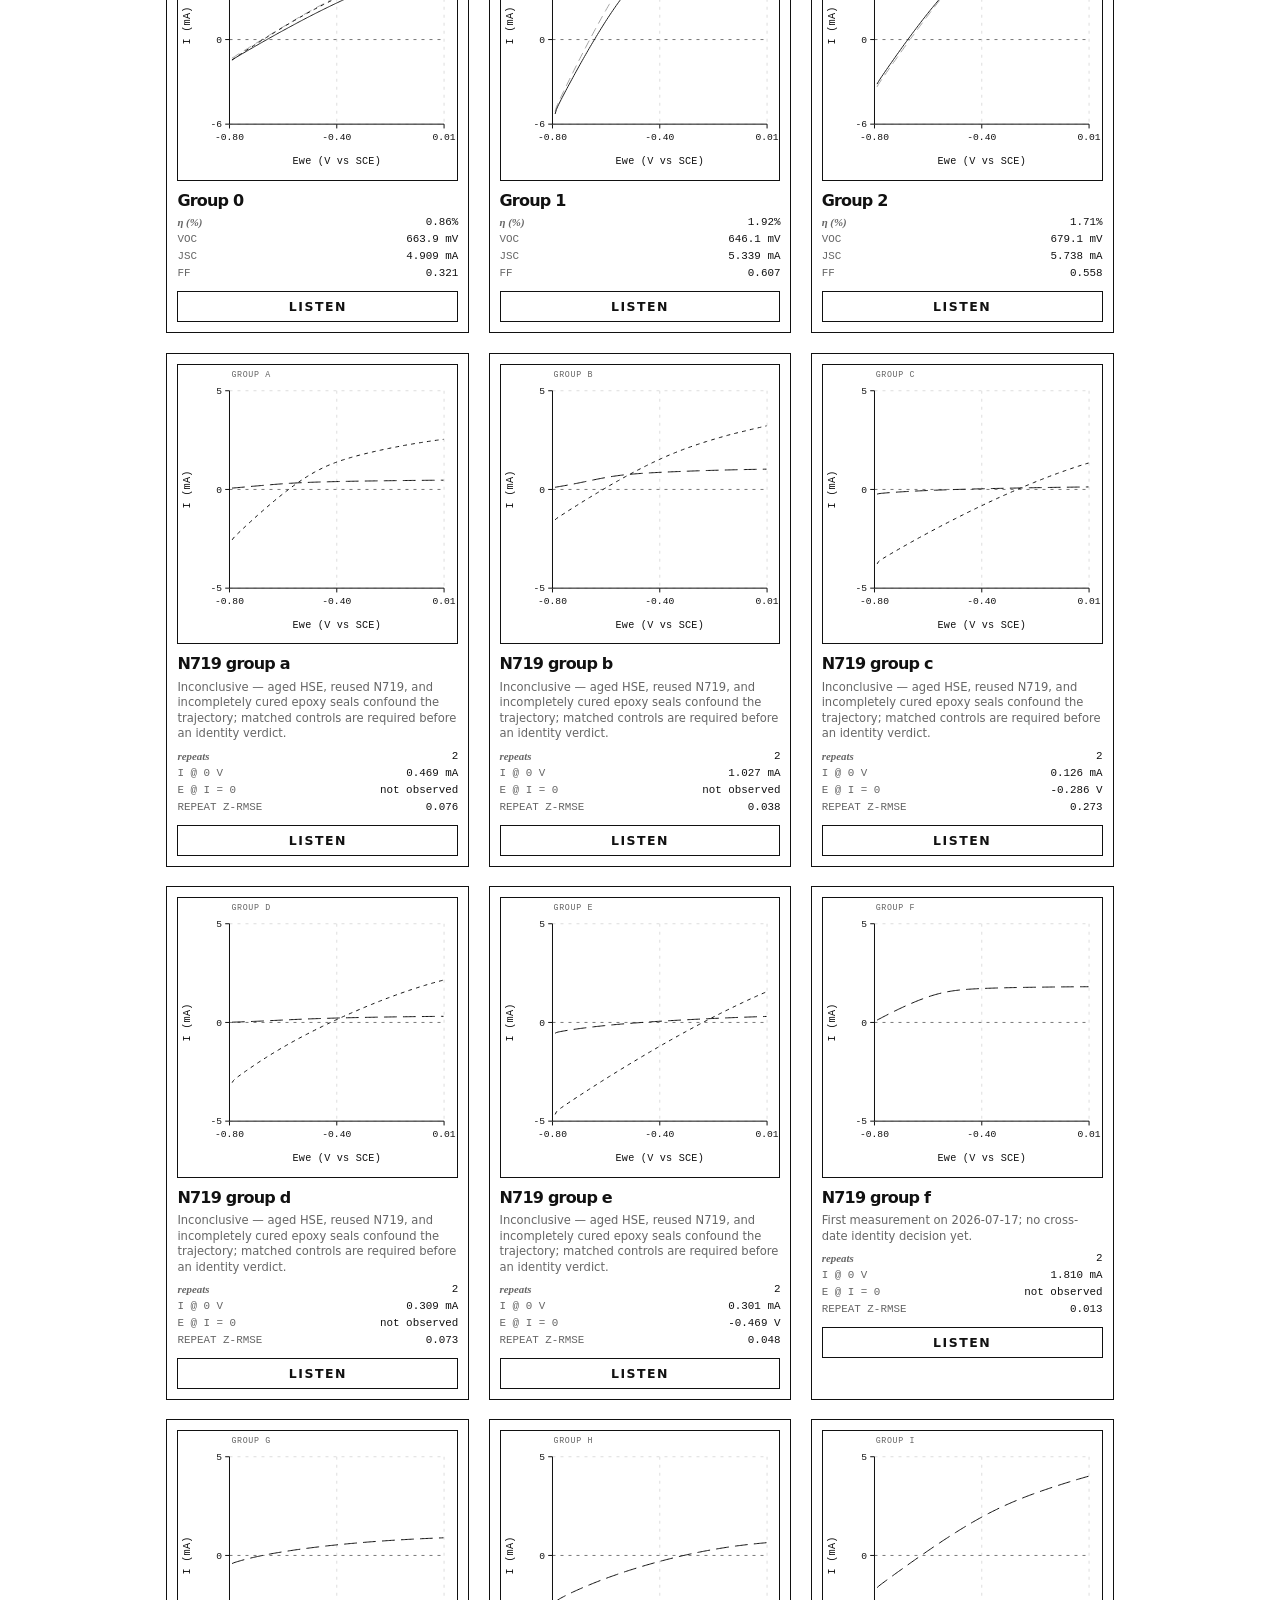
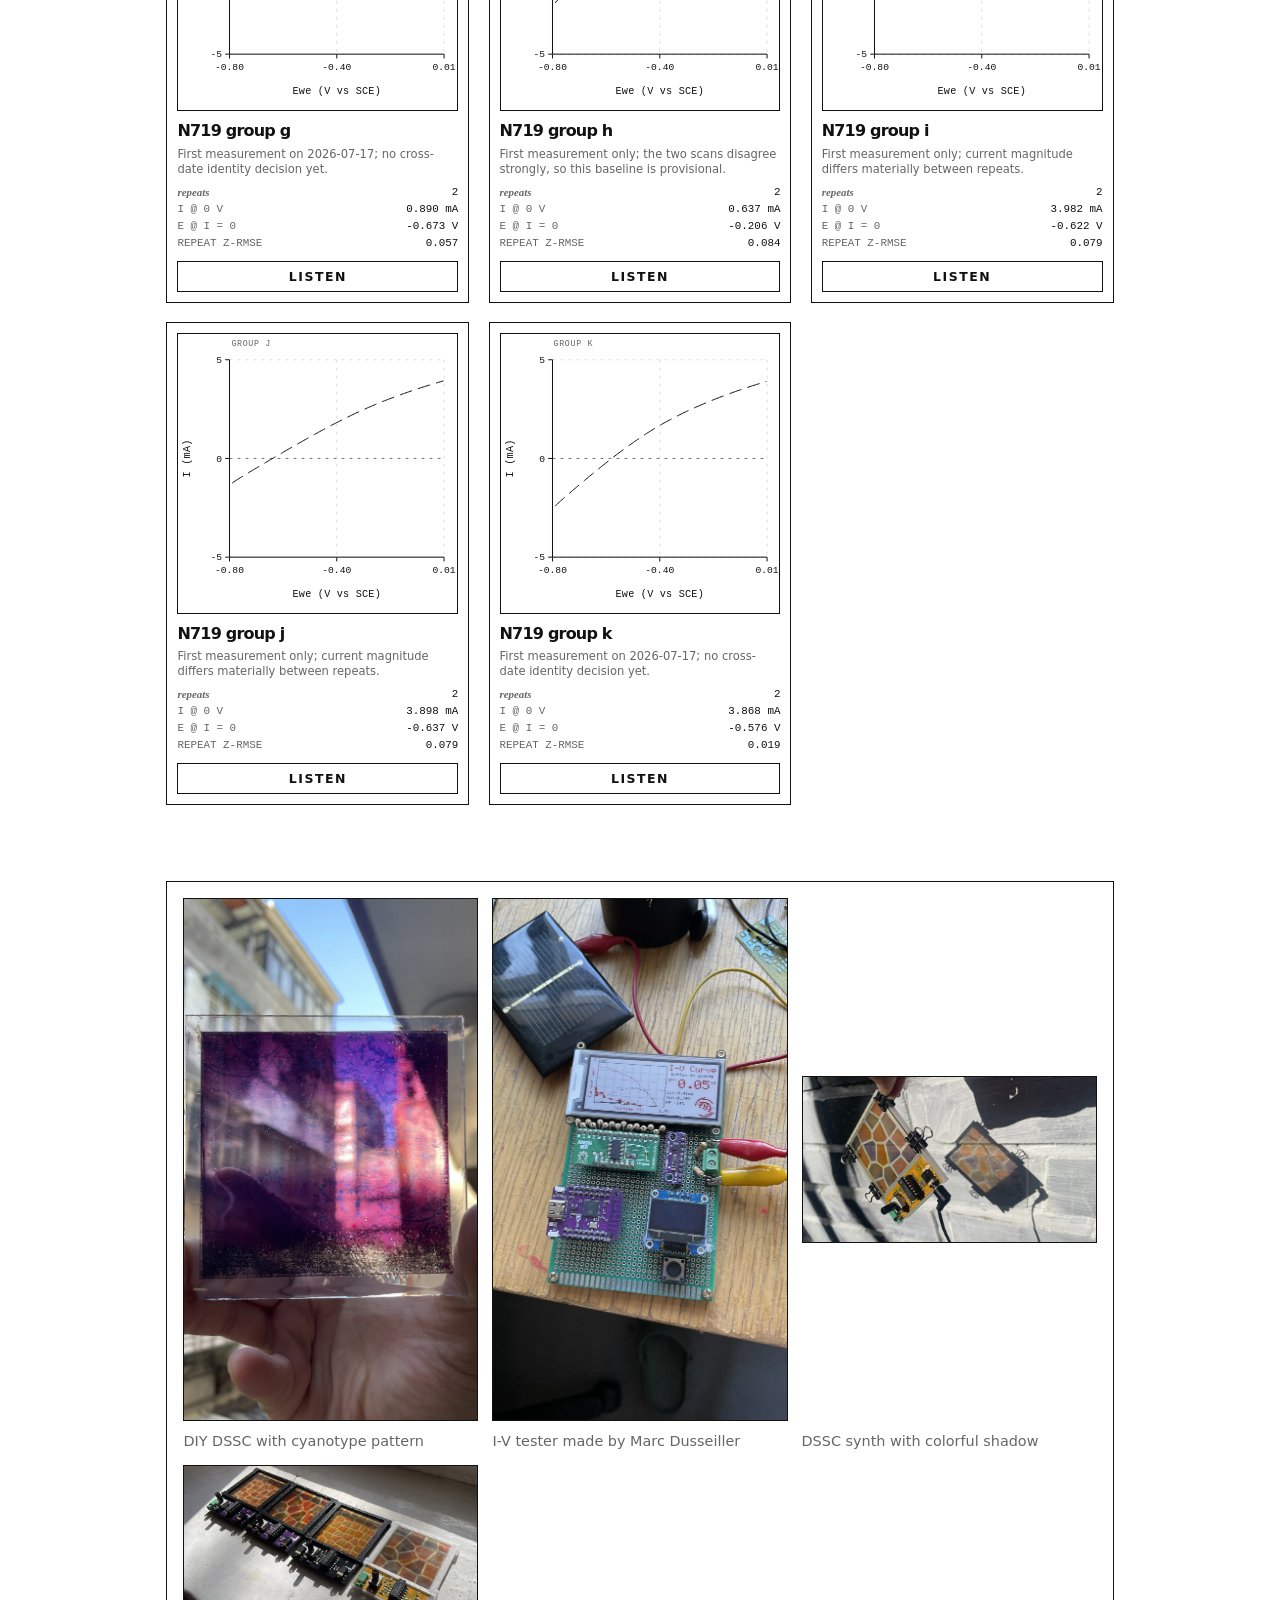
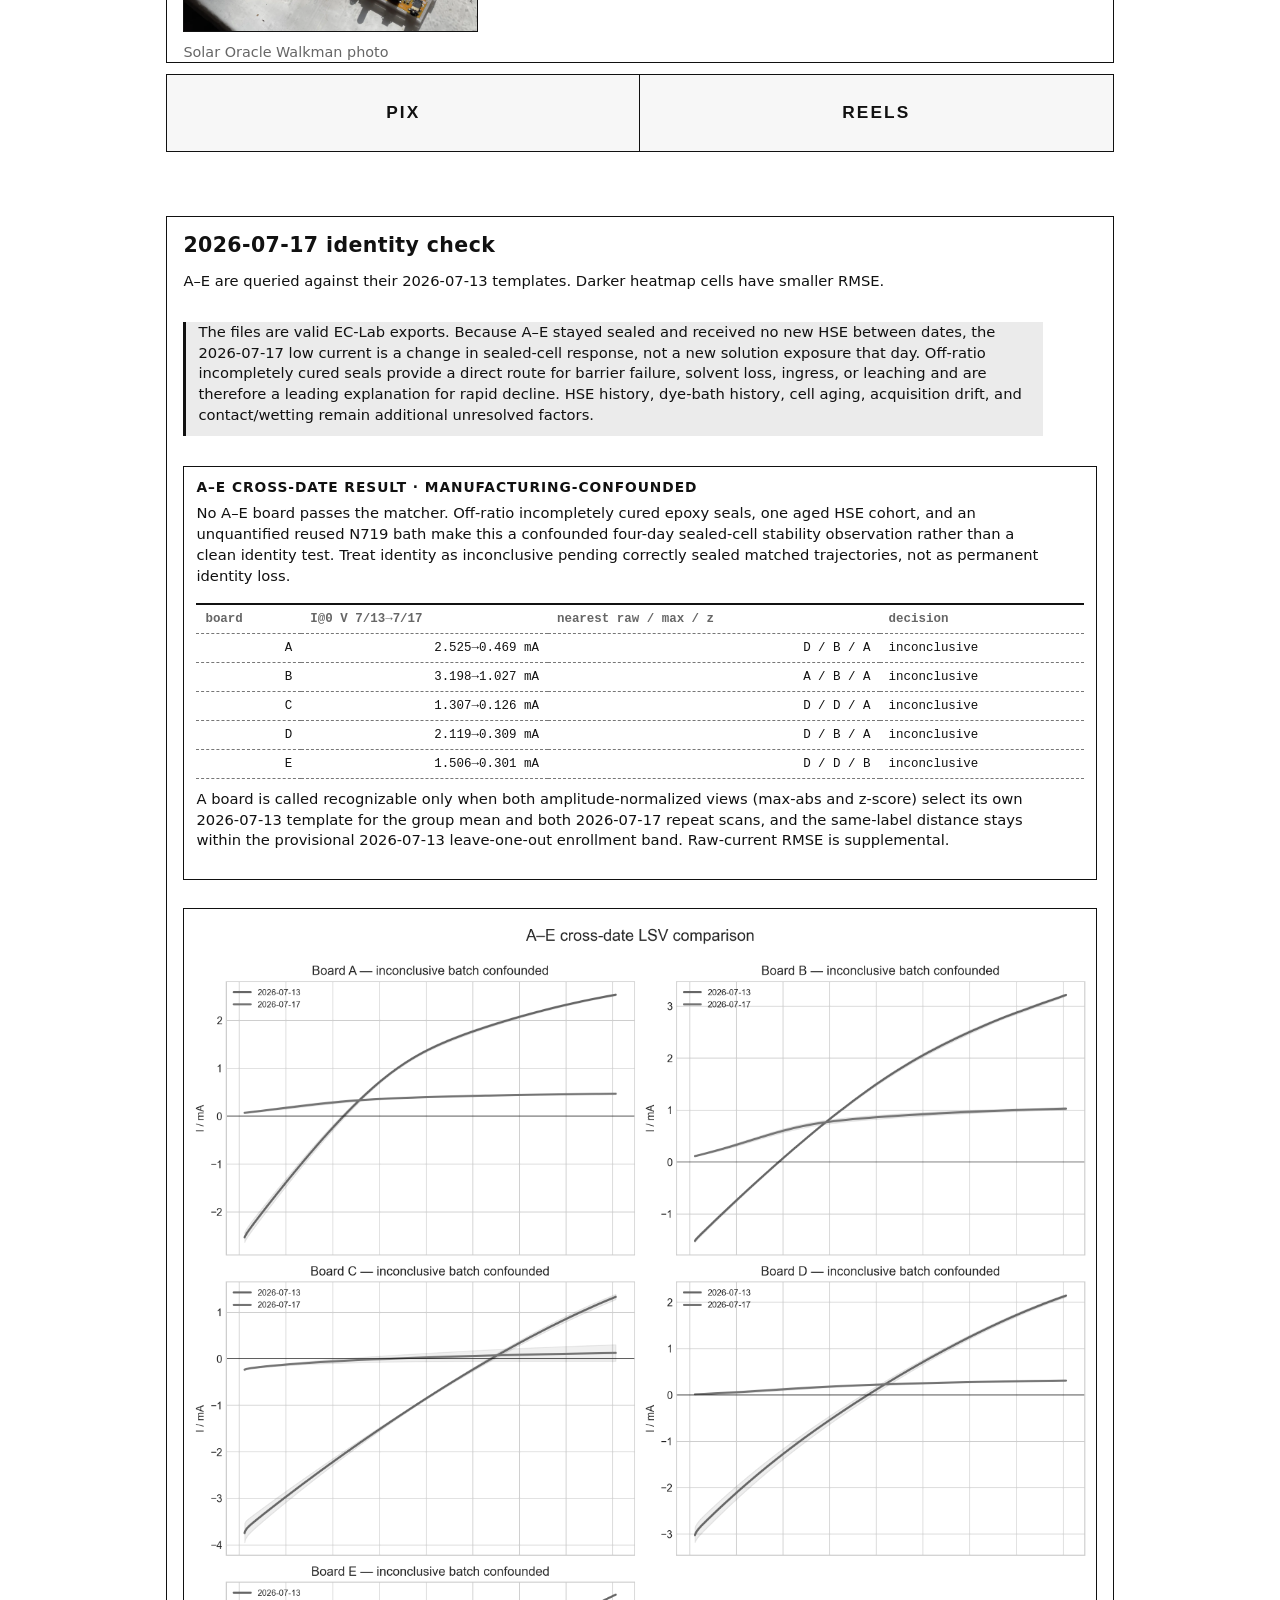
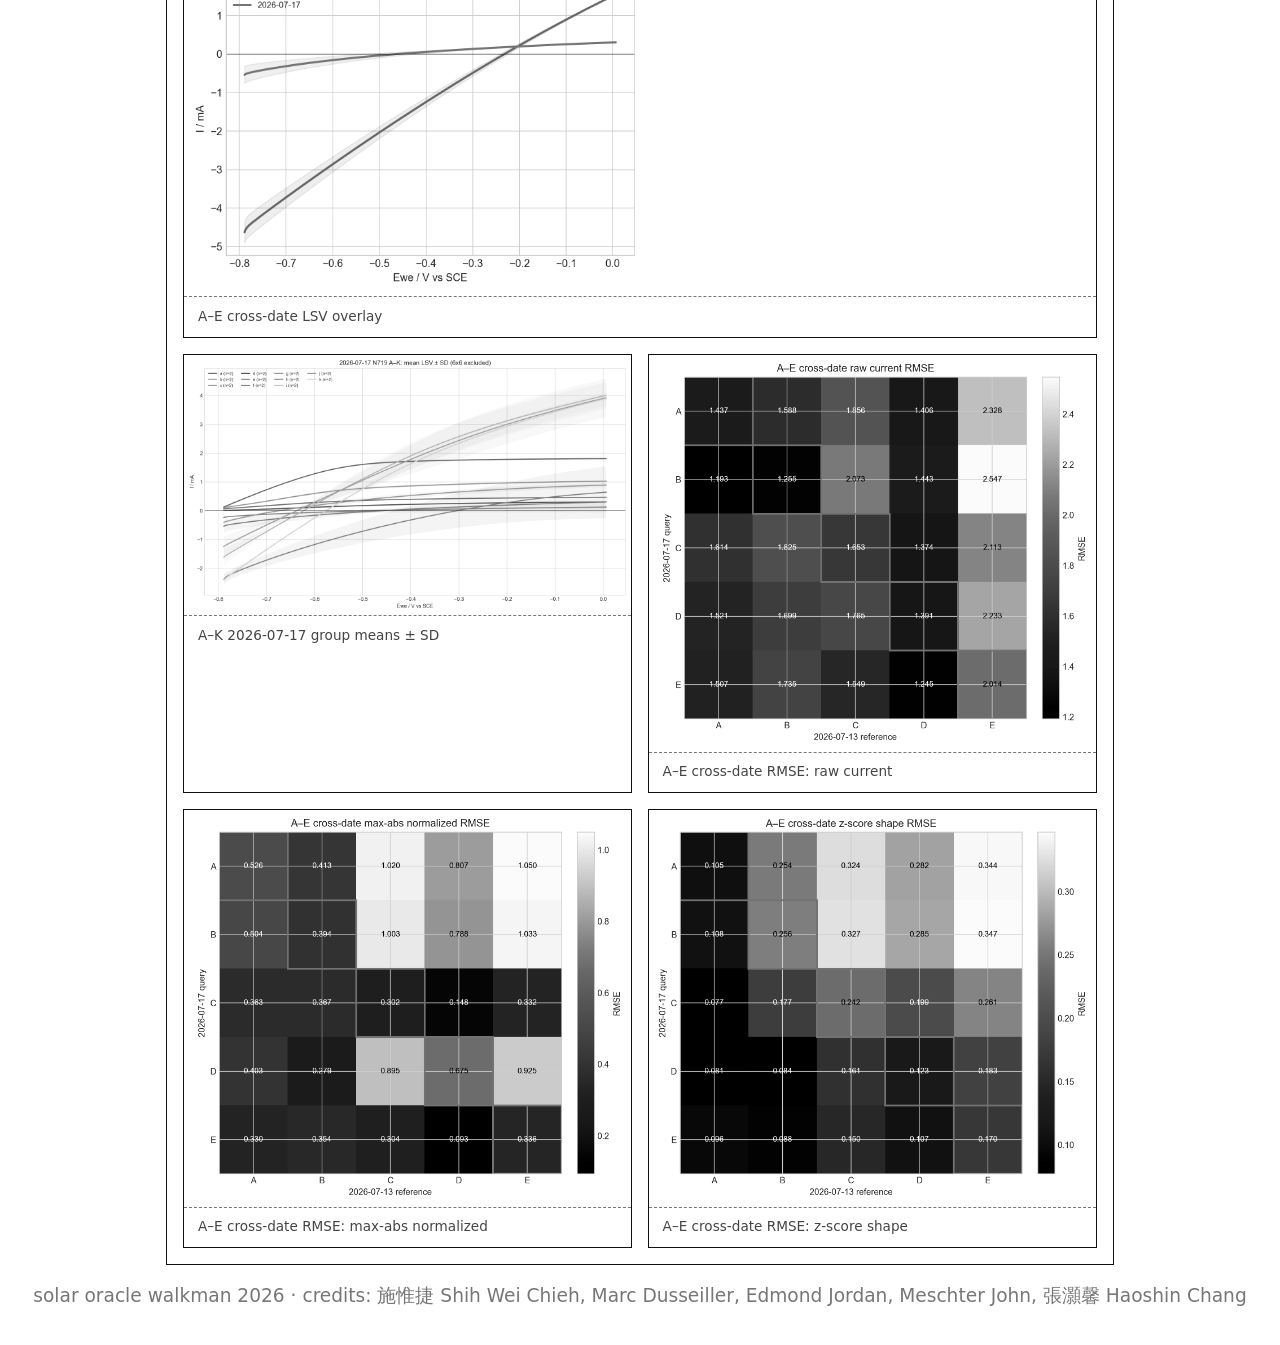
==== commit 71d753f5: "Speed up homepage and defer embeds" ====
--- a/site/index.html
+++ b/site/index.html
@@ -25,7 +25,7 @@
     <link rel="image_src" href="https://weiweiweiopen.github.io/solar-oracle-walkman/og-image.png?v=20260713-title-screenshot" />
     <meta name="sow-chat-api" content="https://solar-oracle-deepseek-proxy.dontmarryme.workers.dev/chat" />
     <title>Solar Oracle Walkman | Material Signals</title>
-    <link rel="stylesheet" href="./style.css?v=20260903-fine-curve-rules" />
+    <link rel="stylesheet" href="./style.css?v=20260903-lightweight" />
   </head>
   <body>
     <div class="identity-marquee" aria-label="Identity statements">
@@ -63,7 +63,14 @@
 
         <div class="material-monitor__topline">
           <figure class="material-monitor__portrait">
-            <img src="./pix/green_proofs_are_not_always_about_tax_write-offs_1.jpg?v=20260903-user-crop" alt="A handmade DSSC held in an acrylic frame beside its sensor and ESP32 board" />
+            <img
+              src="./pix/green_proofs_are_not_always_about_tax_write-offs_1-screen.webp"
+              width="1440"
+              height="1127"
+              decoding="async"
+              fetchpriority="high"
+              alt="A handmade DSSC held in an acrylic frame beside its sensor and ESP32 board"
+            />
             <figcaption>Fixed position under the observation light.</figcaption>
           </figure>
 
@@ -191,8 +198,7 @@
 
     <footer class="footer">solar oracle walkman 2026 · credits: 施惟捷 Shih Wei Chieh, Marc Dusseiller, Edmond Jordan, Meschter John, 張灝馨 Haoshin Chang</footer>
 
-    <script async src="https://www.instagram.com/embed.js"></script>
     <script src="./monitor.js?v=20260903-compact-monitor"></script>
-    <script src="./app.js?v=20260903-layout-lines-color"></script>
+    <script src="./app.js?v=20260903-lightweight"></script>
   </body>
 </html>
--- a/site/style.css
+++ b/site/style.css
@@ -2274,17 +2274,17 @@
 }
 
 .account-curve-line {
-  stroke-width: 1.5;
+  stroke-width: 1;
   vector-effect: non-scaling-stroke;
 }
 
 .iv-overlay-line {
-  stroke-width: 2;
+  stroke-width: 1;
   vector-effect: non-scaling-stroke;
 }
 
 .date-style-guide--cards .legend-line {
-  stroke-width: 1.6 !important;
+  stroke-width: 1 !important;
   opacity: 0.72;
 }
 
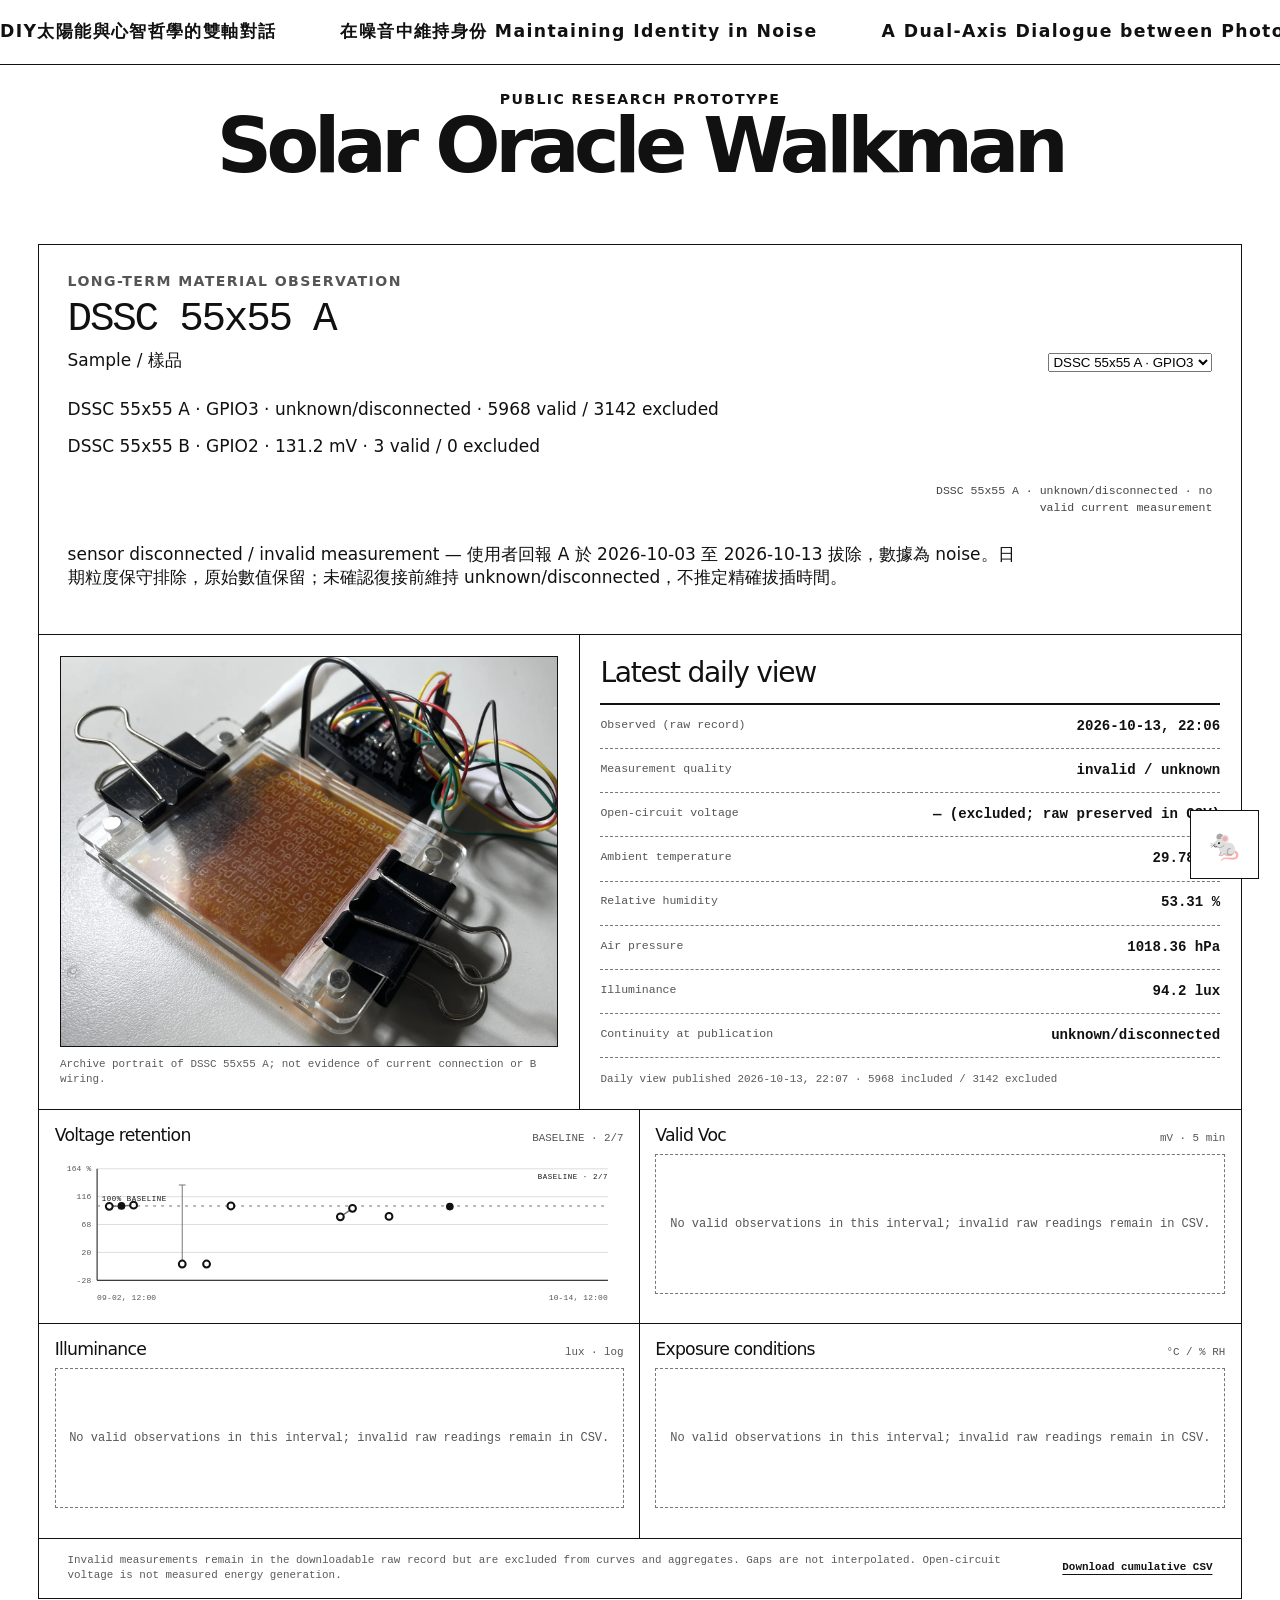
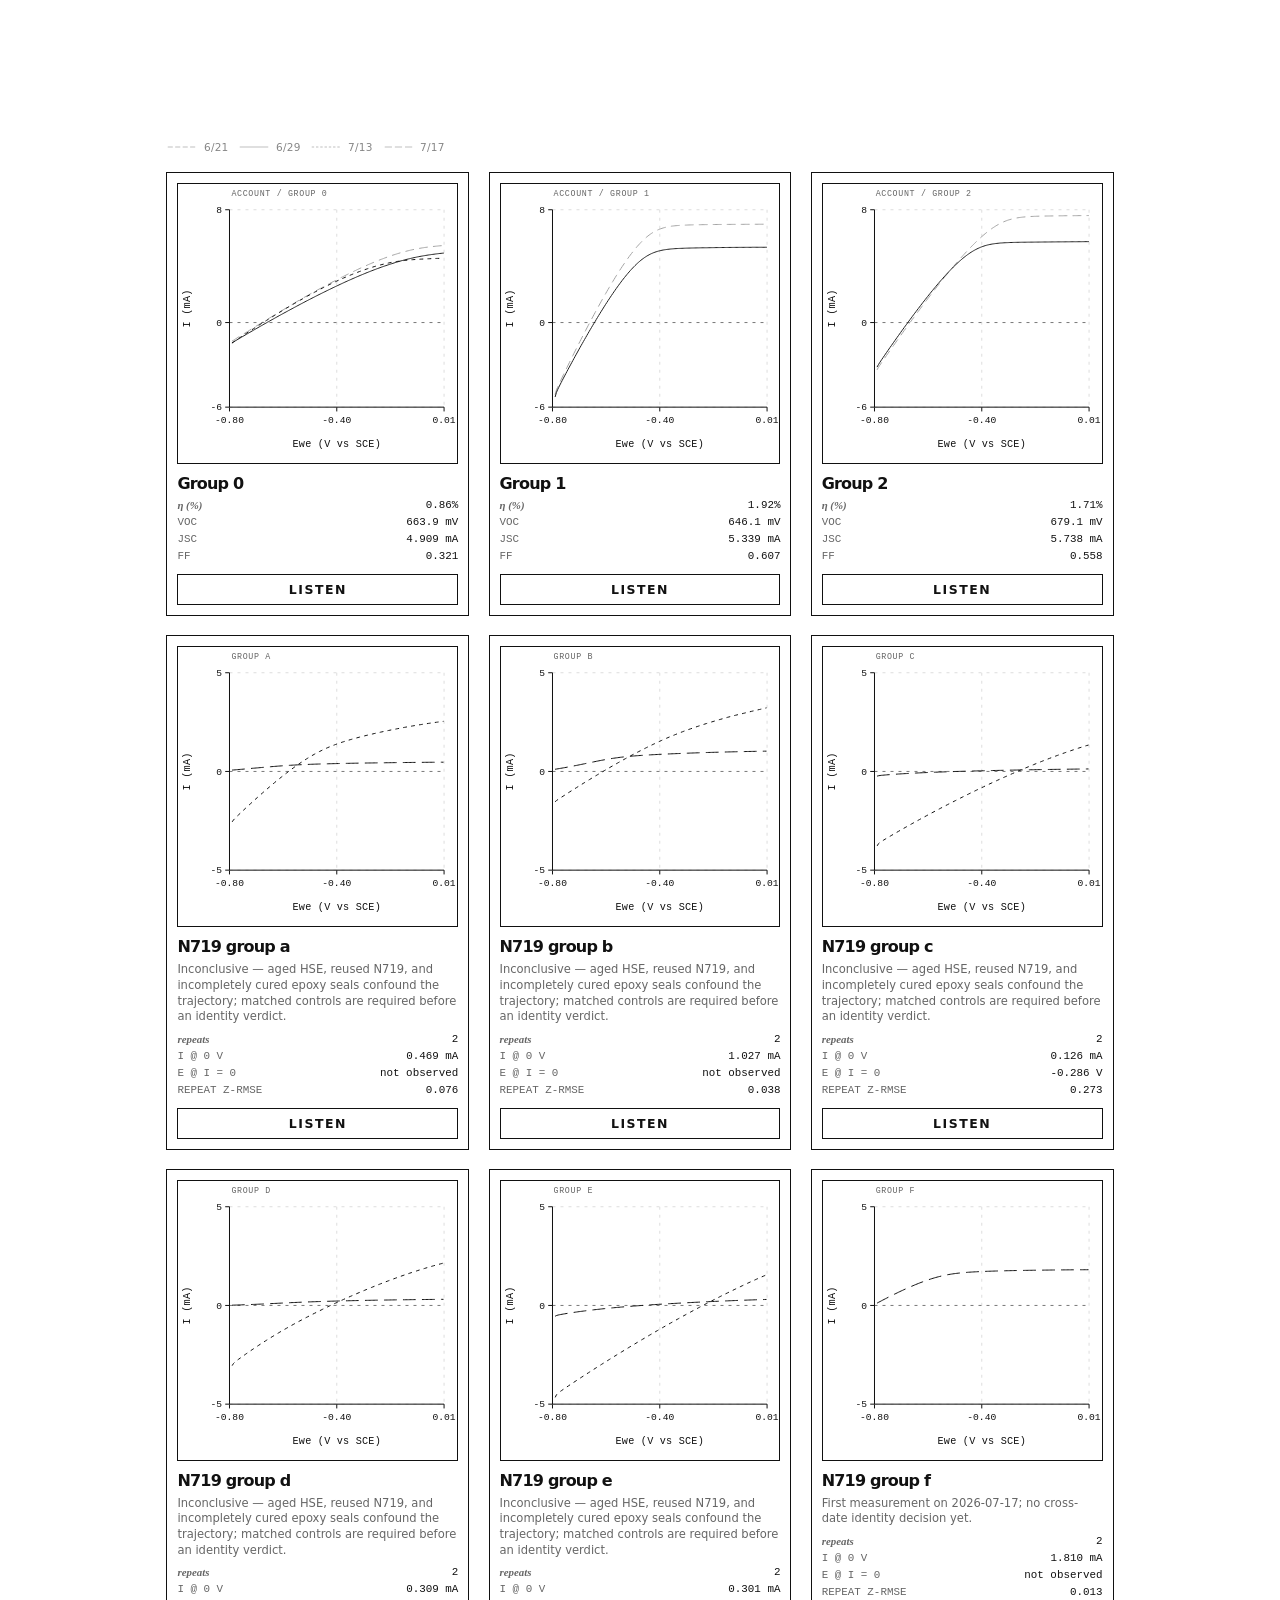
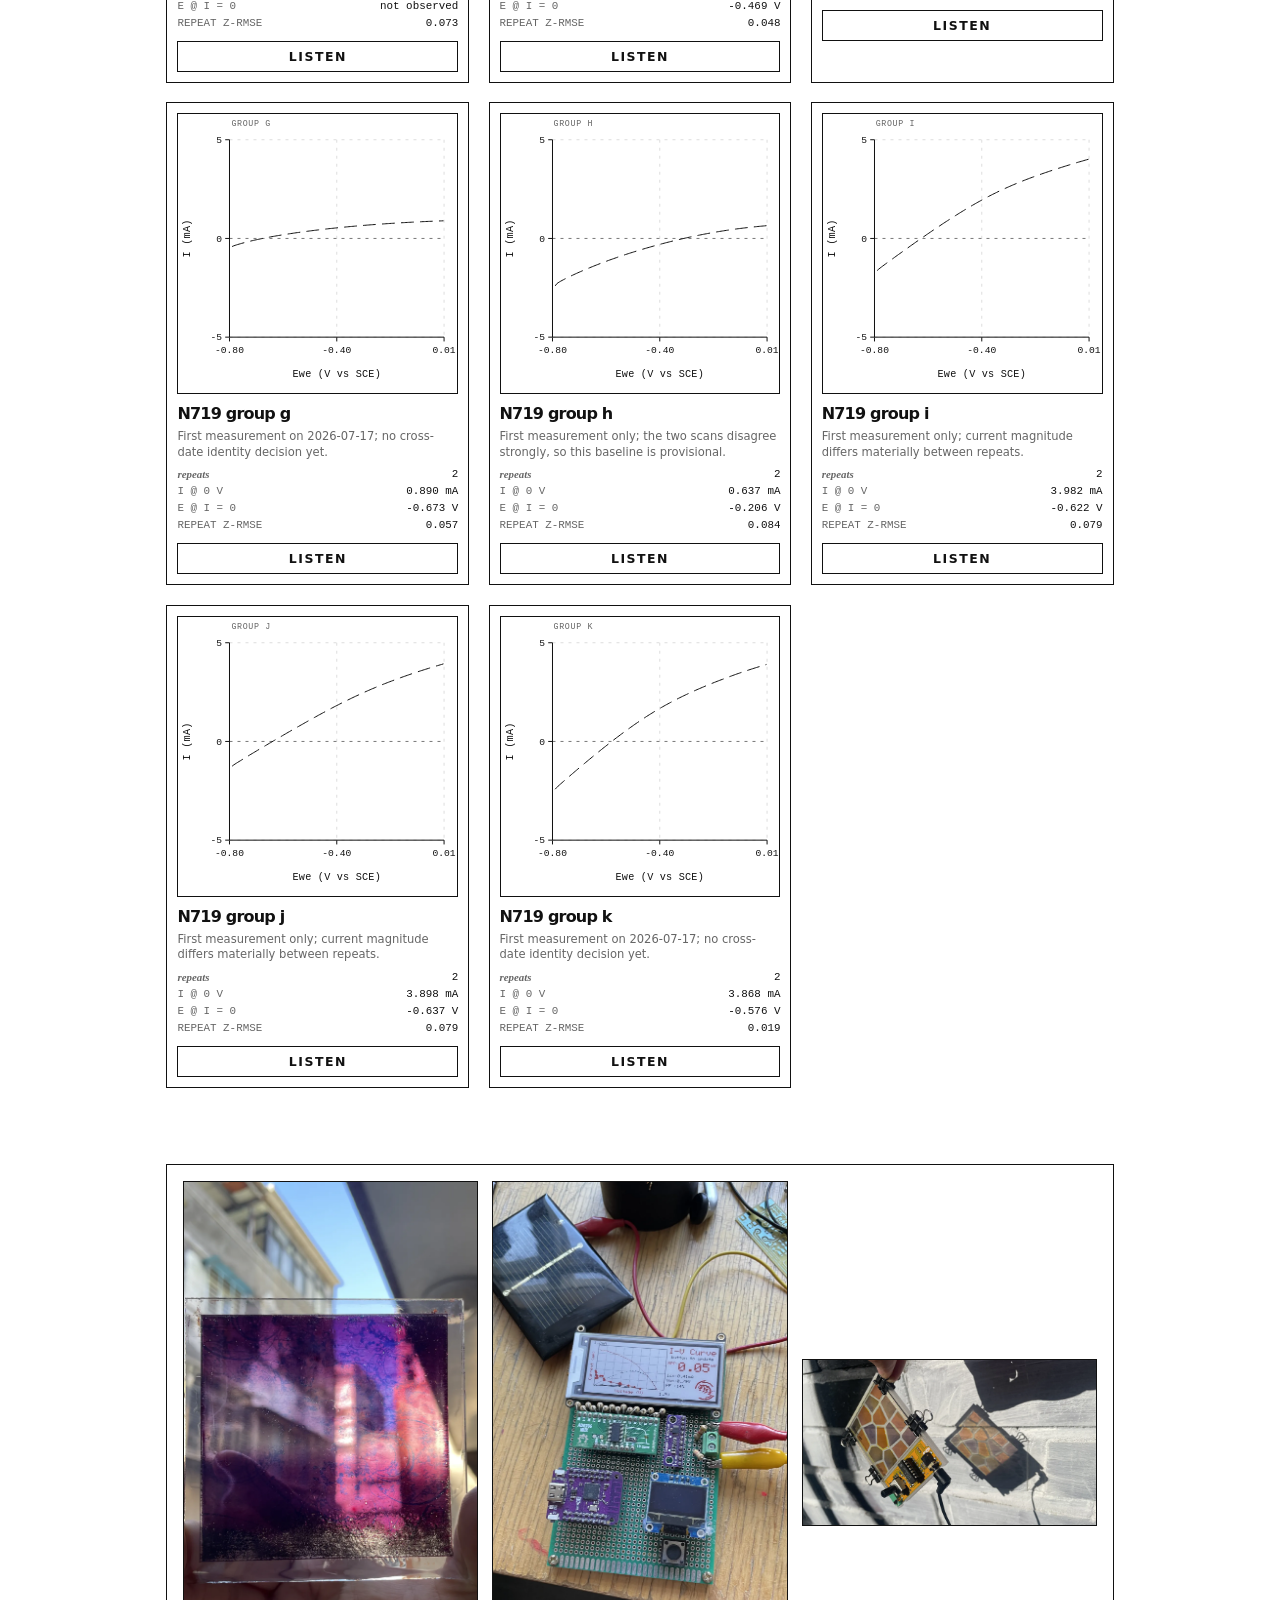
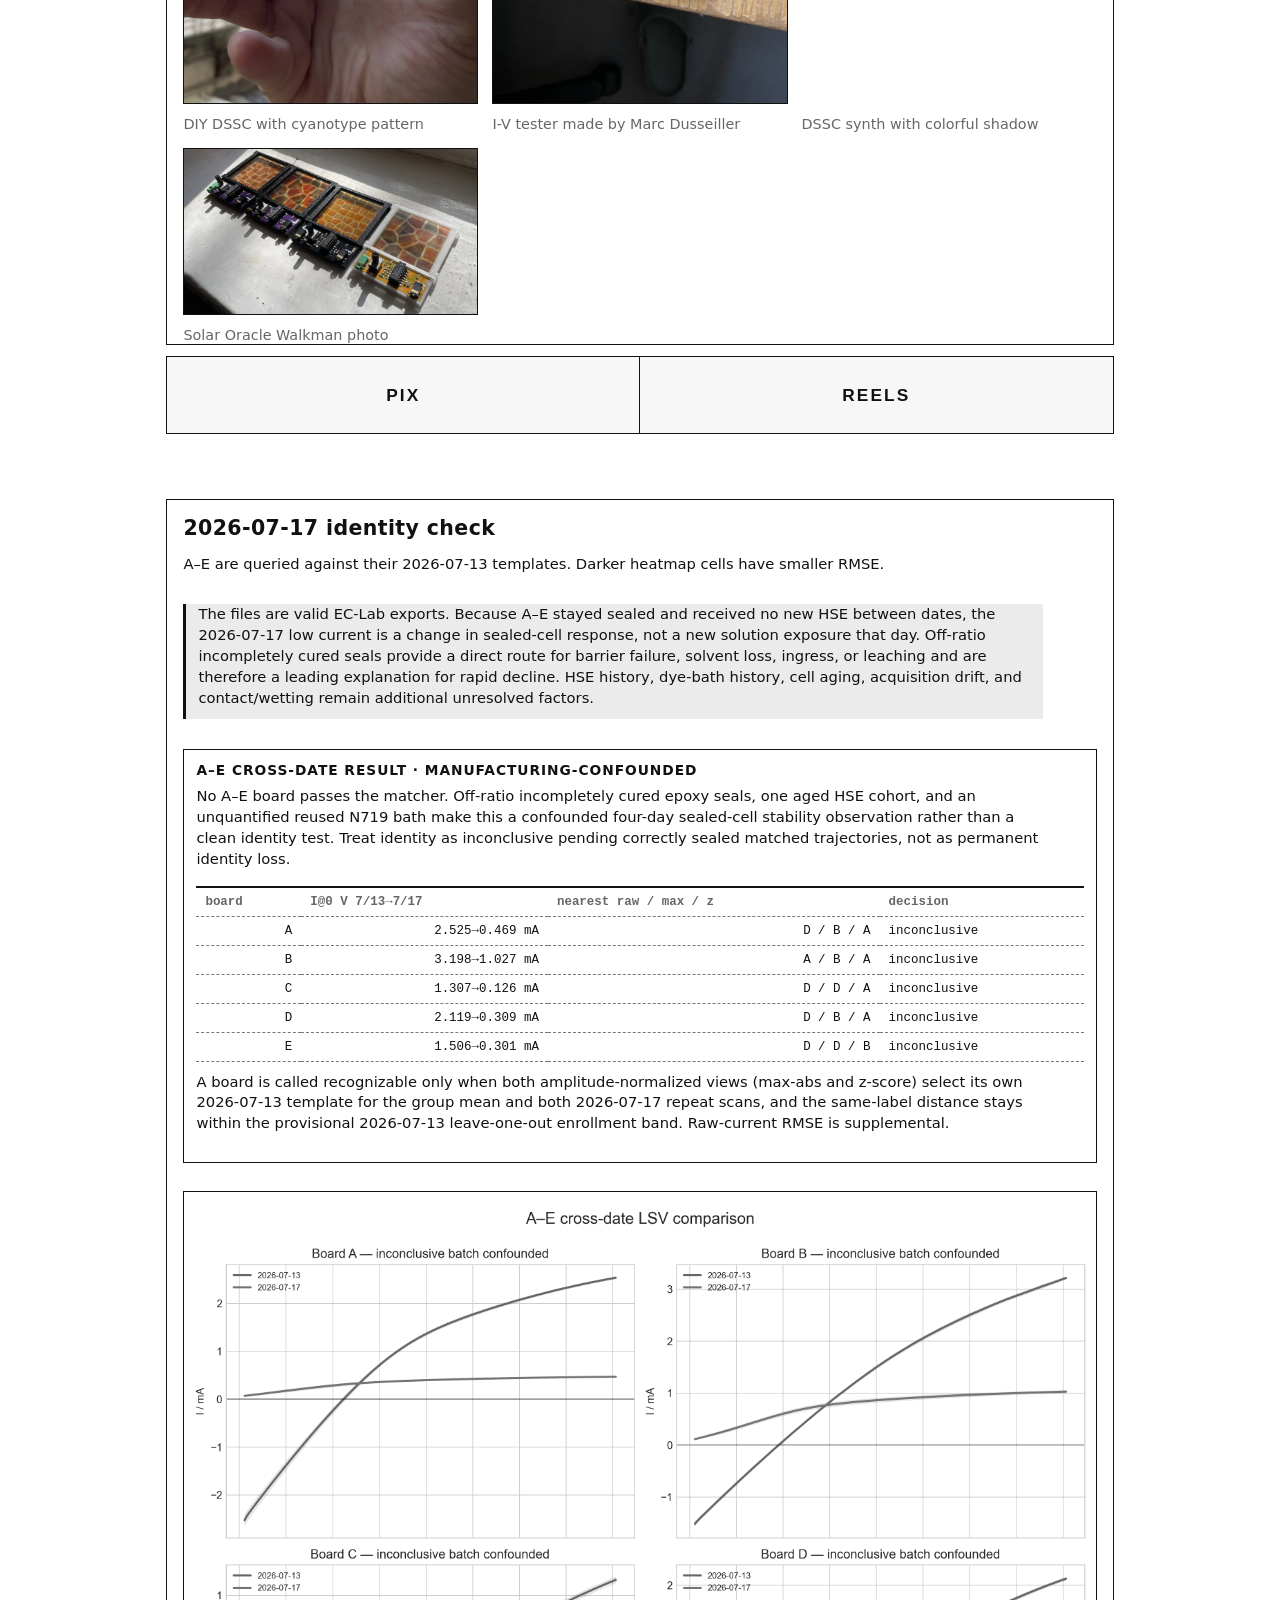
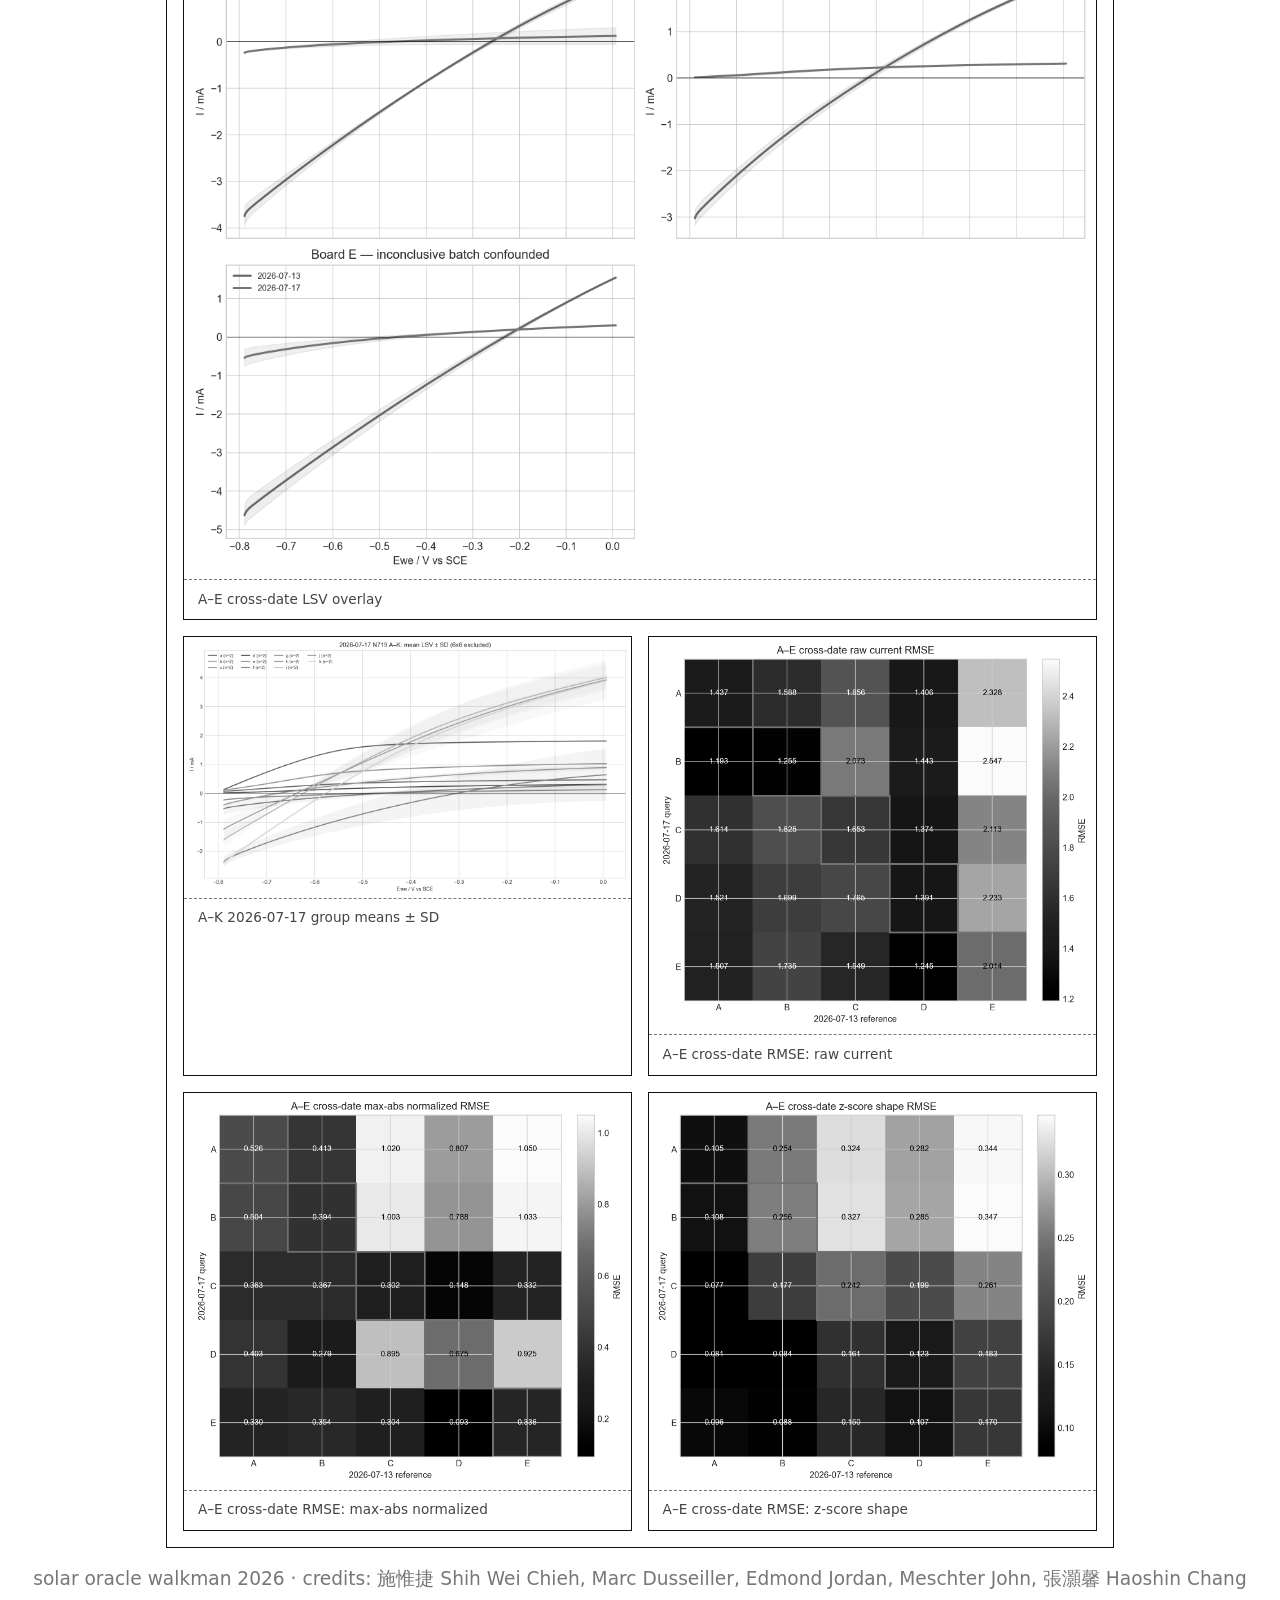
==== commit 094ec2c7: "feat: monitor DSSC A/B and exclude reported disconnected measurements" ====
--- a/site/index.html
+++ b/site/index.html
@@ -57,8 +57,15 @@
       <section id="material-monitor" class="material-monitor" aria-labelledby="material-monitor-title">
         <header class="material-monitor__header">
           <p class="eyebrow">Long-term material observation</p>
-          <h1 id="material-monitor-title" class="material-monitor__title">green_<wbr>proofs_<wbr>are_<wbr>not_<wbr>always_<wbr>about_<wbr>tax_<wbr>write-offs_<wbr>1</h1>
-          <p class="material-monitor__reading" data-monitor-reading>Collecting the first comparable observations.</p>
+          <h1 id="material-monitor-title" class="material-monitor__title">DSSC 55x55 A</h1>
+          <label for="dssc-sample">Sample / 樣品</label>
+          <select id="dssc-sample" data-monitor-sample>
+            <option value="green_proofs_are_not_always_about_tax_write-offs_1">DSSC 55x55 A · GPIO3</option>
+            <option value="dssc_55x55_b">DSSC 55x55 B · GPIO2</option>
+          </select>
+          <div data-monitor-channels aria-live="polite"></div>
+          <p class="material-monitor__reading" data-monitor-reading>Loading sample observations.</p>
+          <p data-monitor-quality>A：使用者回報 2026-10-03 至 2026-10-13 拔除；sensor disconnected / invalid measurement。原始數據保留，未確認復接前維持 unknown/disconnected；不推定精確拔插時間。</p>
         </header>
 
         <div class="material-monitor__topline">
@@ -71,7 +78,7 @@
               fetchpriority="high"
               alt="A handmade DSSC held in an acrylic frame beside its sensor and ESP32 board"
             />
-            <figcaption>Fixed position under the observation light.</figcaption>
+            <figcaption>Archive portrait of DSSC 55x55 A; not evidence of current connection or B wiring.</figcaption>
           </figure>
 
           <div class="material-monitor__table-wrap">
@@ -101,7 +108,7 @@
           </section>
           <section class="material-chart" aria-labelledby="voc-title">
             <div class="material-chart__heading">
-              <h2 id="voc-title">Raw Voc</h2>
+              <h2 id="voc-title">Valid Voc</h2>
               <p>mV · 5 min</p>
             </div>
             <div class="material-chart__canvas material-chart__canvas--small" data-monitor-chart="voc"></div>
@@ -123,8 +130,8 @@
         </div>
 
         <footer class="material-monitor__footer">
-          <p>Invalid sensor states remain in the downloadable record but are excluded from every curve.</p>
-          <a href="./data/green_proofs_are_not_always_about_tax_write-offs_1/readings.csv" download>Download cumulative CSV</a>
+          <p>Invalid measurements remain in the downloadable raw record but are excluded from curves and aggregates. Gaps are not interpolated. Open-circuit voltage is not measured energy generation.</p>
+          <a data-monitor-download href="./data/green_proofs_are_not_always_about_tax_write-offs_1/readings.csv" download>Download cumulative CSV</a>
         </footer>
       </section>
 
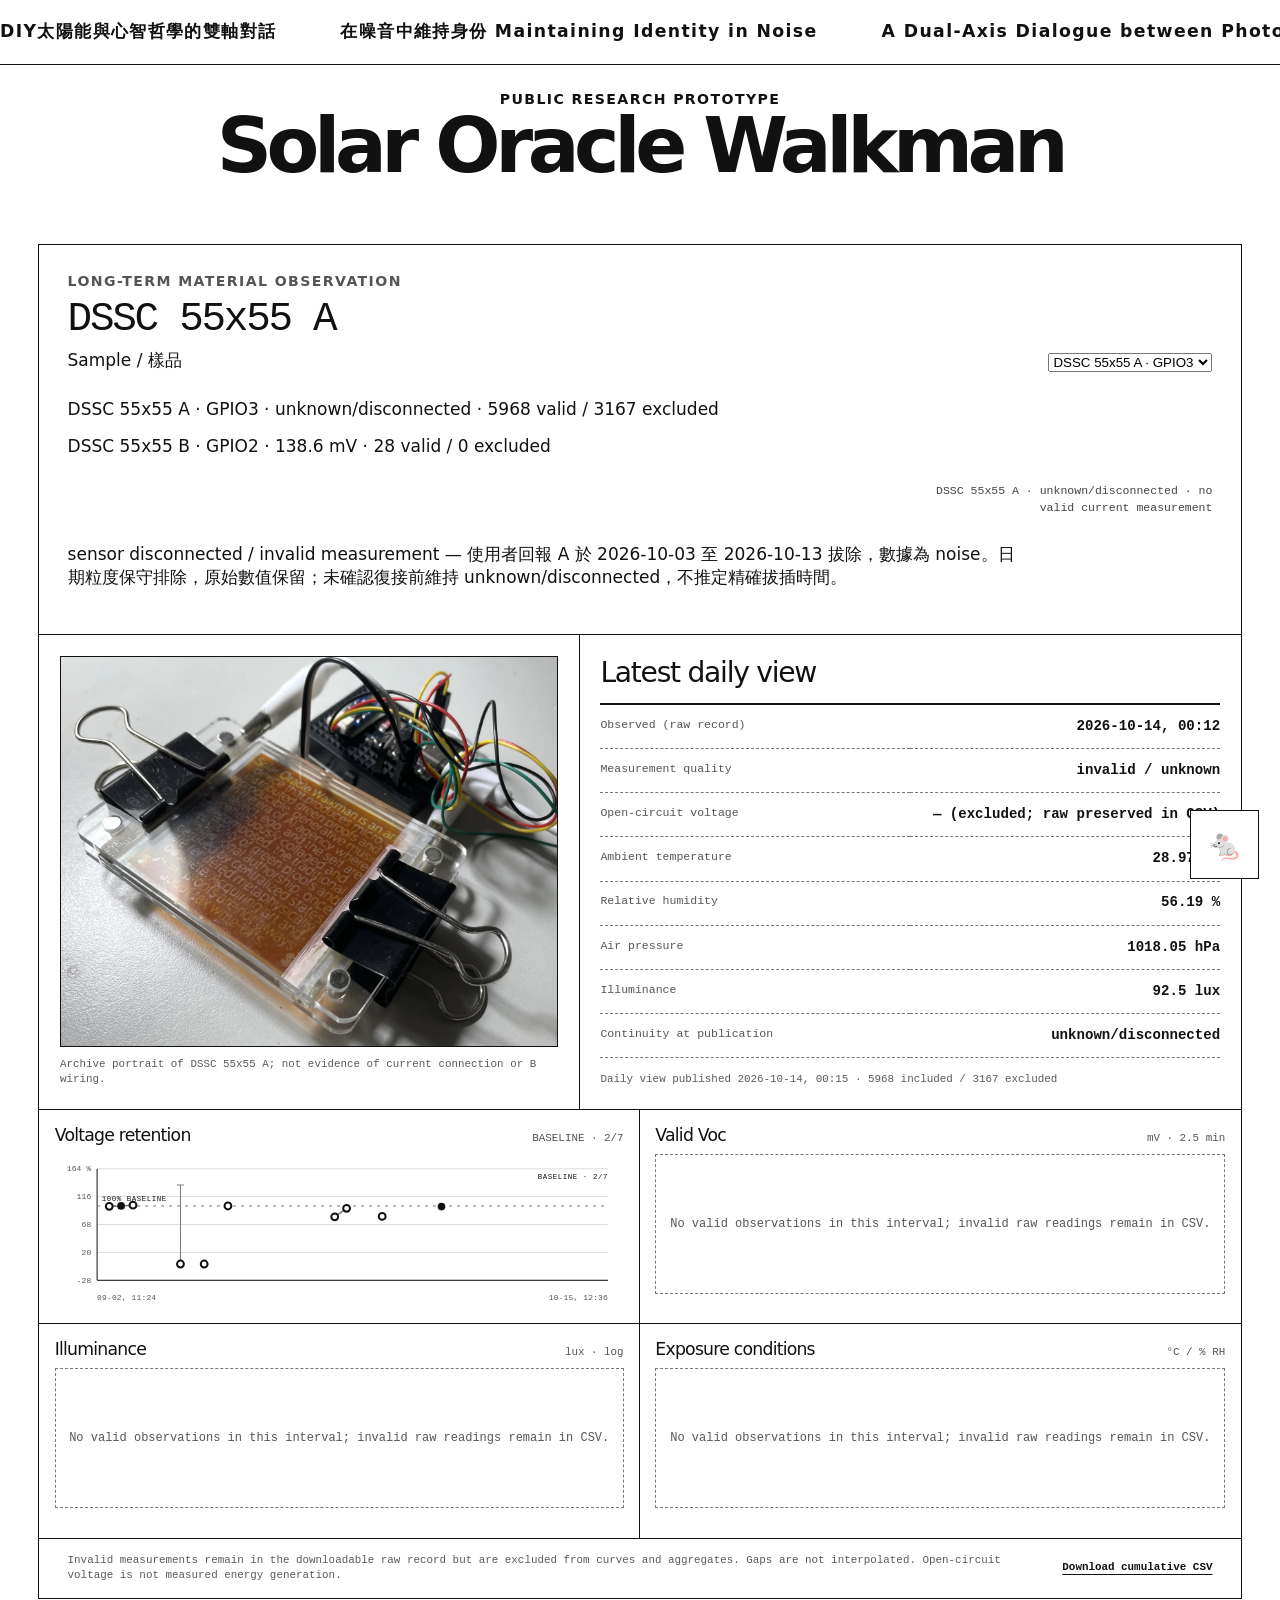
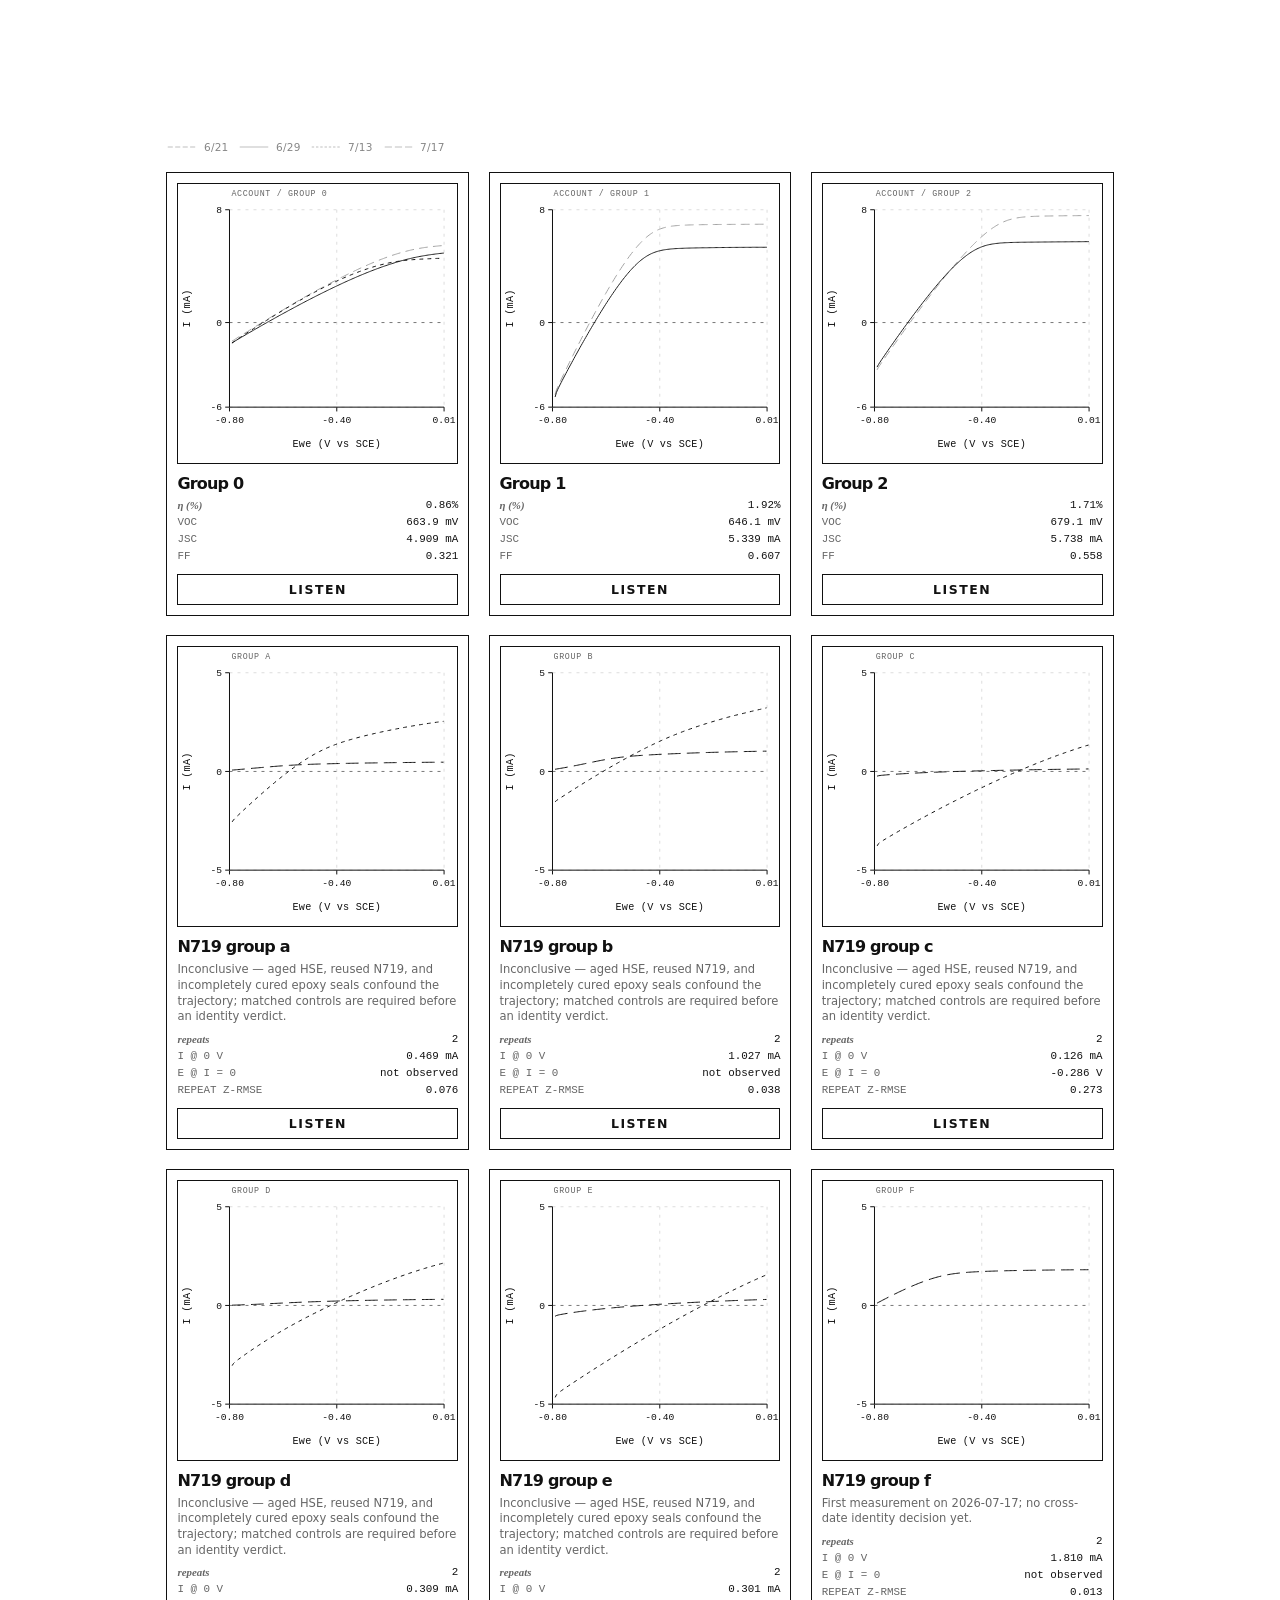
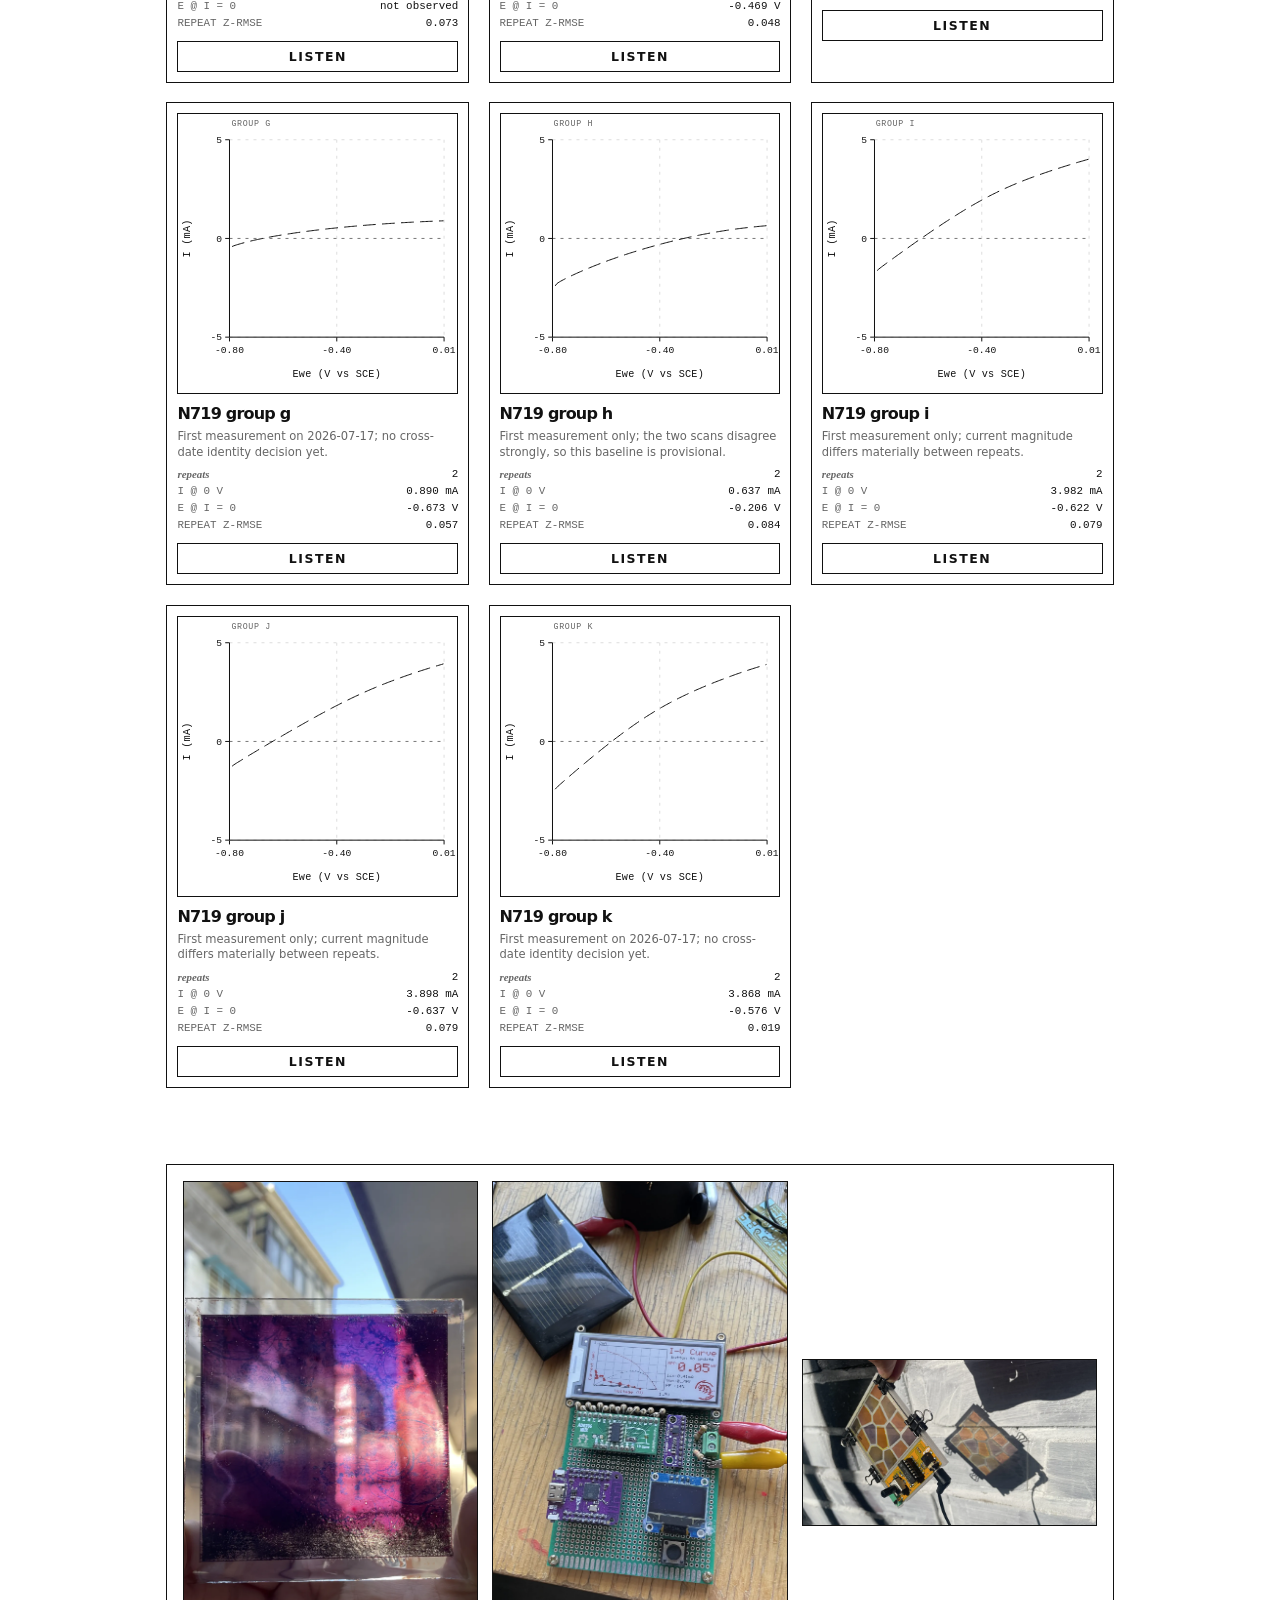
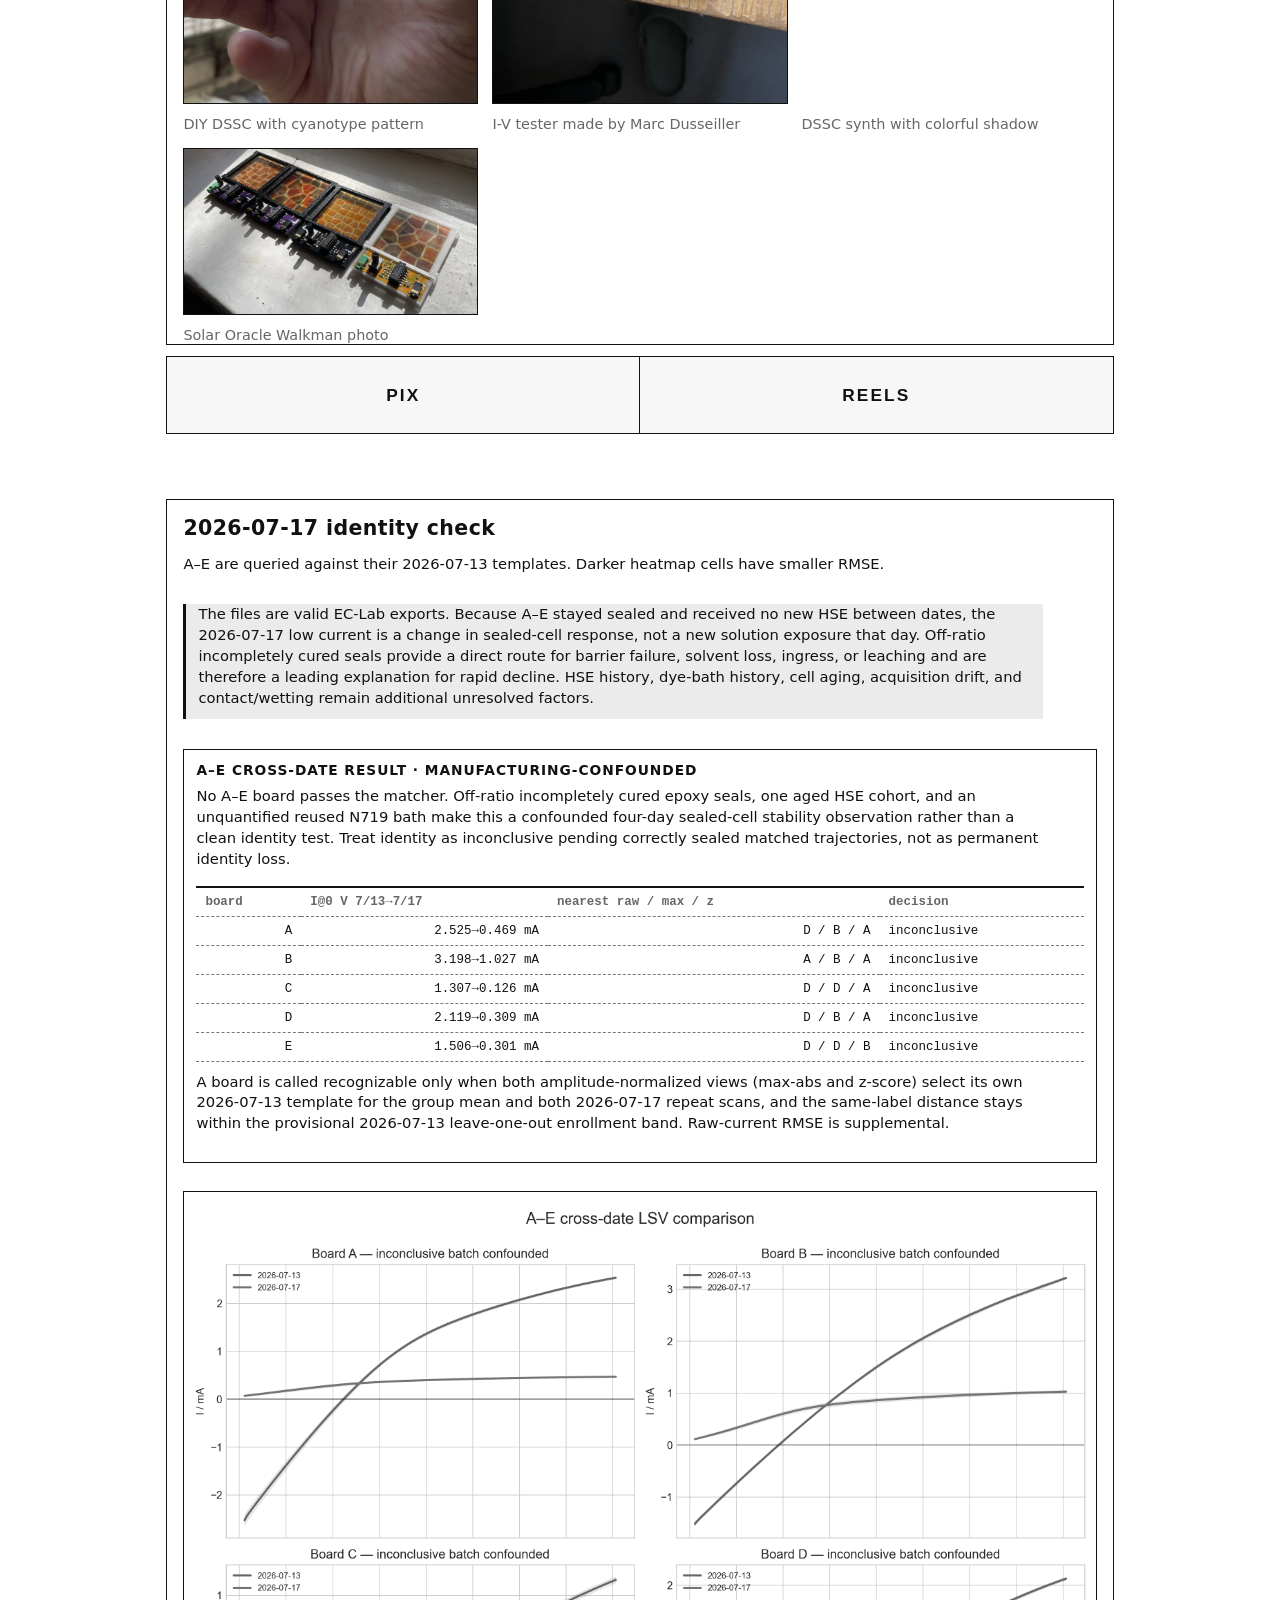
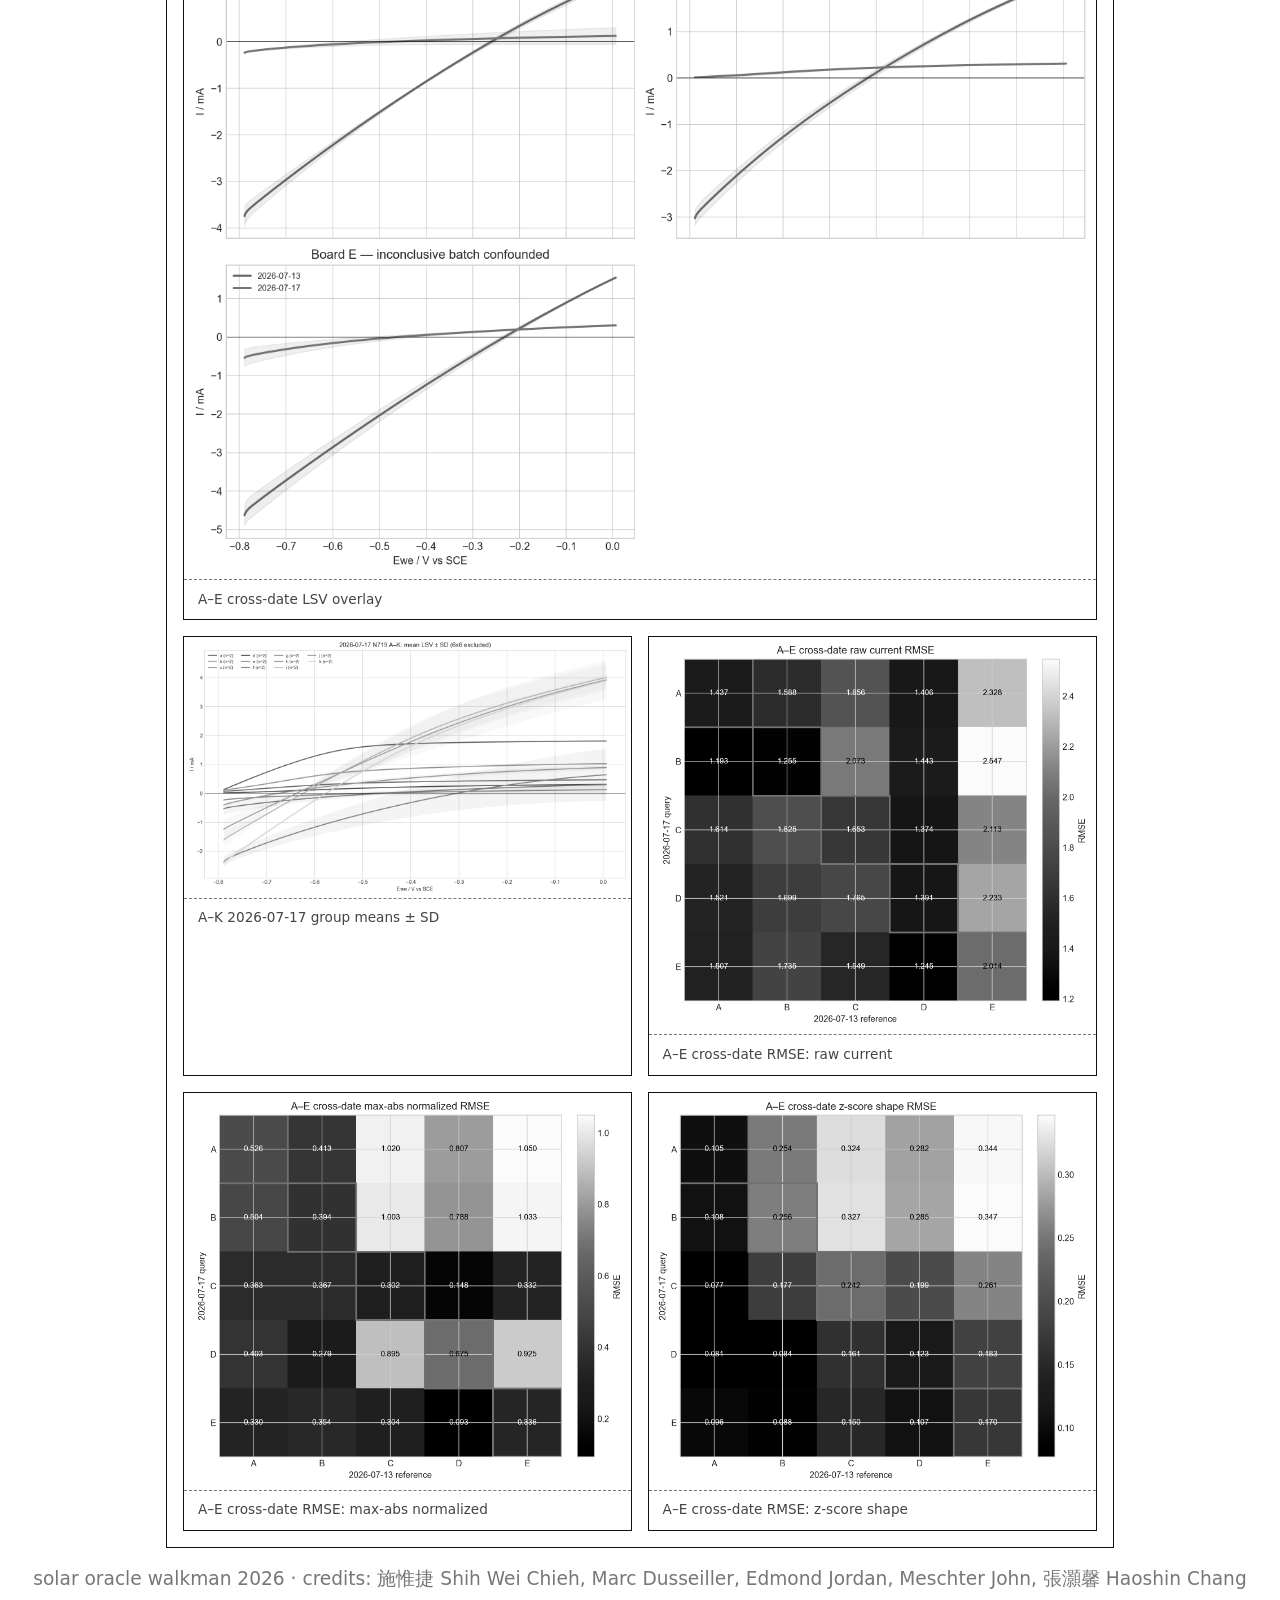
==== commit 8c67a9eb: "Double DSSC acquisition and upload cadence to 150 seconds" ====
--- a/site/index.html
+++ b/site/index.html
@@ -109,7 +109,7 @@
           <section class="material-chart" aria-labelledby="voc-title">
             <div class="material-chart__heading">
               <h2 id="voc-title">Valid Voc</h2>
-              <p>mV · 5 min</p>
+              <p>mV · 2.5 min</p>
             </div>
             <div class="material-chart__canvas material-chart__canvas--small" data-monitor-chart="voc"></div>
           </section>
